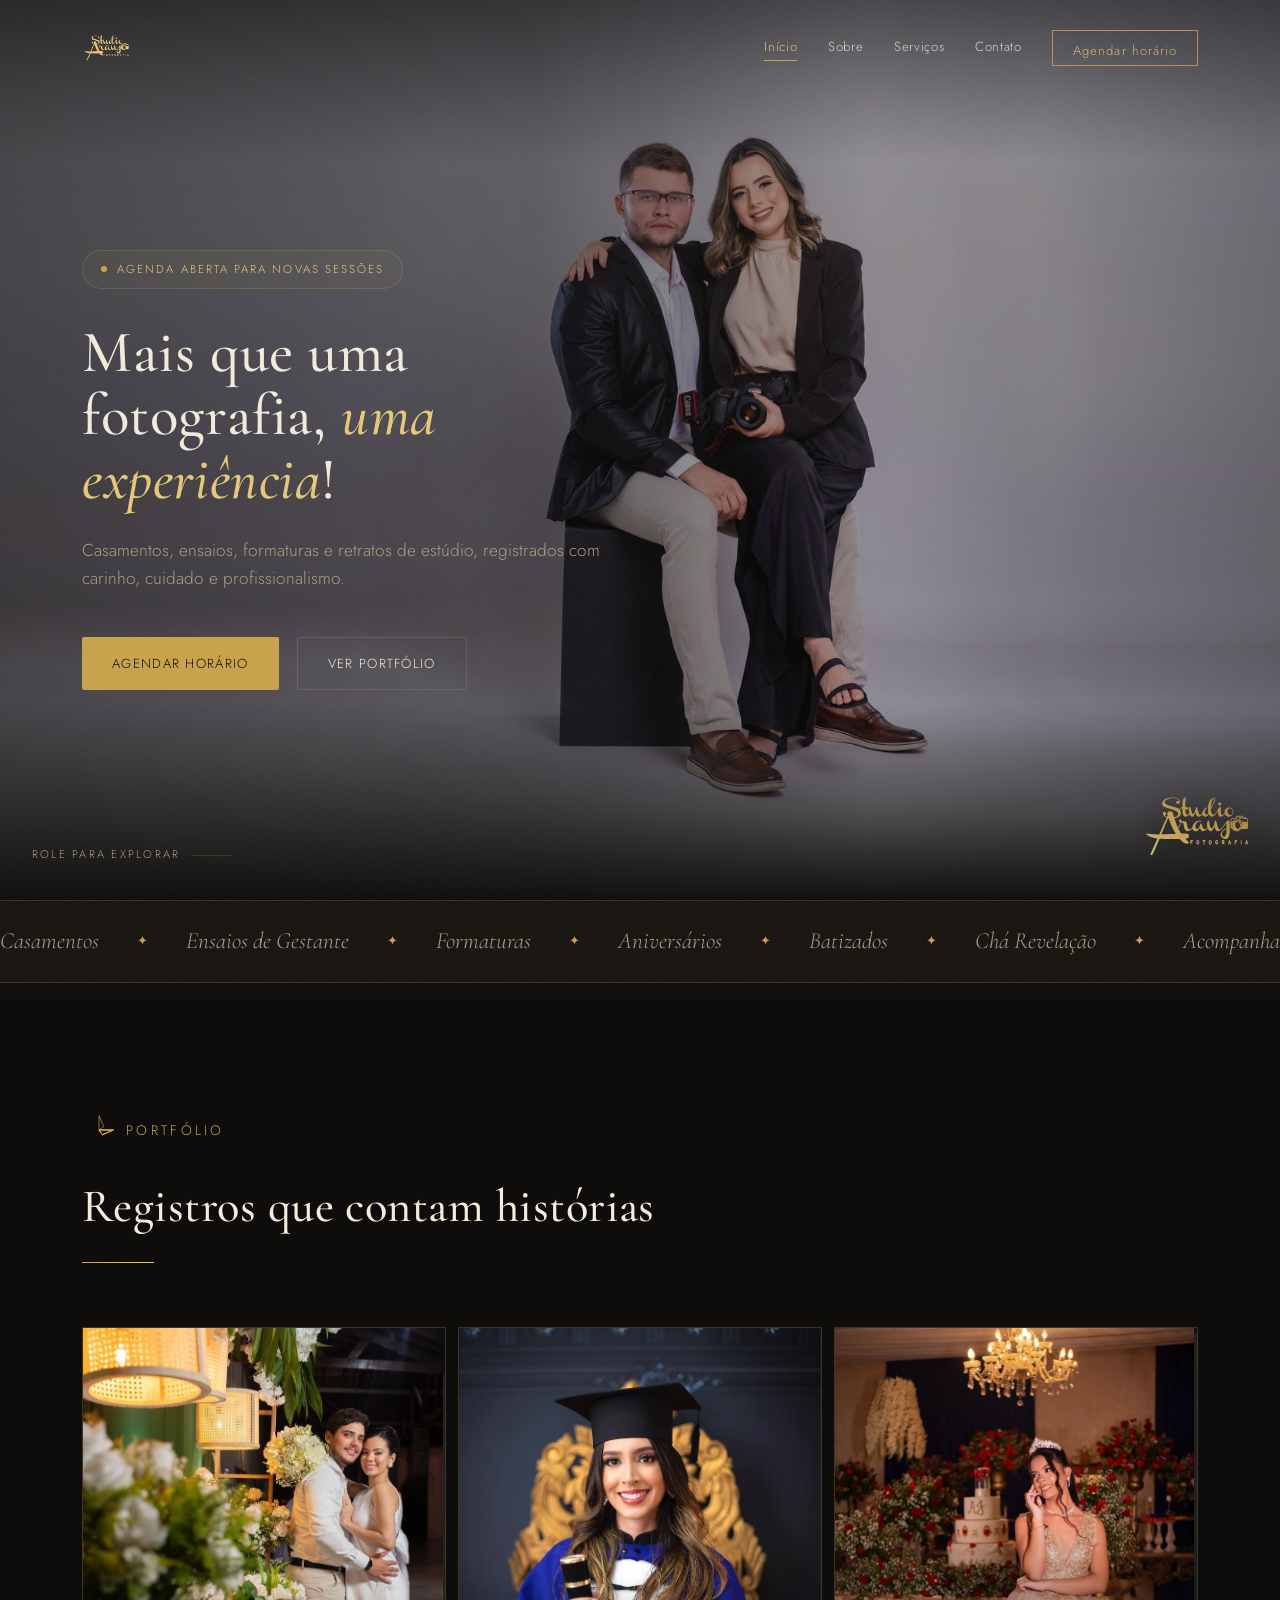
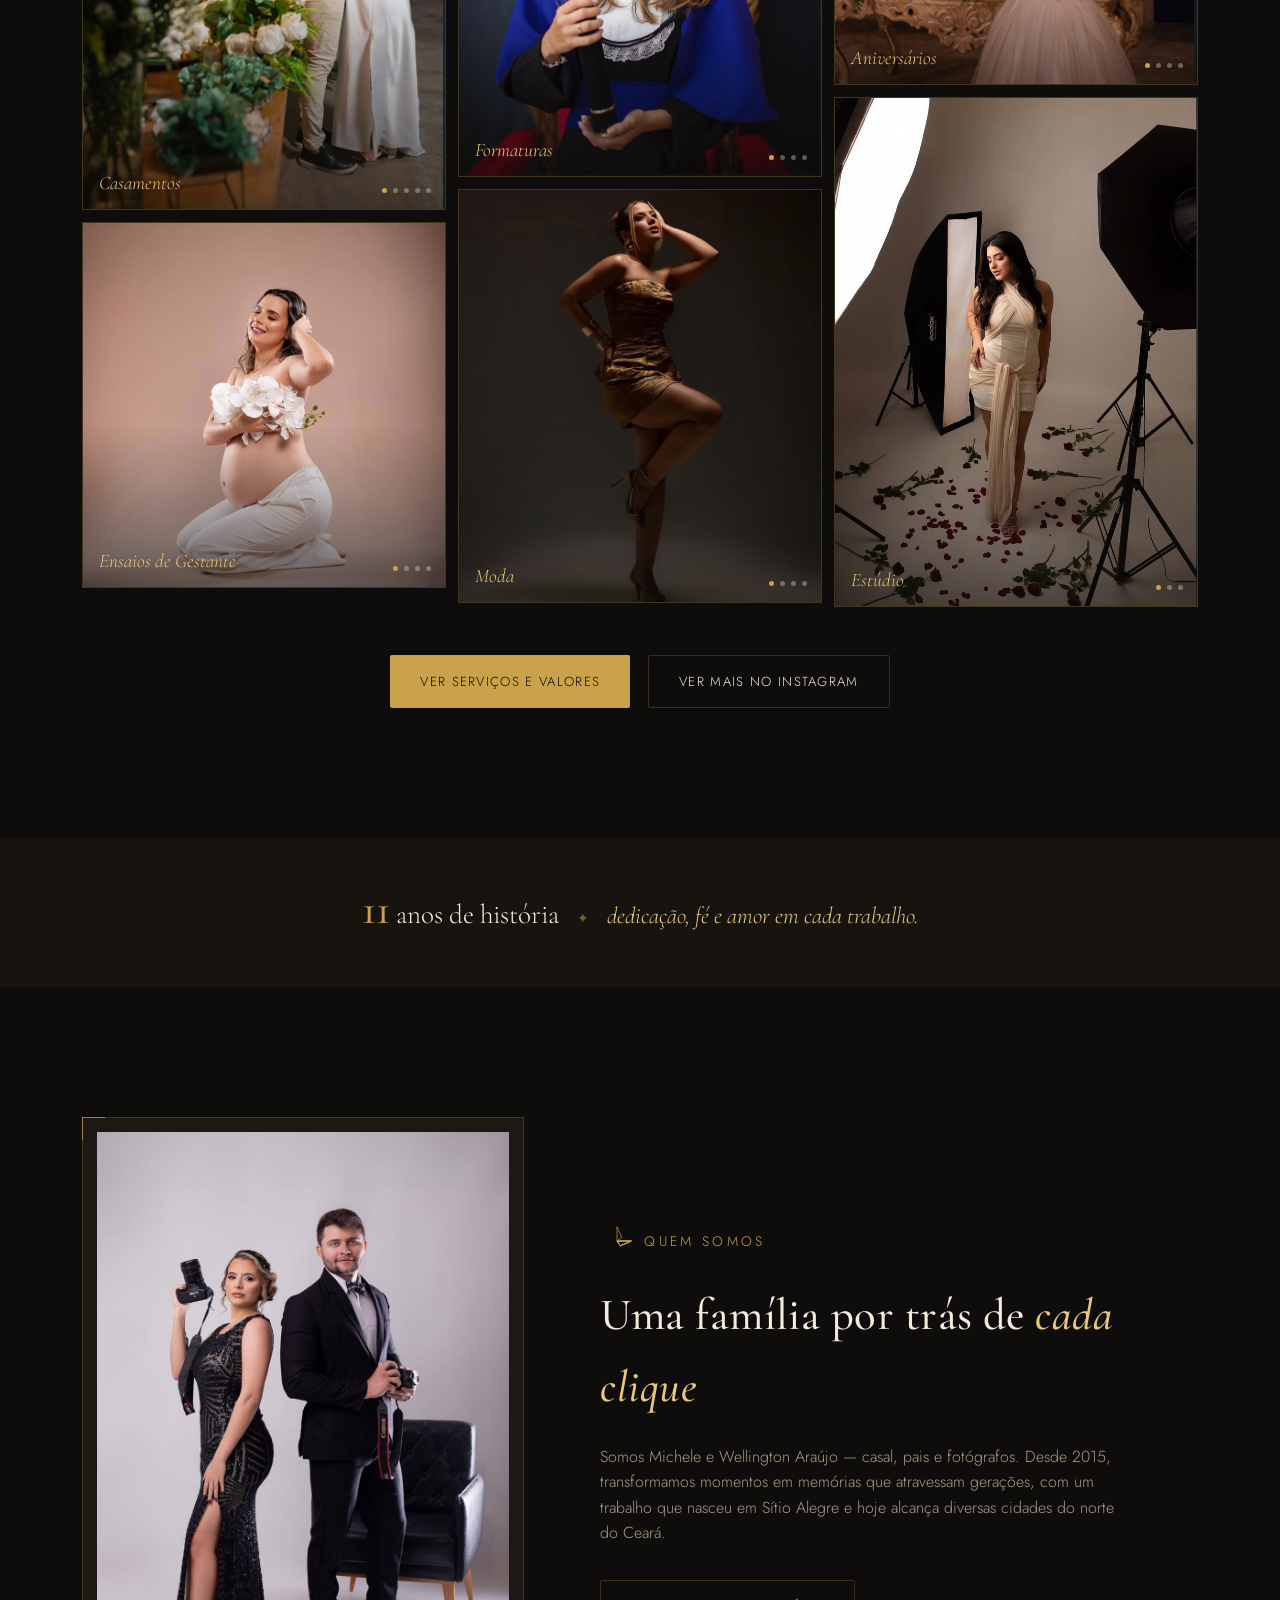
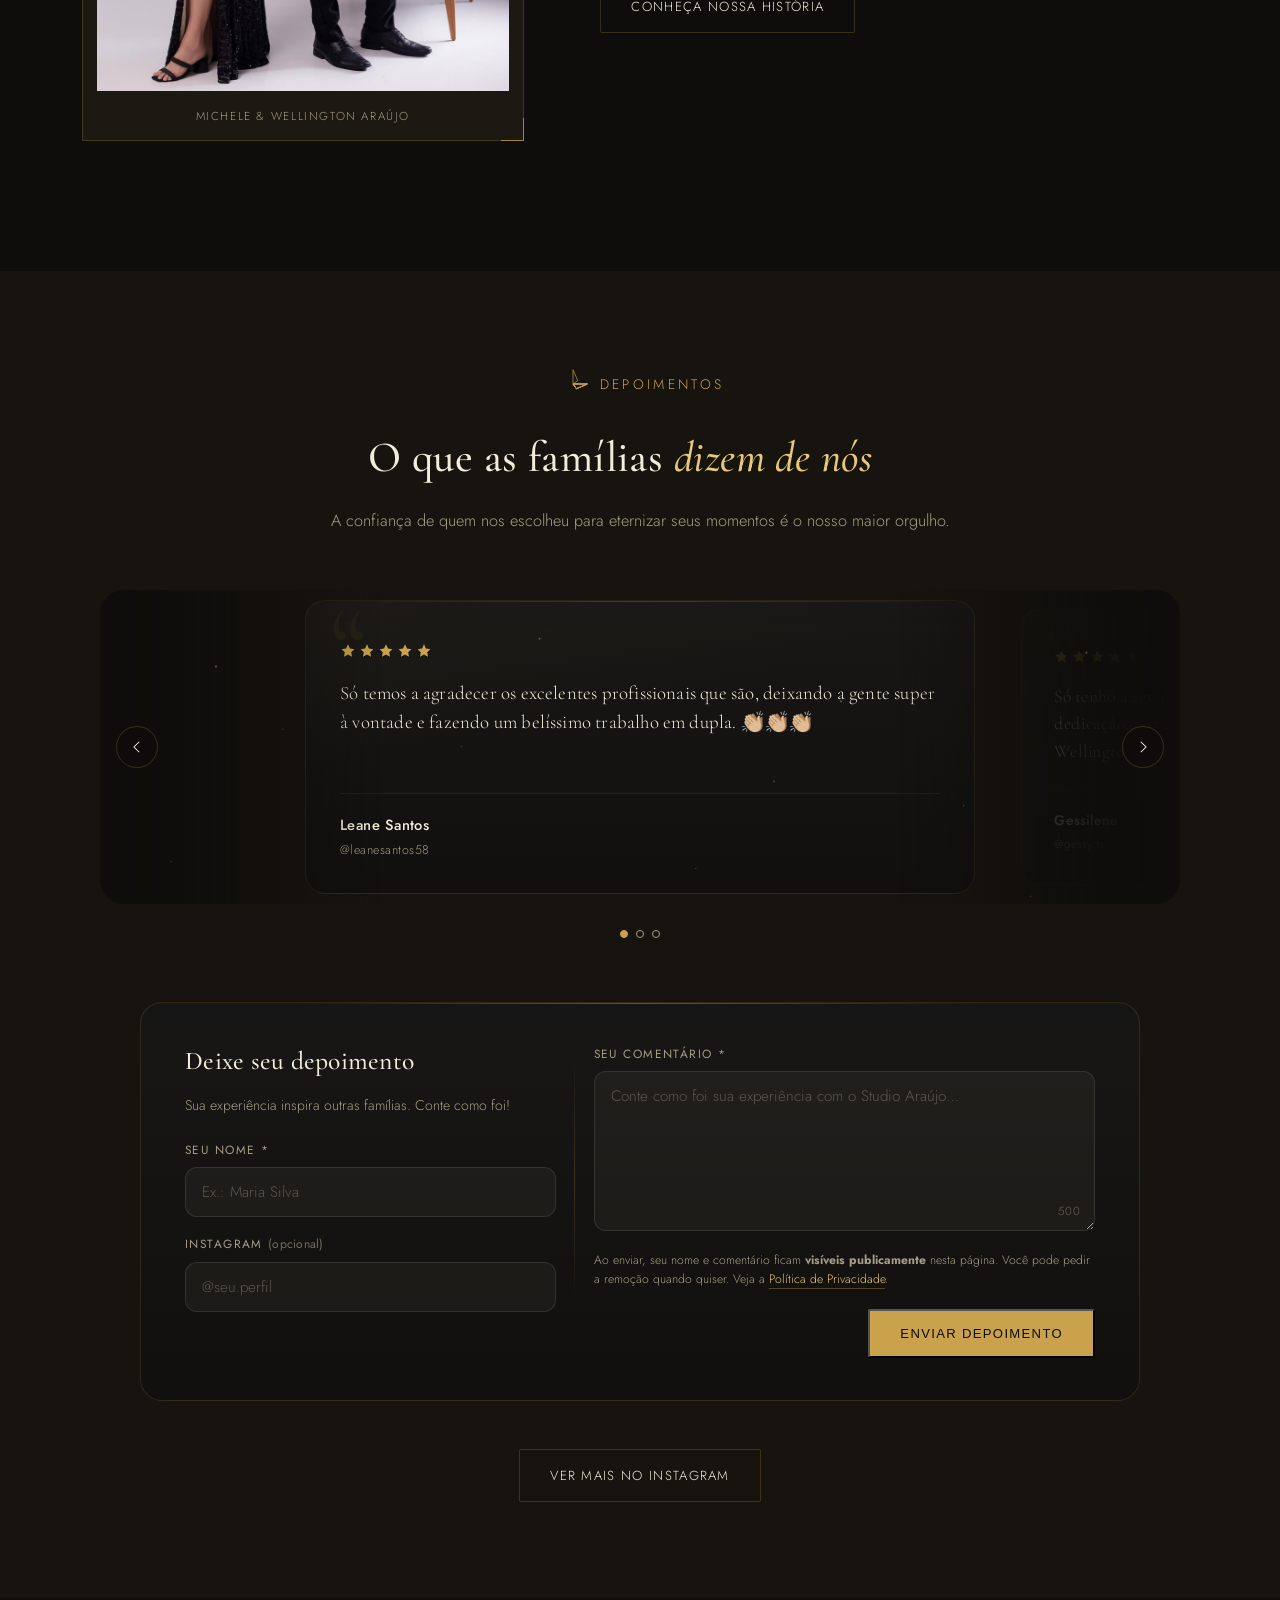
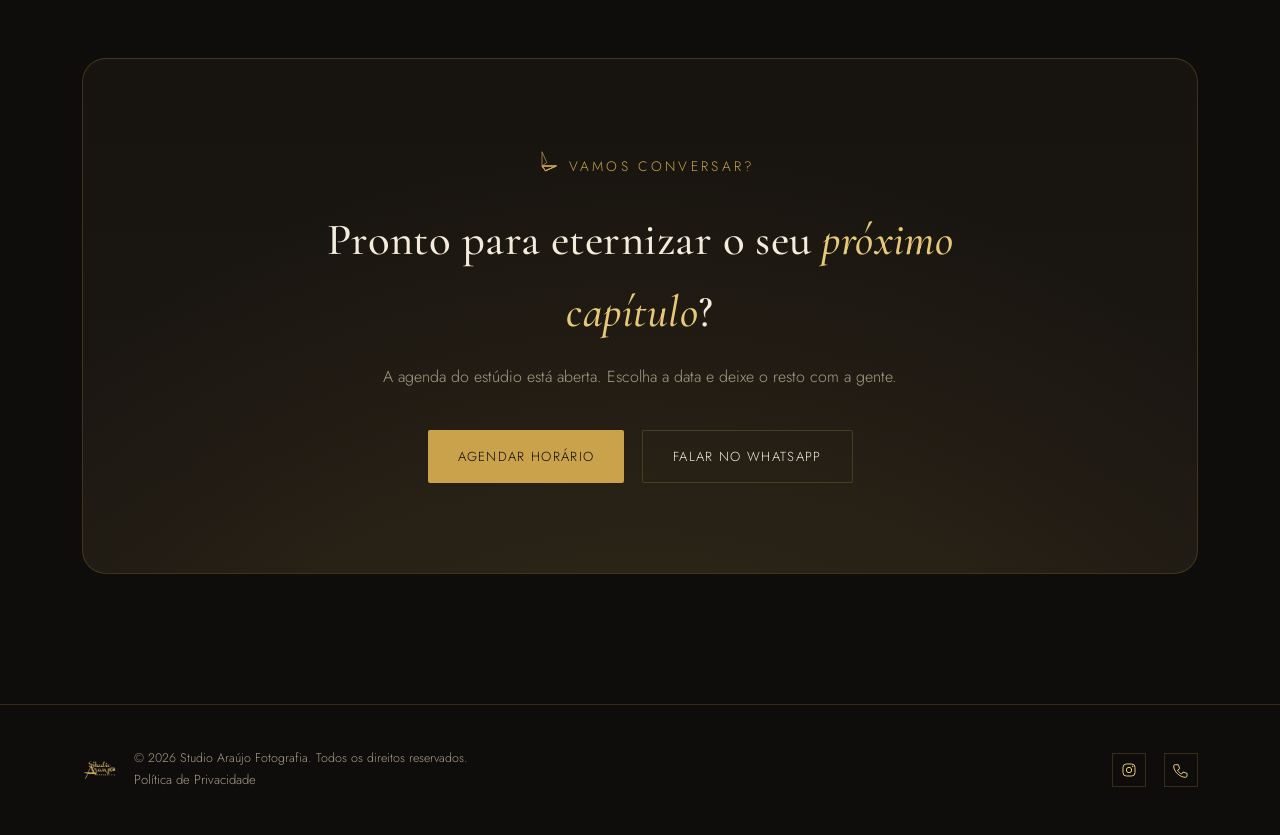
==== index.html @ bb068fc0 "Initial commit: site atual do Studio Araújo" ====
<!DOCTYPE html>
<html lang="pt-BR">
<head>
<meta charset="UTF-8">
<meta name="viewport" content="width=device-width, initial-scale=1.0">
<title>Studio Araújo Fotografia | Morrinhos - CE</title>
<meta name="description" content="Studio Araújo Fotografia — casamentos, ensaios de casal, gestantes, formaturas, aniversários e retratos em Morrinhos, CE.">
<link rel="preconnect" href="https://fonts.googleapis.com">
<link rel="preconnect" href="https://fonts.gstatic.com" crossorigin>
<link href="https://fonts.googleapis.com/css2?family=Cormorant+Garamond:ital,wght@0,400;0,500;0,600;1,400;1,500&family=Jost:wght@300;400;500;600&display=swap" rel="stylesheet">
<link rel="stylesheet" href="styles.css">
<!-- O hero é o maior elemento da primeira tela: baixá-lo cedo melhora o LCP.
     O media casa com o <source> do <picture>, então só um dos dois é buscado. -->
<link rel="preload" as="image" href="assets/hero-bg.jpg" media="(min-width:961px)" fetchpriority="high">
<link rel="preload" as="image" href="assets/hero-bg-mobile.jpg" media="(max-width:960px)" fetchpriority="high">
<link rel="icon" href="favicon.ico" sizes="any">
<link rel="icon" type="image/svg+xml" href="favicon.svg">
<link rel="icon" type="image/png" sizes="32x32" href="favicon-32x32.png">
<link rel="icon" type="image/png" sizes="16x16" href="favicon-16x16.png">
<link rel="apple-touch-icon" href="fav-180.png">
<link rel="manifest" href="site.webmanifest">
<meta property="og:type" content="website">
<meta property="og:title" content="Studio Araújo Fotografia | Morrinhos - CE">
<meta property="og:description" content="Studio Araújo Fotografia — casamentos, ensaios de casal, gestantes, formaturas, aniversários e retratos em Morrinhos, CE.">
<meta property="og:image" content="https://studioaraujo.com.br/assets/foto-casal.jpg">
<meta property="og:locale" content="pt_BR">
<meta name="twitter:card" content="summary_large_image">
<link rel="canonical" href="https://studioaraujo.com.br/">
<meta property="og:url" content="https://studioaraujo.com.br/">
<meta name="theme-color" content="#0e0d0b">
<script type="application/ld+json">
{
  "@context": "https://schema.org",
  "@type": "Photographer",
  "name": "Studio Araújo Fotografia",
  "image": "https://studioaraujo.com.br/assets/foto-casal.jpg",
  "description": "Estúdio de fotografia em Morrinhos, CE — casamentos, ensaios de casal, gestantes, formaturas, aniversários e retratos.",
  "address": {
    "@type": "PostalAddress",
    "streetAddress": "R. Raimundo Erivan, Sítio Alegre",
    "addressLocality": "Morrinhos",
    "addressRegion": "CE",
    "postalCode": "62550-000",
    "addressCountry": "BR"
  },
  "telephone": "+55-88-98188-6579",
  "url": "https://studioaraujo.com.br",
  "sameAs": ["https://www.instagram.com/studioaraujofoto"],
  "openingHoursSpecification": [{
    "@type": "OpeningHoursSpecification",
    "dayOfWeek": ["Monday","Tuesday","Wednesday","Thursday","Friday","Saturday"],
    "opens": "09:00", "closes": "11:00"
  },{
    "@type": "OpeningHoursSpecification",
    "dayOfWeek": ["Monday","Tuesday","Wednesday","Thursday","Friday","Saturday"],
    "opens": "14:00", "closes": "18:00"
  }]
}
</script>
</head>
<body>

<header id="siteHeader">
  <div class="wrap">
    <nav>
      <a href="index.html" class="logo-mark">
        <img src="assets/logo-gold.png" width="716" height="724" alt="Studio Araújo Fotografia" class="logo-img" decoding="async">
      </a>
      <div class="nav-links" id="navLinks">
        <a href="index.html" class="active">Início</a>
        <a href="sobre.html">Sobre</a>
        <a href="servicos.html">Serviços</a>
        <a href="contato.html">Contato</a>
        <a href="agendamento.html" class="nav-cta">Agendar horário</a>
      </div>
      <button class="burger" id="burger" aria-label="Abrir menu">
        <span></span><span></span><span></span>
      </button>
    </nav>
  </div>
</header>
<main>

  <!-- HERO -->
  <section class="hero">
    <div class="hero-bg" aria-hidden="true">
      <picture>
        <source media="(max-width:960px)" srcset="assets/hero-bg-mobile.jpg">
        <img src="assets/hero-bg.jpg" alt="" fetchpriority="high" decoding="async">
      </picture>
    </div>
    <div class="wrap hero-inner">
      <div class="hero-copy">
        <div class="badge-pill">
          <span class="dot"></span>
          Agenda aberta para novas sessões
        </div>
        <h1>Mais que uma fotografia, <em>uma experiência</em>!</h1>
        <p class="lede">Casamentos, ensaios, formaturas e retratos de estúdio, registrados com carinho, cuidado e profissionalismo.</p>
        <div class="hero-actions">
          <a href="agendamento.html" class="btn btn-solid">Agendar horário</a>
          <a href="#portfolio" class="btn btn-outline">Ver portfólio</a>
        </div>
      </div>
    </div>

    <svg class="hero-sign" viewBox="0 0 618 353" xmlns="http://www.w3.org/2000/svg" aria-hidden="true" role="presentation">
            <defs>
              <linearGradient id="logoGold" x1="0" y1="0" x2="1" y2="1">
                <stop offset="0" stop-color="#e6c878"/>
                <stop offset="0.5" stop-color="#c9a24b"/>
                <stop offset="1" stop-color="#a8853c"/>
              </linearGradient>
            </defs>
            <g fill="url(#logoGold)" stroke="none" transform="translate(0.000000,353.000000) scale(0.100000,-0.100000)">
<path d="M2314 3488 c-83 -87 -94 -109 -104 -205 -5 -48 -10 -145 -10 -215 l0
-128 -49 -24 c-26 -14 -62 -37 -80 -51 -58 -49 -29 -84 34 -41 39 27 52 30 79
20 13 -5 16 -26 16 -124 0 -139 11 -206 46 -277 65 -134 201 -135 332 -3 29
29 54 51 55 49 1 -2 11 -20 21 -39 39 -72 89 -110 147 -110 63 0 133 96 175
238 8 27 21 9 32 -46 16 -79 50 -142 92 -170 29 -20 43 -23 84 -18 55 6 121
41 171 92 19 18 36 34 39 34 2 0 16 -21 31 -46 45 -77 143 -106 224 -65 37 19
90 72 122 121 l16 24 13 -23 c19 -36 91 -111 121 -127 16 -8 43 -14 62 -14 36
0 118 38 157 73 33 29 94 105 111 139 53 100 71 134 78 141 4 4 11 -43 15
-104 7 -123 25 -177 70 -219 23 -21 37 -25 90 -25 53 0 70 5 120 35 32 19 73
52 92 73 19 20 37 37 41 36 5 0 22 -19 38 -42 116 -160 348 -135 443 47 22 43
26 64 26 131 0 88 -17 134 -75 199 -91 104 -268 106 -371 4 -57 -58 -80 -118
-79 -214 l0 -83 -38 -30 c-69 -55 -127 -66 -150 -29 -12 20 -27 203 -30 380
-1 15 -11 39 -24 53 -22 26 -24 27 -58 12 -47 -19 -67 -46 -140 -190 -102
-199 -146 -258 -206 -273 -39 -10 -69 4 -98 46 -31 45 -85 188 -85 225 0 13
34 96 74 183 156 332 198 459 176 526 -13 41 -35 51 -98 41 -141 -21 -239
-150 -293 -383 -26 -112 -37 -366 -20 -462 11 -59 10 -72 -4 -99 -9 -18 -31
-39 -50 -48 -33 -16 -37 -16 -71 0 -62 30 -91 133 -62 218 17 52 66 118 109
147 51 36 52 57 2 47 -58 -11 -112 -43 -165 -97 -58 -60 -91 -122 -108 -201
-9 -46 -20 -68 -54 -103 -82 -85 -133 -53 -180 116 -14 52 -26 100 -26 107 0
30 -53 176 -70 193 -40 40 -60 3 -95 -169 -21 -100 -71 -208 -104 -225 -32
-16 -65 -6 -81 25 -30 56 -62 174 -72 269 -7 58 -16 108 -22 112 -12 8 -48 -9
-59 -29 -7 -11 -12 -11 -23 -2 -7 6 -22 8 -31 5 -10 -4 -62 5 -115 20 l-98 27
0 51 c0 28 5 153 11 279 9 179 9 230 -1 242 -18 21 -21 20 -66 -27z m1795 -67
c31 -20 4 -103 -140 -436 -43 -98 -44 -99 -47 -60 -5 55 26 278 49 350 22 70
61 133 92 145 28 11 29 11 46 1z m1031 -600 c54 -44 90 -121 90 -195 -1 -107
-46 -175 -122 -183 -57 -6 -104 20 -145 80 -126 186 16 426 177 298z m-2540 3
c-13 -34 -13 -118 1 -207 l11 -72 -52 -47 c-32 -30 -61 -48 -76 -48 -56 0
-100 98 -111 248 l-6 75 47 -6 c55 -8 94 6 146 52 43 37 52 39 40 5z M1410
3485 c-162 -32 -264 -75 -342 -144 -64 -56 -88 -110 -88 -194 0 -158 91 -234
361 -302 346 -88 496 -153 564 -243 71 -92 30 -200 -100 -265 -27 -14 -62 -28
-77 -32 -29 -7 -20 -29 -97 230 -33 111 -52 125 -164 125 -166 0 -214 -52
-171 -186 14 -47 14 -51 -6 -96 -11 -27 -25 -48 -31 -48 -14 0 -91 40 -111 57
-15 14 -14 18 23 52 34 33 39 43 39 82 -1 66 -35 99 -105 99 -51 0 -85 -36
-85 -90 0 -55 20 -98 66 -142 37 -35 129 -88 154 -88 15 0 8 -22 -42 -130 -22
-47 -50 -110 -63 -140 -13 -30 -52 -118 -86 -195 -34 -77 -88 -201 -121 -275
-32 -74 -75 -170 -95 -212 l-37 -78 -120 0 c-165 1 -399 16 -545 36 -67 9
-125 13 -129 9 -4 -4 22 -34 58 -67 118 -109 334 -194 544 -213 51 -5 76 -12
76 -20 0 -7 -11 -37 -24 -66 -14 -30 -68 -153 -121 -274 -53 -121 -135 -306
-182 -411 -55 -126 -83 -201 -81 -219 7 -63 74 -57 119 10 29 45 122 242 180
380 36 87 140 329 159 370 5 11 27 63 49 115 35 83 43 95 63 93 97 -9 950 -23
1054 -17 l131 6 114 -114 c129 -130 173 -156 280 -168 83 -9 138 1 161 30 16
19 16 25 3 50 -8 15 -57 65 -110 110 -52 46 -95 88 -95 95 0 7 22 15 57 19 99
12 163 72 163 154 0 32 -7 49 -31 77 -55 63 -82 69 -277 70 l-173 0 -28 45
c-39 64 -141 260 -141 271 0 6 13 29 29 52 35 51 114 208 130 260 14 40 14 40
108 21 31 -6 44 -36 54 -123 11 -98 37 -206 62 -256 27 -56 90 -112 140 -126
83 -23 197 23 286 115 19 20 38 36 41 36 3 0 12 -15 18 -34 24 -67 116 -126
192 -126 59 1 142 61 199 143 17 26 34 47 36 47 1 0 17 -24 33 -54 35 -61 101
-122 144 -131 70 -16 211 56 267 134 28 39 36 39 57 -1 107 -210 270 -171 353
84 13 38 24 68 25 68 2 0 11 -30 21 -67 25 -94 63 -171 99 -196 70 -50 193
-16 289 78 63 61 185 207 252 301 53 76 60 82 67 63 5 -12 7 -83 6 -157 l-3
-134 -63 -23 c-112 -40 -200 -120 -262 -236 -62 -117 -49 -201 46 -288 92 -84
240 -120 320 -78 49 26 101 94 124 162 32 96 39 204 36 545 -2 272 -5 319 -19
347 -24 46 -51 58 -98 44 -48 -14 -105 -78 -204 -225 -133 -199 -238 -306
-300 -306 -49 0 -101 108 -140 290 -25 118 -55 203 -82 230 l-24 25 -19 -23
c-10 -12 -30 -74 -45 -140 -40 -175 -71 -256 -111 -292 -19 -16 -41 -30 -48
-30 -25 0 -63 40 -84 88 -28 64 -62 236 -62 310 0 68 -15 91 -48 73 -36 -19
-70 -69 -82 -122 -14 -55 -8 -186 10 -249 9 -31 7 -39 -19 -75 -38 -52 -68
-74 -112 -81 -29 -5 -41 -1 -69 22 -32 28 -87 131 -131 250 -38 101 -83 108
-107 18 -40 -152 -54 -186 -89 -224 -30 -34 -41 -40 -75 -40 -32 0 -46 6 -68
30 -80 86 -59 234 49 339 74 72 115 81 249 55 45 -9 44 22 -2 41 -92 39 -224
24 -317 -36 -100 -64 -187 -191 -204 -299 -10 -59 -45 -103 -108 -135 -64 -31
-88 -32 -125 0 -32 27 -70 133 -92 255 -21 120 -37 166 -65 178 -14 7 -78 17
-143 22 -115 10 -132 17 -132 51 0 26 -44 59 -77 59 -37 0 -73 -39 -73 -77 0
-28 50 -83 75 -83 14 0 16 -6 11 -31 -13 -67 -138 -285 -156 -274 -22 13 -206
518 -195 535 3 4 22 11 42 14 21 4 73 19 116 33 144 49 221 149 222 287 0 97
-23 154 -87 211 -27 24 -77 58 -111 74 -57 28 -108 44 -427 130 -138 38 -240
84 -299 137 -38 35 -44 46 -48 89 -4 42 -1 55 21 84 64 86 205 146 377 161
241 21 436 -48 465 -165 7 -27 6 -28 -22 -19 -58 17 -105 10 -130 -20 -65 -75
17 -170 119 -137 47 16 78 52 84 99 17 128 -68 215 -255 263 -89 23 -279 25
-382 4z m4 -1361 c55 -164 91 -253 164 -406 54 -114 164 -317 206 -380 15 -22
15 -29 5 -32 -28 -9 -859 -41 -859 -33 0 2 23 60 51 128 28 68 83 201 121 294
134 326 156 380 178 430 58 134 68 151 82 137 5 -5 29 -67 52 -138z m3446
-631 c0 -177 -43 -310 -111 -347 -36 -19 -36 -19 -81 3 -114 55 -104 224 19
342 45 44 133 97 161 99 9 0 12 -26 12 -97z M4376 3169 c-56 -66 -13 -159 73
-159 55 0 90 32 98 87 5 37 2 45 -25 73 -25 24 -39 30 -75 30 -38 0 -49 -5
-71 -31z M5630 2402 c-178 -3 -194 -10 -206 -88 l-6 -44 -100 0 c-117 0 -162
-18 -196 -79 -19 -33 -21 -55 -23 -256 -2 -233 1 -255 48 -297 183 -166 188
-169 303 -176 79 -4 93 -2 143 21 31 14 75 43 99 65 l44 41 171 3 c193 3 207
8 250 84 22 37 23 50 23 252 0 177 -3 218 -16 245 -24 48 -53 75 -93 88 -20 7
-46 23 -58 35 -31 33 -85 33 -111 -1 -27 -34 -32 -32 -32 14 0 44 -28 87 -62
92 -13 2 -93 3 -178 1z m180 -127 l5 -60 120 -5 c164 -8 185 -24 185 -141 l0
-60 -30 16 c-21 11 -61 15 -147 15 l-118 0 -48 49 c-66 69 -110 81 -263 77
-143 -3 -193 -22 -287 -105 -32 -28 -63 -49 -68 -46 -14 9 -11 92 6 131 21 51
61 64 200 64 63 0 116 3 116 8 1 4 2 27 3 52 1 25 5 51 10 58 6 9 45 12 159
10 l152 -3 5 -60z m-99 -171 c61 -31 109 -125 109 -211 0 -79 -15 -99 -24 -32
-9 69 -55 165 -101 212 -20 20 -41 37 -46 37 -5 0 -9 5 -9 11 0 11 29 5 71
-17z m-124 -20 c98 -47 153 -138 161 -264 3 -56 0 -86 -12 -115 -26 -62 -67
-115 -108 -141 -56 -35 -58 -29 -5 12 32 25 57 57 78 100 29 59 31 70 27 143
-5 87 -29 140 -90 198 -98 95 -269 88 -359 -15 -53 -60 -74 -117 -74 -202 0
-90 26 -150 92 -211 23 -21 37 -39 31 -39 -6 0 -33 22 -59 49 -57 59 -82 127
-81 221 1 141 98 264 229 288 62 12 106 6 170 -24z m-2 -77 c68 -47 100 -111
100 -202 -1 -140 -88 -221 -183 -171 -154 81 -166 350 -17 398 38 12 53 8 100
-25z m-210 -475 c-3 -3 -11 0 -18 7 -9 10 -8 11 6 5 10 -3 15 -9 12 -12z m165
-7 c-42 -16 -109 -19 -130 -5 -10 7 -1 8 30 5 25 -3 59 -2 75 4 45 14 65 11
25 -4z M5602 2298 c-18 -18 -14 -56 7 -68 27 -14 134 -13 149 2 7 7 12 21 12
33 0 35 -20 45 -90 45 -38 0 -71 -5 -78 -12z M2687 923 c-4 -3 -7 -62 -7 -130
l0 -124 27 3 c26 3 27 5 24 51 l-3 47 36 0 c33 0 36 2 36 30 0 28 -3 30 -36
30 -28 0 -35 3 -32 18 3 14 12 17 51 15 l47 -3 0 35 0 35 -68 0 c-38 0 -72 -3
-75 -7z M3087 919 c-48 -28 -64 -155 -28 -215 36 -59 114 -53 144 12 54 111
-28 254 -116 203z m73 -80 c21 -38 7 -100 -24 -112 -25 -10 -46 21 -46 65 0
67 44 96 70 47z M3420 894 c0 -31 3 -36 20 -31 33 9 42 -16 39 -108 l-4 -85
27 0 27 0 3 98 c3 94 4 97 26 94 19 -3 22 1 22 32 l0 36 -80 0 -80 0 0 -36z
M3816 900 c-47 -56 -44 -171 4 -215 25 -23 81 -25 106 -4 24 20 44 72 44 114
0 111 -94 175 -154 105z m93 -73 c13 -36 -1 -92 -25 -101 -23 -9 -54 30 -54
69 0 39 31 78 54 69 8 -3 19 -20 25 -37z M4227 919 c-28 -16 -47 -65 -47 -121
0 -109 58 -160 137 -122 37 18 38 21 39 72 1 50 0 52 -25 52 -14 0 -36 3 -48
6 -20 6 -23 3 -23 -25 0 -26 4 -31 25 -31 28 0 33 -15 9 -24 -9 -4 -27 1 -40
9 -19 12 -24 24 -24 58 0 24 5 48 12 55 17 17 53 15 69 -4 14 -17 20 -10 33
33 12 38 -72 68 -117 42z M4587 923 c-4 -3 -7 -62 -7 -130 l0 -124 27 3 c26 3
28 6 25 46 -3 31 0 42 11 42 13 0 23 -18 41 -72 3 -12 16 -18 36 -18 36 0 36
0 9 51 -18 36 -19 43 -6 57 34 39 26 121 -13 142 -21 11 -113 14 -123 3z m101
-80 c-2 -12 -12 -18 -28 -18 -16 0 -26 6 -28 18 -3 13 3 17 28 17 25 0 31 -4
28 -17z M5016 918 c-2 -7 -16 -58 -31 -113 -15 -55 -30 -108 -33 -117 -3 -14
2 -18 27 -18 27 0 31 4 31 25 0 15 7 28 16 32 24 9 50 -11 46 -36 -3 -18 2
-21 32 -21 20 0 36 4 36 8 0 4 -16 54 -35 111 -19 57 -34 106 -33 109 2 23 -5
32 -27 32 -14 0 -27 -6 -29 -12z M5350 799 l0 -130 27 3 c26 3 27 5 24 51 l-3
49 34 -4 c31 -3 33 -1 36 30 3 31 2 32 -32 32 -24 0 -36 5 -36 14 0 15 47 28
77 20 16 -4 22 0 27 21 4 14 4 30 1 35 -4 6 -40 10 -81 10 l-74 0 0 -131z
M5719 923 c0 -4 0 -62 0 -128 l0 -120 26 -3 26 -3 -3 128 c-3 124 -4 128 -25
131 -13 2 -23 0 -24 -5z M6040 906 c0 -14 -13 -68 -30 -119 -16 -52 -30 -99
-30 -106 0 -6 14 -11 30 -11 25 0 30 4 30 25 0 15 7 28 16 32 22 8 49 -10 49
-33 0 -14 8 -20 34 -22 28 -3 33 -1 27 14 -13 33 -55 189 -58 214 -2 20 -9 26
-35 28 -29 3 -33 1 -33 -22z"/>
</g>
          </svg>

    <div class="scroll-hint">
      <span>Role para explorar</span>
      <span class="line"></span>
    </div>
  </section>

  <!-- FAIXA DE CATEGORIAS -->
  <div class="marquee" aria-hidden="true">
    <div class="marquee-track">
      <span class="m-item">Casamentos</span><span class="m-sep">&#10022;</span>
      <span class="m-item">Ensaios de Gestante</span><span class="m-sep">&#10022;</span>
      <span class="m-item">Formaturas</span><span class="m-sep">&#10022;</span>
      <span class="m-item">Aniversários</span><span class="m-sep">&#10022;</span>
      <span class="m-item">Batizados</span><span class="m-sep">&#10022;</span>
      <span class="m-item">Chá Revelação</span><span class="m-sep">&#10022;</span>
      <span class="m-item">Acompanhamento Mensal</span><span class="m-sep">&#10022;</span>
      <span class="m-item">Estúdio</span><span class="m-sep">&#10022;</span>
      <span class="m-item">Moda</span><span class="m-sep">&#10022;</span>
      <span class="m-item">Casamentos</span><span class="m-sep">&#10022;</span>
      <span class="m-item">Ensaios de Gestante</span><span class="m-sep">&#10022;</span>
      <span class="m-item">Formaturas</span><span class="m-sep">&#10022;</span>
      <span class="m-item">Aniversários</span><span class="m-sep">&#10022;</span>
      <span class="m-item">Batizados</span><span class="m-sep">&#10022;</span>
      <span class="m-item">Chá Revelação</span><span class="m-sep">&#10022;</span>
      <span class="m-item">Acompanhamento Mensal</span><span class="m-sep">&#10022;</span>
      <span class="m-item">Estúdio</span><span class="m-sep">&#10022;</span>
      <span class="m-item">Moda</span><span class="m-sep">&#10022;</span>
    </div>
  </div>

  <!-- PORTFOLIO EM DESTAQUE -->
  <section id="portfolio">
    <div class="wrap">
      <div class="section-head reveal">
        <div class="eyebrow">
          <svg class="aperture closed" viewBox="0 0 100 100" fill="none" xmlns="http://www.w3.org/2000/svg">
            <g stroke="currentColor" stroke-width="2">
              <path d="M50 8 L64 40 L50 50 Z"/>
              <path d="M92 50 L60 64 L50 50 Z" transform="rotate(60 50 50)"/>
              <path d="M92 50 L60 64 L50 50 Z" transform="rotate(120 50 50)"/>
              <path d="M92 50 L60 64 L50 50 Z" transform="rotate(180 50 50)"/>
              <path d="M92 50 L60 64 L50 50 Z" transform="rotate(240 50 50)"/>
              <path d="M92 50 L60 64 L50 50 Z" transform="rotate(300 50 50)"/>
            </g>
          </svg>
          Portfólio
        </div>
        <h2>Registros que contam histórias</h2>
      </div>

      <div class="mosaic reveal">
        <div class="mosaic-item" style="--mi:0;" data-slide-prefix="assets/portfolio/casamentos"><img src="assets/portfolio/casamentos.jpg" width="753" height="1000" alt="Casamento" loading="lazy" decoding="async"><span class="mosaic-label">Casamentos</span></div>
        <div class="mosaic-item" style="--mi:1;" data-slide-prefix="assets/portfolio/gestante"><img src="assets/portfolio/gestante.jpg" width="995" height="999" alt="Ensaio de gestante" loading="lazy" decoding="async"><span class="mosaic-label">Ensaios de Gestante</span></div>
        <div class="mosaic-item" style="--mi:2;" data-slide-prefix="assets/portfolio/formaturas"><img src="assets/portfolio/formaturas.jpg" width="809" height="1000" alt="Formatura" loading="lazy" decoding="async"><span class="mosaic-label">Formaturas</span></div>
        <div class="mosaic-item" style="--mi:3;" data-slide-prefix="assets/portfolio/moda"><img src="assets/portfolio/moda.jpg" width="878" height="1000" alt="Fotografia de moda" loading="lazy" decoding="async"><span class="mosaic-label">Moda</span></div>
        <div class="mosaic-item" style="--mi:4;" data-slide-prefix="assets/portfolio/aniversario"><img src="assets/portfolio/aniversario.jpg" width="1000" height="982" alt="Aniversário" loading="lazy" decoding="async"><span class="mosaic-label">Aniversários</span></div>
        <div class="mosaic-item" style="--mi:5;" data-slide-prefix="assets/portfolio/foto-studio"><img src="assets/portfolio/foto-studio.jpg" width="713" height="1000" alt="Foto de estúdio" loading="lazy" decoding="async"><span class="mosaic-label">Estúdio</span></div>
      </div>

      <div class="portfolio-cta reveal" style="gap:18px;">
        <a href="servicos.html" class="btn btn-solid">Ver serviços e valores</a>
        <a href="https://www.instagram.com/studioaraujofoto" target="_blank" rel="noopener" class="btn btn-outline">Ver mais no Instagram</a>
      </div>
    </div>
  </section>

  <!-- 11 ANOS -->
  <section class="alt stats-band">
    <div class="wrap">
      <div class="stats-solo reveal">
        <span class="stat-inline"><span class="stat-num" data-target="11">0</span> anos de história</span>
        <span class="stat-sep">&#10022;</span>
        <p class="stat-phrase">dedicação, fé e amor em cada trabalho.</p>
      </div>
    </div>
  </section>

  <!-- QUEM SOMOS (teaser) -->
  <section>
    <div class="wrap teaser-grid reveal">
      <div class="photo-frame teaser-photo">
        <img src="assets/foto-equipe.jpg" width="900" height="1224" alt="Michele Araújo e Wellington Araújo, fotógrafos do Studio Araújo" loading="lazy" decoding="async">
        <p class="photo-caption">Michele &amp; Wellington Araújo</p>
      </div>
      <div class="teaser-copy">
        <div class="eyebrow">
          <svg class="aperture closed" viewBox="0 0 100 100" fill="none" xmlns="http://www.w3.org/2000/svg">
            <g stroke="currentColor" stroke-width="2">
              <path d="M50 8 L64 40 L50 50 Z"/>
              <path d="M92 50 L60 64 L50 50 Z" transform="rotate(60 50 50)"/>
              <path d="M92 50 L60 64 L50 50 Z" transform="rotate(120 50 50)"/>
              <path d="M92 50 L60 64 L50 50 Z" transform="rotate(180 50 50)"/>
              <path d="M92 50 L60 64 L50 50 Z" transform="rotate(240 50 50)"/>
              <path d="M92 50 L60 64 L50 50 Z" transform="rotate(300 50 50)"/>
            </g>
          </svg>
          Quem somos
        </div>
        <h2>Uma família por trás de <em>cada clique</em></h2>
        <p>Somos Michele e Wellington Araújo — casal, pais e fotógrafos. Desde 2015, transformamos momentos em memórias que atravessam gerações, com um trabalho que nasceu em Sítio Alegre e hoje alcança diversas cidades do norte do Ceará.</p>
        <a href="sobre.html" class="btn btn-outline">Conheça nossa história</a>
      </div>
    </div>
  </section>

  <!-- DEPOIMENTOS -->
  <section class="testimonials alt">
    <div class="wrap">
      <div class="section-head reveal">
        <div class="eyebrow">
          <svg class="aperture closed" viewBox="0 0 100 100" fill="none" xmlns="http://www.w3.org/2000/svg">
            <g stroke="currentColor" stroke-width="2">
              <path d="M50 8 L64 40 L50 50 Z"/>
              <path d="M92 50 L60 64 L50 50 Z" transform="rotate(60 50 50)"/>
              <path d="M92 50 L60 64 L50 50 Z" transform="rotate(120 50 50)"/>
              <path d="M92 50 L60 64 L50 50 Z" transform="rotate(180 50 50)"/>
              <path d="M92 50 L60 64 L50 50 Z" transform="rotate(240 50 50)"/>
              <path d="M92 50 L60 64 L50 50 Z" transform="rotate(300 50 50)"/>
            </g>
          </svg>
          Depoimentos
        </div>
        <h2>O que as famílias <em>dizem de nós</em></h2>
        <p class="section-sub">A confiança de quem nos escolheu para eternizar seus momentos é o nosso maior orgulho.</p>
      </div>

      <!-- CARROSSEL DE DEPOIMENTOS (fixos + dinâmicos da planilha) -->
      <div class="testi-carousel reveal" id="testiCarrossel">
        <div class="carousel-wrapper">
          <button class="carousel-nav carousel-prev" id="testiPrev" aria-label="Depoimento anterior">
            <svg viewBox="0 0 24 24" fill="none" stroke="currentColor" stroke-width="1.4"><path d="M15 5l-7 7 7 7"/></svg>
          </button>
          <div class="carousel-track" id="testiTrack"></div>
          <button class="carousel-nav carousel-next" id="testiNext" aria-label="Próximo depoimento">
            <svg viewBox="0 0 24 24" fill="none" stroke="currentColor" stroke-width="1.4"><path d="M9 5l7 7-7 7"/></svg>
          </button>
        </div>
        <div class="carousel-dots" id="testiDots"></div>
      </div>

      <!-- FORMULÁRIO DE DEPOIMENTO -->
      <div class="dep-form-wrap reveal">
        <div id="formMsg" class="dep-msg" hidden></div>
        <form class="dep-form" id="formDepoimento">
          <div class="dep-left">
            <h3>Deixe seu depoimento</h3>
            <p>Sua experiência inspira outras famílias. Conte como foi!</p>
            <div class="dep-field">
              <label for="depNome">Seu nome *</label>
              <input type="text" id="depNome" maxlength="60" required placeholder="Ex.: Maria Silva">
            </div>
            <div class="dep-field">
              <label for="depInstagram">Instagram <span class="dep-opcional">(opcional)</span></label>
              <input type="text" id="depInstagram" maxlength="30" placeholder="@seu.perfil">
            </div>
          </div>
          <div class="dep-right">
            <div class="dep-field dep-field-grow">
              <label for="depComentario">Seu comentário *</label>
              <textarea id="depComentario" maxlength="500" rows="6" required placeholder="Conte como foi sua experiência com o Studio Araújo…"></textarea>
              <span class="dep-contador" id="depContador">500</span>
            </div>
            <p class="aviso-privacidade">Ao enviar, seu nome e comentário ficam <strong>visíveis publicamente</strong> nesta página. Você pode pedir a remoção quando quiser. Veja a <a href="privacidade.html">Política de Privacidade</a>.</p>
            <button type="submit" class="btn btn-solid dep-submit" id="btnEnviarDep">Enviar depoimento</button>
          </div>
        </form>
      </div>

      <div class="testi-cta reveal">
        <a href="https://www.instagram.com/studioaraujofoto" target="_blank" rel="noopener" class="btn btn-outline">Ver mais no Instagram</a>
      </div>
    </div>
  </section>
</main>

<!-- CTA FINAL -->
<section class="cta-band">
  <div class="wrap">
    <div class="cta-panel reveal">
      <div class="eyebrow">
        <svg class="aperture closed" viewBox="0 0 100 100" fill="none" xmlns="http://www.w3.org/2000/svg">
            <g stroke="currentColor" stroke-width="2">
              <path d="M50 8 L64 40 L50 50 Z"/>
              <path d="M92 50 L60 64 L50 50 Z" transform="rotate(60 50 50)"/>
              <path d="M92 50 L60 64 L50 50 Z" transform="rotate(120 50 50)"/>
              <path d="M92 50 L60 64 L50 50 Z" transform="rotate(180 50 50)"/>
              <path d="M92 50 L60 64 L50 50 Z" transform="rotate(240 50 50)"/>
              <path d="M92 50 L60 64 L50 50 Z" transform="rotate(300 50 50)"/>
            </g>
          </svg>
        Vamos conversar?
      </div>
      <h2>Pronto para eternizar o seu <em>próximo capítulo</em>?</h2>
      <p>A agenda do estúdio está aberta. Escolha a data e deixe o resto com a gente.</p>
      <div class="cta-actions">
        <a href="agendamento.html" class="btn btn-solid">Agendar horário</a>
        <a href="https://wa.me/5588981886579" target="_blank" rel="noopener" class="btn btn-outline">Falar no WhatsApp</a>
      </div>
    </div>
  </div>
</section>

<footer>
  <div class="wrap footer-inner">
    <div style="display:flex; align-items:center; gap:16px;">
      <img src="assets/logo-gold.png" width="716" height="724" alt="Studio Araújo Fotografia" style="height:36px; width:auto; opacity:0.85;" loading="lazy" decoding="async">
      <p>© <span id="year"></span> Studio Araújo Fotografia. Todos os direitos reservados.<br>
        <a href="privacidade.html" class="footer-link">Política de Privacidade</a></p>
    </div>
    <div class="social">
      <a href="https://www.instagram.com/studioaraujofoto" target="_blank" rel="noopener" aria-label="Instagram">
        <svg viewBox="0 0 24 24" fill="none" stroke="currentColor" stroke-width="1.5"><rect pathLength="1" x="3" y="3" width="18" height="18" rx="5"/><circle pathLength="1" cx="12" cy="12" r="4"/><circle pathLength="1" cx="17.5" cy="6.5" r="0.6" fill="currentColor"/></svg>
      </a>
      <a href="https://wa.me/5588981886579" target="_blank" rel="noopener" aria-label="WhatsApp">
        <svg viewBox="0 0 24 24" fill="none" stroke="currentColor" stroke-width="1.5"><path pathLength="1" d="M4 4h4l2 6-3 2c1 3 3 5 6 6l2-3 6 2v4c0 1-1 2-2 2C10 23 1 14 1 6c0-1 1-2 2-2z"/></svg>
      </a>
    </div>
  </div>
</footer>

<!-- VISUALIZADOR DE FOTOS DO PORTFÓLIO -->
<div class="lightbox" id="lightbox" role="dialog" aria-modal="true" aria-label="Visualização das fotos" hidden>
  <button class="lb-close" id="lbClose" aria-label="Fechar">&times;</button>
  <button class="lb-nav lb-prev" id="lbPrev" aria-label="Foto anterior">
    <svg viewBox="0 0 24 24" fill="none" stroke="currentColor" stroke-width="1.4" aria-hidden="true"><path d="M15 5l-7 7 7 7"/></svg>
  </button>
  <figure class="lb-stage">
    <div class="lb-imgwrap">
      <img id="lbImg" src="" alt="">
      <span class="lb-spinner" aria-hidden="true"></span>
    </div>
    <figcaption class="lb-caption">
      <span class="lb-cat" id="lbCat"></span>
      <span class="lb-count" id="lbCount"></span>
    </figcaption>
  </figure>
  <button class="lb-nav lb-next" id="lbNext" aria-label="Próxima foto">
    <svg viewBox="0 0 24 24" fill="none" stroke="currentColor" stroke-width="1.4" aria-hidden="true"><path d="M9 5l7 7-7 7"/></svg>
  </button>
</div>

<script src="script.js"></script>
<script src="depoimentos.js"></script>
</body>
</html>
---- styles.css ----
:root{
  --bg: #0e0d0b;
  --bg-alt: #17140f;
  --bg-card: #1c1812;
  --gold: #c9a24b;
  --gold-light: #e6c878;
  --cream: #f3ecdc;
  --muted: #a89d86;
  --hairline: rgba(201,162,75,0.22);
  --radius: 2px;
}

*{box-sizing:border-box; margin:0; padding:0;}

html{scroll-behavior:smooth;}

body{
  background:var(--bg);
  color:var(--cream);
  font-family:'Jost', sans-serif;
  font-weight:300;
  line-height:1.6;
  overflow-x:hidden;
}

/* Granulado de filme fotográfico: textura viva e sutil sobre todo o site */
body::after{
  content:'';
  position:fixed;
  inset:-100px;
  background-image:url("data:image/svg+xml,%3Csvg xmlns='http://www.w3.org/2000/svg' width='240' height='240'%3E%3Cfilter id='n'%3E%3CfeTurbulence type='fractalNoise' baseFrequency='0.85' numOctaves='2' stitchTiles='stitch'/%3E%3CfeColorMatrix type='saturate' values='0'/%3E%3C/filter%3E%3Crect width='100%25' height='100%25' filter='url(%23n)'/%3E%3C/svg%3E");
  opacity:0.05;
  pointer-events:none;
  z-index:9999;
  animation:grain 7s steps(8) infinite;
}
@keyframes grain{
  0%,100%{ transform:translate(0,0); }
  12%{ transform:translate(-40px,25px); }
  25%{ transform:translate(30px,-45px); }
  37%{ transform:translate(-25px,-30px); }
  50%{ transform:translate(45px,35px); }
  62%{ transform:translate(-35px,10px); }
  75%{ transform:translate(20px,-25px); }
  87%{ transform:translate(-15px,40px); }
}

h1,h2,h3{
  font-family:'Cormorant Garamond', serif;
  font-weight:500;
  letter-spacing:0.01em;
}

a{color:inherit; text-decoration:none;}
img{max-width:100%; display:block;}

::selection{ background:var(--gold); color:var(--bg); }

:focus-visible{
  outline:2px solid var(--gold-light);
  outline-offset:3px;
}

.eyebrow{
  display:flex;
  align-items:center;
  gap:10px;
  font-family:'Jost', sans-serif;
  font-size:0.86rem;
  letter-spacing:0.24em;
  text-transform:uppercase;
  color:var(--gold);
  margin-bottom:22px;
}
.eyebrow .fstop{
  font-family:'Cormorant Garamond', serif;
  font-style:italic;
  font-size:0.95rem;
  letter-spacing:0.03em;
  color:var(--gold-light);
}

.wrap{
  max-width:1180px;
  margin:0 auto;
  padding:0 32px;
}

/* ---------- APERTURE MARK (signature element) ---------- */
.aperture{
  width:34px; height:34px;
  flex-shrink:0;
}
.aperture path{
  transform-origin:50% 50%;
  transition:transform 1.1s cubic-bezier(.16,.84,.44,1), opacity 1.1s ease;
}
.aperture.closed path{
  transform:rotate(-26deg) scale(0.55);
  opacity:0.35;
}
.reveal .aperture path{
  transform:rotate(0deg) scale(1);
  opacity:1;
}
.hero-aperture path{
  animation:breathe 9s ease-in-out infinite;
}
@keyframes breathe{
  0%,100%{ transform:rotate(0deg) scale(1); }
  50%{ transform:rotate(8deg) scale(1.06); }
}

/* ---------- NAV ---------- */
header{
  position:fixed; top:0; left:0; right:0;
  z-index:100;
  padding:22px 0;
  transition:background .4s ease, padding .4s ease, border-color .4s ease;
  border-bottom:1px solid transparent;
}
header.scrolled{
  background:rgba(14,13,11,0.92);
  backdrop-filter:blur(10px);
  padding:14px 0;
  border-bottom:1px solid var(--hairline);
}
nav{
  display:flex;
  align-items:center;
  justify-content:space-between;
}
.logo-mark{
  display:flex;
  align-items:center;
}
.logo-mark .logo-img{
  height:52px;
  width:auto;
  transition:height .4s ease;
}
header.scrolled .logo-mark .logo-img{
  height:42px;
}
.nav-links{
  display:flex;
  align-items:center;
  flex-wrap:nowrap;
  gap:clamp(14px, 2.4vw, 38px);
  font-size:clamp(0.72rem, 1.3vw, 0.82rem);
  letter-spacing:0.05em;
  white-space:nowrap;
}
.nav-links a{
  position:relative;
  padding-bottom:4px;
  color:var(--cream);
  opacity:0.85;
  transition:opacity .3s ease;
}
.nav-links a:hover{ opacity:1; }
.nav-links a::after{
  content:'';
  position:absolute; left:0; bottom:0;
  width:0; height:1px;
  background:var(--gold);
  transition:width .3s ease;
}
.nav-links a:hover::after{ width:100%; }
.nav-links a.active{ opacity:1; color:var(--gold-light); }
.nav-links a.active::after{ width:100%; }

.nav-cta{
  border:1px solid var(--gold);
  color:var(--gold-light) !important;
  padding:9px clamp(12px, 1.6vw, 20px);
  font-size:inherit;
  letter-spacing:0.08em;
  transition:background .3s ease, color .3s ease;
  flex-shrink:0;
}
.nav-cta:hover{
  background:var(--gold);
  color:var(--bg) !important;
}
.nav-cta::after{ display:none; }

.burger{
  display:none;
  flex-direction:column;
  gap:5px;
  background:none; border:none; cursor:pointer;
  padding:6px;
}
.burger span{
  width:24px; height:1px; background:var(--cream);
}

/* ---------- PAGE HERO (used on inner pages) ---------- */
.page-hero{
  padding:180px 0 90px;
  background:
    radial-gradient(ellipse 800px 500px at 15% 0%, rgba(201,162,75,0.08), transparent 60%),
    var(--bg);
  border-bottom:1px solid var(--hairline);
  position:relative;
  overflow:hidden;
}
.page-hero .wrap{
  position:relative;
  z-index:2;
}
/* Luz em deriva, como no hero da home */
.page-hero::before{
  content:'';
  position:absolute; inset:-10%;
  background:radial-gradient(ellipse 560px 380px at 72% 40%, rgba(201,162,75,0.07), transparent 62%);
  pointer-events:none;
  animation:glowDrift 16s ease-in-out infinite alternate;
}
/* Marca d'água de diafragma girando lentamente no canto */
.page-hero::after{
  content:'';
  position:absolute;
  right:-120px; bottom:-140px;
  width:420px; height:420px;
  background-image:url("data:image/svg+xml,%3Csvg xmlns='http://www.w3.org/2000/svg' viewBox='0 0 100 100' fill='none' stroke='%23c9a24b' stroke-width='1'%3E%3Cpath d='M50 8 L64 40 L50 50 Z'/%3E%3Cpath d='M50 8 L64 40 L50 50 Z' transform='rotate(60 50 50)'/%3E%3Cpath d='M50 8 L64 40 L50 50 Z' transform='rotate(120 50 50)'/%3E%3Cpath d='M50 8 L64 40 L50 50 Z' transform='rotate(180 50 50)'/%3E%3Cpath d='M50 8 L64 40 L50 50 Z' transform='rotate(240 50 50)'/%3E%3Cpath d='M50 8 L64 40 L50 50 Z' transform='rotate(300 50 50)'/%3E%3Ccircle cx='50' cy='50' r='46'/%3E%3C/svg%3E");
  background-size:contain;
  opacity:0.1;
  pointer-events:none;
  animation:spinSlow 120s linear infinite;
}
.page-hero h1{
  font-size:clamp(2.2rem, 4.5vw, 3.4rem);
  color:var(--cream);
}

/* ---------- BOKEH (luzes desfocadas nos heros) ---------- */
.bokeh-dot{
  position:absolute;
  border-radius:50%;
  background:radial-gradient(circle, rgba(230,200,120,0.55), rgba(201,162,75,0.18) 55%, transparent 72%);
  filter:blur(5px);
  pointer-events:none;
  z-index:1;
  opacity:0;
  animation-name:bokehFloat;
  animation-timing-function:ease-in-out;
  animation-iteration-count:infinite;
}
@keyframes bokehFloat{
  0%{ transform:translateY(30px) scale(0.9); opacity:0; }
  25%{ opacity:0.55; }
  75%{ opacity:0.3; }
  100%{ transform:translateY(-90px) scale(1.05); opacity:0; }
}

/* ---------- HERO (home) ---------- */
.hero{
  min-height:100vh;
  display:flex;
  flex-direction:column;
  justify-content:center;
  position:relative;
  overflow:hidden;
  padding-top:120px;
  padding-bottom:80px;
  background:
    radial-gradient(ellipse 900px 600px at 15% 10%, rgba(201,162,75,0.08), transparent 60%),
    radial-gradient(ellipse 700px 500px at 90% 90%, rgba(201,162,75,0.05), transparent 60%),
    var(--bg);
}
.hero::before{
  content:'';
  position:absolute; inset:0;
  background-image:
    repeating-linear-gradient(115deg, transparent 0, transparent 120px, var(--hairline) 120px, transparent 121px);
  opacity:0.5;
  pointer-events:none;
}
/* Luz dourada em lenta deriva, como luz de estúdio se movendo */
.hero::after{
  content:'';
  position:absolute; inset:-10%;
  background:radial-gradient(ellipse 620px 420px at 68% 32%, rgba(201,162,75,0.07), transparent 62%);
  pointer-events:none;
  animation:glowDrift 16s ease-in-out infinite alternate;
}
@keyframes glowDrift{
  from{ transform:translate(0,0) scale(1); }
  to{ transform:translate(-7%, 5%) scale(1.12); }
}
.hero-inner{
  position:relative;
  z-index:2;
  display:grid;
  grid-template-columns:1.05fr 0.95fr;
  align-items:center;
  gap:clamp(40px, 6vw, 90px);
  width:100%;
  text-align:left;
}
.hero h1{
  font-size:clamp(2.4rem, 4.6vw, 4rem);
  font-weight:500;
  color:var(--cream);
  line-height:1.08;
  margin-bottom:26px;
}
.hero h1 em{
  font-style:italic;
  color:var(--gold-light);
}
.hero p.lede{
  font-size:1.08rem;
  color:var(--muted);
  max-width:560px;
  margin:0 0 44px;
}
.hero-actions{
  display:flex;
  gap:18px;
  flex-wrap:wrap;
  justify-content:flex-start;
}
.btn{
  display:inline-flex;
  align-items:center;
  gap:10px;
  padding:15px 30px;
  font-size:0.82rem;
  letter-spacing:0.1em;
  text-transform:uppercase;
  border-radius:var(--radius);
  transition:transform .3s ease, background .3s ease, color .3s ease, border-color .3s ease;
}
.btn-solid{
  background:var(--gold);
  color:var(--bg);
  position:relative;
  overflow:hidden;
}
.btn-solid:hover{ background:var(--gold-light); transform:translateY(-2px); }
/* Brilho de vidro varrendo o botão no hover */
.btn-solid::after{
  content:'';
  position:absolute;
  top:0; left:-70%;
  width:45%; height:100%;
  background:linear-gradient(100deg, transparent, rgba(255,255,255,0.4), transparent);
  transform:skewX(-20deg);
  transition:left .55s ease;
}
.btn-solid:hover::after{ left:130%; }
.btn-outline{
  /* Sem isto, um <button class="btn btn-outline"> herda o cinza-claro padrão
     do navegador e o texto creme fica ilegível (só os <a> pareciam corretos). */
  background:transparent;
  font-family:inherit;
  cursor:pointer;
  border:1px solid var(--hairline);
  color:var(--cream);
}
.btn-outline:hover{ border-color:var(--gold); transform:translateY(-2px); }

/* ---------- BADGE (selo de disponibilidade) ---------- */
.badge-pill{
  display:inline-flex;
  align-items:center;
  gap:10px;
  border:1px solid var(--hairline);
  border-radius:100px;
  padding:9px 18px;
  font-size:0.72rem;
  letter-spacing:0.18em;
  text-transform:uppercase;
  color:var(--gold-light);
  background:rgba(201,162,75,0.05);
  margin-bottom:32px;
}
.badge-pill .dot{
  width:6px; height:6px;
  border-radius:50%;
  background:var(--gold);
  animation:pulseDot 2.4s ease-out infinite;
}
@keyframes pulseDot{
  0%{ box-shadow:0 0 0 0 rgba(201,162,75,0.45); }
  70%{ box-shadow:0 0 0 9px rgba(201,162,75,0); }
  100%{ box-shadow:0 0 0 0 rgba(201,162,75,0); }
}

/* ---------- OBJETIVA (visual do hero) ---------- */
.lens{
  width:min(500px, 100%);
  height:auto;
  position:relative;
  z-index:1;
  filter:drop-shadow(0 30px 60px rgba(0,0,0,0.5));
  animation:lensFloat 9s ease-in-out infinite alternate;
}
/* Foto do casal cobrindo todo o hero, casal ancorado à direita */
.hero-bg{
  position:absolute;
  inset:0;
  overflow:hidden;
  z-index:0;
}
.hero-bg img{
  position:absolute;
  inset:0;
  width:100%;
  height:100%;
  object-fit:cover;
  object-position:right 22%;
}
/* Tinta cinematográfica: o cenário do estúdio permanece visível,
   escurecido o bastante para o texto respirar à esquerda */
.hero-bg::after{
  content:'';
  position:absolute;
  inset:0;
  background:
    linear-gradient(90deg, rgba(14,13,11,0.68) 0%, rgba(14,13,11,0.56) 42%, rgba(14,13,11,0.3) 68%, rgba(14,13,11,0.44) 100%),
    linear-gradient(0deg, var(--bg) 0%, rgba(14,13,11,0) 22%),
    linear-gradient(180deg, rgba(14,13,11,0.5) 0%, rgba(14,13,11,0) 18%);
}
/* As luzes bokeh brilham sobre a foto — realçadas, como na página de Serviços */
.hero .bokeh-dot{
  mix-blend-mode:screen;
  background:radial-gradient(circle, rgba(240,216,152,0.78), rgba(201,162,75,0.28) 55%, transparent 74%);
  filter:blur(4px) drop-shadow(0 0 12px rgba(230,200,120,0.34));
  animation-name:bokehFloatHero;
}
@keyframes bokehFloatHero{
  0%{ transform:translateY(30px) scale(0.9); opacity:0; }
  22%{ opacity:0.85; }
  72%{ opacity:0.5; }
  100%{ transform:translateY(-90px) scale(1.05); opacity:0; }
}
/* Assinatura: logo vetorizada, pequena o bastante para não cobrir o casal */
.hero-sign{
  position:absolute;
  right:2.5%;
  bottom:5%;
  width:min(120px, 8vw);
  height:auto;
  z-index:2;
  opacity:0.92;
  filter:drop-shadow(0 3px 16px rgba(0,0,0,0.6));
}
@media (max-width:960px){
  .hero-bg img{
    object-position:center center;
  }
  .hero-bg::after{
    background:
      linear-gradient(180deg, rgba(14,13,11,0.62) 0%, rgba(14,13,11,0.66) 55%, var(--bg) 100%),
      linear-gradient(90deg, rgba(14,13,11,0.35) 0%, rgba(14,13,11,0.15) 100%);
  }
  .hero-sign{
    width:96px;
    right:5%;
    bottom:5%;
    left:auto;
  }
}
@keyframes lensFloat{
  from{ transform:translateY(-10px) rotate(-1.5deg); }
  to{ transform:translateY(12px) rotate(1.5deg); }
}
.lens-glow{
  position:absolute;
  inset:-12%;
  background:radial-gradient(circle, rgba(201,162,75,0.2), rgba(201,162,75,0.05) 45%, transparent 70%);
  filter:blur(28px);
  animation:glowPulse 7s ease-in-out infinite alternate;
}
@keyframes glowPulse{
  from{ opacity:0.65; transform:scale(0.96); }
  to{ opacity:1; transform:scale(1.06); }
}
.lens-blades{
  transform-box:fill-box;
  transform-origin:center;
  animation:spinSlow 120s linear infinite reverse;
}
@keyframes spinSlow{
  to{ transform:rotate(360deg); }
}
@media (max-width:960px){
  .hero-inner{
    grid-template-columns:1fr;
    gap:56px;
  }
  .lens{ width:min(300px, 72vw); }
  .hero{ padding-top:140px; }
}

.scroll-hint{
  position:absolute;
  bottom:36px; left:32px;
  display:flex; align-items:center; gap:12px;
  font-size:0.7rem; letter-spacing:0.2em; text-transform:uppercase;
  color:var(--muted);
  z-index:2;
}
.scroll-hint .line{
  width:40px; height:1px; background:var(--hairline);
  position:relative; overflow:hidden;
}
.scroll-hint .line::after{
  content:'';
  position:absolute; left:-100%; top:0; bottom:0; width:100%;
  background:var(--gold);
  animation:slide 2.4s ease-in-out infinite;
}
@keyframes slide{
  0%{ left:-100%; } 50%{ left:0; } 100%{ left:100%; }
}

/* ---------- ENTRADA SUAVE DOS CABEÇALHOS ---------- */
@keyframes fadeInUp{
  from{ opacity:0; transform:translateY(24px); }
  to{ opacity:1; transform:translateY(0); }
}

/* Efeito de foco: cada palavra do título surge desfocada e "entra em foco",
   como uma lente ajustando a nitidez. Ativado via JS (classe .split-words). */
h1.split-words{
  opacity:1 !important;
  animation:none !important;
}
.split-words .word{
  display:inline-block;
  opacity:0;
  filter:blur(10px);
  transform:translateY(0.3em);
  animation:focusIn 1.4s cubic-bezier(.16,.84,.44,1) forwards;
  animation-delay:calc(0.35s + var(--wi) * 0.14s);
  will-change:opacity, filter, transform;
}
@keyframes focusIn{
  60%{ filter:blur(2px); }
  to{ opacity:1; filter:blur(0); transform:translateY(0); }
}

.hero-copy .badge-pill{
  opacity:0;
  animation:fadeInUp 1s cubic-bezier(.16,.84,.44,1) 0.1s forwards;
}
.hero-inner h1{
  opacity:0;
  animation:fadeInUp 1.1s cubic-bezier(.16,.84,.44,1) 0.3s forwards;
}
.hero-inner p.lede{
  opacity:0;
  animation:fadeInUp 1.2s cubic-bezier(.16,.84,.44,1) 1.1s forwards;
}
.hero-inner .hero-actions{
  opacity:0;
  animation:fadeInUp 1.2s cubic-bezier(.16,.84,.44,1) 1.45s forwards;
}
.page-hero .eyebrow{
  opacity:0;
  animation:fadeInUp 1s cubic-bezier(.16,.84,.44,1) 0.1s forwards;
}
.page-hero h1{
  opacity:0;
  animation:fadeInUp 1.1s cubic-bezier(.16,.84,.44,1) 0.3s forwards;
}
section{
  padding:130px 0;
  position:relative;
}
section.tight{ padding:90px 0 130px; }
section.alt{ background:var(--bg-alt); }
.section-head{
  margin-bottom:64px;
}
.section-head h2{
  font-size:clamp(2rem, 4vw, 2.9rem);
  color:var(--cream);
  max-width:600px;
  position:relative;
  padding-bottom:20px;
}
/* Traço dourado que se desenha sob o título quando a seção entra em cena */
.section-head h2::after{
  content:'';
  position:absolute;
  left:0; bottom:0;
  width:72px; height:1px;
  background:linear-gradient(90deg, var(--gold), var(--gold-light));
  transform:scaleX(0);
  transform-origin:left;
  transition:transform 1.1s cubic-bezier(.16,.84,.44,1) 0.35s;
}
.reveal.in-view h2::after{
  transform:scaleX(1);
}
.reveal{
  opacity:0;
  transform:translateY(28px);
  transition:opacity .9s ease, transform .9s cubic-bezier(.16,.84,.44,1);
}
.reveal.in-view{
  opacity:1;
  transform:translateY(0);
}

/* ---------- SOBRE ---------- */
.sobre-grid{
  display:grid;
  grid-template-columns:1fr 1fr;
  gap:70px;
  align-items:start;
}
.sobre-grid p{
  color:var(--muted);
  margin-bottom:20px;
  font-size:1rem;
}
.sobre-grid p:last-child{ margin-bottom:0; }
.placeholder-note{
  display:inline-block;
  margin-top:24px;
  padding:10px 16px;
  font-size:0.72rem;
  letter-spacing:0.05em;
  color:var(--gold-light);
  border:1px dashed var(--hairline);
}
.stat-row{
  display:flex;
  gap:48px;
  margin-top:40px;
  flex-wrap:wrap;
}
.stat-row div h3{
  font-size:2.4rem;
  color:var(--gold-light);
  font-style:italic;
}
.stat-row div span{
  font-size:0.72rem;
  letter-spacing:0.12em;
  text-transform:uppercase;
  color:var(--muted);
}
.sobre-article{
  max-width:760px;
  margin:0 auto;
}
.sobre-article p{
  color:var(--muted);
  margin-bottom:22px;
  font-size:1.02rem;
}
.sobre-article p:last-child{ margin-bottom:0; }

.photo-float-right,
.photo-float-left{
  width:300px;
  max-width:42%;
}
.photo-float-right{
  float:right;
  margin:4px 0 24px 32px;
}
.photo-float-left{
  float:left;
  margin:4px 32px 24px 0;
}
@media (max-width:700px){
  .photo-float-right,
  .photo-float-left{
    float:none;
    width:100%;
    max-width:360px;
    margin:0 auto 32px;
  }
}

@media (max-width:860px){
  .sobre-grid{ grid-template-columns:1fr; gap:36px; }
}

.photo-frame{
  position:relative;
  border:1px solid var(--hairline);
  padding:14px;
  background:var(--bg-card);
}
.photo-frame img{
  width:100%;
  /* Sem isto o atributo height="..." do <img> vira altura literal e a foto
     estica; esticada, ela não termina antes do float seguinte e o parágrafo
     fica espremido entre os dois floats, com uma palavra por linha. */
  height:auto;
  display:block;
}
.photo-frame::before,
.photo-frame::after{
  content:'';
  position:absolute;
  width:22px; height:22px;
  border:1px solid var(--gold);
  opacity:0.7;
}
.photo-frame::before{ top:-1px; left:-1px; border-right:none; border-bottom:none; }
.photo-frame::after{ bottom:-1px; right:-1px; border-left:none; border-top:none; }
.photo-caption{
  margin-top:16px;
  text-align:center;
  font-size:0.72rem;
  letter-spacing:0.14em;
  text-transform:uppercase;
  color:var(--muted);
}

/* ---------- SERVIÇOS ---------- */
.servicos-grid{
  display:grid;
  grid-template-columns:repeat(3, 1fr);
  gap:1px;
  background:var(--hairline);
  border:1px solid var(--hairline);
}
.servico-card{
  background:var(--bg);
  padding:40px 32px;
  transition:background .35s ease;
  display:flex;
  flex-direction:column;
  align-items:flex-start;
  position:relative;
  overflow:hidden;
}
/* Spotlight: luz dourada que acompanha o mouse sobre o card */
.servico-card::after{
  content:'';
  position:absolute;
  inset:0;
  background:radial-gradient(340px circle at var(--mx, 50%) var(--my, 50%), rgba(201,162,75,0.09), transparent 62%);
  opacity:0;
  transition:opacity .45s ease;
  pointer-events:none;
}
.servico-card:hover::after{
  opacity:1;
}
/* Cascata: os cards surgem um a um quando a grade entra em cena */
.reveal .servico-card{
  opacity:0;
  transform:translateY(22px);
  transition:opacity .85s ease, transform .85s cubic-bezier(.16,.84,.44,1), background .35s ease;
}
.reveal.in-view .servico-card{
  opacity:1;
  transform:translateY(0);
}
.reveal.in-view .servico-card:nth-child(1){ transition-delay:0s, 0s, 0s; }
.reveal.in-view .servico-card:nth-child(2){ transition-delay:0.07s, 0.07s, 0s; }
.reveal.in-view .servico-card:nth-child(3){ transition-delay:0.14s, 0.14s, 0s; }
.reveal.in-view .servico-card:nth-child(4){ transition-delay:0.21s, 0.21s, 0s; }
.reveal.in-view .servico-card:nth-child(5){ transition-delay:0.28s, 0.28s, 0s; }
.reveal.in-view .servico-card:nth-child(6){ transition-delay:0.35s, 0.35s, 0s; }
.reveal.in-view .servico-card:nth-child(7){ transition-delay:0.42s, 0.42s, 0s; }
.reveal.in-view .servico-card:nth-child(8){ transition-delay:0.49s, 0.49s, 0s; }
.reveal.in-view .servico-card:nth-child(9){ transition-delay:0.56s, 0.56s, 0s; }
.reveal.in-view .servico-card:nth-child(10){ transition-delay:0.63s, 0.63s, 0s; }
.reveal.in-view .servico-card:nth-child(11){ transition-delay:0.7s, 0.7s, 0s; }
.reveal.in-view .servico-card:nth-child(12){ transition-delay:0.77s, 0.77s, 0s; }
.reveal.in-view .servico-card:nth-child(13){ transition-delay:0.84s, 0.84s, 0s; }
.servico-card:hover{ background:var(--bg-card); }
.servico-card .icon{
  width:26px; height:26px;
  margin-bottom:22px;
  color:var(--gold);
}

/* ---------- ANIMAÇÃO DE TRAÇADO DOS ÍCONES ---------- */
.icon path:not([stroke="none"]),
.icon rect:not([stroke="none"]),
.icon circle:not([stroke="none"]),
.icon line:not([stroke="none"]),
.icon ellipse:not([stroke="none"]),
.icon polyline:not([stroke="none"]),
.icon polygon:not([stroke="none"]){
  stroke-dasharray:1;
  stroke-dashoffset:1;
  transition:stroke-dashoffset 1.3s cubic-bezier(.4,.1,.2,1);
}
.reveal.in-view .icon path:not([stroke="none"]),
.reveal.in-view .icon rect:not([stroke="none"]),
.reveal.in-view .icon circle:not([stroke="none"]),
.reveal.in-view .icon line:not([stroke="none"]),
.reveal.in-view .icon ellipse:not([stroke="none"]),
.reveal.in-view .icon polyline:not([stroke="none"]),
.reveal.in-view .icon polygon:not([stroke="none"]){
  stroke-dashoffset:0;
}
.servicos-grid .servico-card:nth-child(1) .icon path,   .servicos-grid .servico-card:nth-child(1) .icon rect,   .servicos-grid .servico-card:nth-child(1) .icon circle{ transition-delay:0s; }
.servicos-grid .servico-card:nth-child(2) .icon path,   .servicos-grid .servico-card:nth-child(2) .icon rect,   .servicos-grid .servico-card:nth-child(2) .icon circle{ transition-delay:0.06s; }
.servicos-grid .servico-card:nth-child(3) .icon path,   .servicos-grid .servico-card:nth-child(3) .icon rect,   .servicos-grid .servico-card:nth-child(3) .icon circle{ transition-delay:0.12s; }
.servicos-grid .servico-card:nth-child(4) .icon path,   .servicos-grid .servico-card:nth-child(4) .icon rect,   .servicos-grid .servico-card:nth-child(4) .icon circle{ transition-delay:0.18s; }
.servicos-grid .servico-card:nth-child(5) .icon path,   .servicos-grid .servico-card:nth-child(5) .icon rect,   .servicos-grid .servico-card:nth-child(5) .icon circle{ transition-delay:0.24s; }
.servicos-grid .servico-card:nth-child(6) .icon path,   .servicos-grid .servico-card:nth-child(6) .icon rect,   .servicos-grid .servico-card:nth-child(6) .icon circle{ transition-delay:0.3s; }
.servicos-grid .servico-card:nth-child(7) .icon path,   .servicos-grid .servico-card:nth-child(7) .icon rect,   .servicos-grid .servico-card:nth-child(7) .icon circle{ transition-delay:0.36s; }
.servicos-grid .servico-card:nth-child(8) .icon path,   .servicos-grid .servico-card:nth-child(8) .icon rect,   .servicos-grid .servico-card:nth-child(8) .icon circle{ transition-delay:0.42s; }
.servicos-grid .servico-card:nth-child(9) .icon path,   .servicos-grid .servico-card:nth-child(9) .icon rect,   .servicos-grid .servico-card:nth-child(9) .icon circle{ transition-delay:0.48s; }
.servicos-grid .servico-card:nth-child(10) .icon path,  .servicos-grid .servico-card:nth-child(10) .icon rect,  .servicos-grid .servico-card:nth-child(10) .icon circle{ transition-delay:0.54s; }
.servicos-grid .servico-card:nth-child(11) .icon path,  .servicos-grid .servico-card:nth-child(11) .icon rect,  .servicos-grid .servico-card:nth-child(11) .icon circle{ transition-delay:0.6s; }
.servicos-grid .servico-card:nth-child(12) .icon path,  .servicos-grid .servico-card:nth-child(12) .icon rect,  .servicos-grid .servico-card:nth-child(12) .icon circle{ transition-delay:0.66s; }

/* redesenha o ícone também ao passar o mouse, como um pequeno gesto vivo */
.servico-card:hover .icon path:not([stroke="none"]),
.servico-card:hover .icon rect:not([stroke="none"]),
.servico-card:hover .icon circle:not([stroke="none"]){
  animation:redraw 0.9s cubic-bezier(.4,.1,.2,1);
}
@keyframes redraw{
  0%{ stroke-dashoffset:1; }
  100%{ stroke-dashoffset:0; }
}
.servico-card h3{
  font-size:1.25rem;
  color:var(--cream);
  margin-bottom:10px;
  font-weight:500;
}
.servico-card p{
  font-size:0.88rem;
  color:var(--muted);
}
/* Linha de ações do card de serviço: orçamentos + galeria de fotos */
.card-actions{
  margin-top:20px;
  display:flex;
  align-items:center;
  gap:16px;
  flex-wrap:wrap;
}
.info-btn{
  background:none;
  border:none;
  padding:0;
  color:var(--gold);
  font-family:'Jost', sans-serif;
  font-size:0.74rem;
  letter-spacing:0.1em;
  text-transform:uppercase;
  cursor:pointer;
  position:relative;
  padding-bottom:3px;
}
.info-btn::after{
  content:'';
  position:absolute; left:0; bottom:0;
  width:100%; height:1px;
  background:var(--gold);
  transform:scaleX(0.4);
  transform-origin:left;
  transition:transform .3s ease, opacity .3s ease;
  opacity:0.5;
}
.info-btn:hover::after{ transform:scaleX(1); opacity:1; }

/* Botão de galeria: discreto, mas com um pulso que chama o olhar */
.gallery-btn{
  display:inline-flex;
  align-items:center;
  gap:7px;
  padding:7px 13px;
  border:1px solid rgba(201,162,75,0.45);
  border-radius:999px;
  background:rgba(201,162,75,0.07);
  color:var(--gold-light);
  font-family:'Jost', sans-serif;
  font-size:0.68rem;
  letter-spacing:0.09em;
  text-transform:uppercase;
  cursor:pointer;
  position:relative;
  transition:background .3s ease, border-color .3s ease, color .3s ease, transform .25s ease;
}
.gallery-btn[hidden]{ display:none; }
.gallery-btn svg{ width:15px; height:15px; flex:0 0 auto; }
.gallery-btn .g-count{
  min-width:19px;
  padding:1px 5px;
  border-radius:999px;
  background:rgba(201,162,75,0.22);
  font-size:0.64rem;
  letter-spacing:0.02em;
  color:var(--cream);
}
.gallery-btn:hover{
  background:rgba(201,162,75,0.16);
  border-color:var(--gold);
  color:var(--cream);
  transform:translateY(-1px);
}
.gallery-btn:focus-visible{ outline:2px solid var(--gold); outline-offset:3px; }

/* O pulso: um anel dourado que se expande e some, chamando atenção */
.gallery-btn.pulsando::before{
  content:'';
  position:absolute;
  inset:-1px;
  border-radius:999px;
  border:1px solid var(--gold);
  animation:pulsoGaleria 2.6s ease-out infinite;
  pointer-events:none;
}
@keyframes pulsoGaleria{
  0%   { transform:scale(1);    opacity:.65; }
  70%  { transform:scale(1.22); opacity:0; }
  100% { transform:scale(1.22); opacity:0; }
}
/* ao passar o mouse o pulso para: já chamou a atenção, não precisa insistir */
.gallery-btn:hover.pulsando::before{ animation:none; opacity:0; }

/* Em telas estreitas o botão fica compacto (só a câmera e a quantidade),
   para os dois caberem lado a lado sem empilhar. O aria-label continua
   descrevendo a ação por extenso para leitores de tela. */
@media (max-width:600px){
  .card-actions{ gap:12px; }
  .gallery-btn{ padding:7px 11px; gap:6px; }
  .gallery-btn .g-txt{
    position:absolute;
    width:1px; height:1px;
    overflow:hidden;
    clip:rect(0 0 0 0);
    white-space:nowrap;
  }
}

/* ---------- MODAL DE PACOTES ---------- */
.modal-overlay{
  position:fixed; inset:0;
  background:rgba(10,9,8,0.82);
  backdrop-filter:blur(4px);
  display:flex;
  align-items:center;
  justify-content:center;
  padding:24px;
  z-index:200;
  opacity:0;
  visibility:hidden;
  transition:opacity .3s ease, visibility .3s ease;
}
.modal-overlay.open{
  opacity:1;
  visibility:visible;
}
.modal-box{
  background:var(--bg-alt);
  border:1px solid var(--hairline);
  border-radius:16px;
  max-width:520px;
  width:100%;
  max-height:85vh;
  overflow-y:auto;
  padding:44px 36px;
  position:relative;
  transform:translateY(16px);
  transition:transform .35s cubic-bezier(.16,.84,.44,1);
}
.modal-overlay.open .modal-box{
  transform:translateY(0);
}
.modal-close{
  position:absolute;
  top:18px; right:18px;
  width:34px; height:34px;
  border:1px solid var(--hairline);
  background:none;
  color:var(--cream);
  font-size:1.3rem;
  line-height:1;
  cursor:pointer;
  transition:border-color .3s ease, color .3s ease;
}
.modal-close:hover{ border-color:var(--gold); color:var(--gold-light); }

.modal-content .m-eyebrow{
  font-size:0.72rem;
  letter-spacing:0.2em;
  text-transform:uppercase;
  color:var(--gold);
  margin-bottom:10px;
}
.modal-content h3{
  font-family:'Cormorant Garamond', serif;
  font-size:1.7rem;
  color:var(--cream);
  margin-bottom:24px;
  padding-right:20px;
}
.package-option{
  border:1px solid var(--hairline);
  padding:20px 22px;
  margin-bottom:16px;
}
.package-option .p-head{
  display:flex;
  justify-content:space-between;
  align-items:baseline;
  margin-bottom:12px;
  gap:12px;
}
.package-option .p-name{
  font-size:0.78rem;
  letter-spacing:0.08em;
  text-transform:uppercase;
  color:var(--gold-light);
}
.package-option .p-price{
  font-family:'Cormorant Garamond', serif;
  font-style:italic;
  font-size:1.4rem;
  color:var(--cream);
  white-space:nowrap;
}
.package-option ul{
  list-style:none;
}
.package-option ul li{
  font-size:0.9rem;
  color:var(--muted);
  padding-left:16px;
  position:relative;
  margin-bottom:6px;
}
.package-option ul li::before{
  content:'—';
  position:absolute; left:0;
  color:var(--gold);
}
.package-section{
  border-left:2px solid var(--gold);
  padding-left:18px;
  margin-bottom:20px;
}
.package-section h4{
  font-family:'Cormorant Garamond', serif;
  font-style:italic;
  font-size:1.1rem;
  color:var(--gold-light);
  margin-bottom:8px;
  font-weight:500;
}
.package-section ul{
  list-style:none;
}
.package-section ul li{
  font-size:0.9rem;
  color:var(--muted);
  padding-left:16px;
  position:relative;
  margin-bottom:6px;
}
.package-section ul li::before{
  content:'—';
  position:absolute; left:0;
  color:var(--gold);
}
.modal-meta{
  margin-top:20px;
  font-size:0.86rem;
  color:var(--muted);
}
.modal-meta strong{
  color:var(--cream);
  font-weight:500;
}
.modal-meta p{ margin-bottom:6px; }
.modal-empty{
  color:var(--muted);
  font-size:0.95rem;
  margin-bottom:8px;
}
.modal-content .btn{
  margin-top:28px;
  width:100%;
  justify-content:center;
}
@media (max-width:860px){
  .servicos-grid{ grid-template-columns:1fr 1fr; }
}
@media (max-width:560px){
  .servicos-grid{ grid-template-columns:1fr; }
}

/* ---------- PORTFOLIO ---------- */
.portfolio-grid{
  display:grid;
  grid-template-columns:repeat(4, 1fr);
  grid-auto-rows:200px;
  gap:14px;
}
.portfolio-grid .p-item:nth-child(1){ grid-column:span 2; grid-row:span 2; }
.portfolio-grid .p-item:nth-child(6){ grid-column:span 2; }
.p-item{
  position:relative;
  background:
    linear-gradient(160deg, var(--bg-card), var(--bg-alt));
  border:1px solid var(--hairline);
  display:flex;
  align-items:flex-end;
  padding:18px;
  overflow:hidden;
  cursor:default;
}
.p-item::before{
  content:'';
  position:absolute; inset:0;
  background-image:
    linear-gradient(135deg, transparent 48%, var(--hairline) 49%, transparent 50%),
    linear-gradient(-135deg, transparent 48%, var(--hairline) 49%, transparent 50%);
  opacity:0.5;
}
.p-item span{
  position:relative;
  font-size:0.72rem;
  letter-spacing:0.12em;
  text-transform:uppercase;
  color:var(--gold-light);
  background:rgba(14,13,11,0.6);
  padding:6px 10px;
}
@media (max-width:860px){
  .portfolio-grid{ grid-template-columns:repeat(2,1fr); }
  .portfolio-grid .p-item:nth-child(1){ grid-column:span 2; }
}

.portfolio-cta{
  margin-top:44px;
  display:flex;
  justify-content:center;
}

/* ---------- FAIXA DE CATEGORIAS (letreiro contínuo) ---------- */
.marquee{
  border-top:1px solid var(--hairline);
  border-bottom:1px solid var(--hairline);
  overflow:hidden;
  padding:22px 0;
  background:var(--bg-alt);
}
.marquee-track{
  display:flex;
  align-items:center;
  gap:38px;
  width:max-content;
  animation:marqueeScroll 36s linear infinite;
}
.marquee .m-item{
  font-family:'Cormorant Garamond', serif;
  font-style:italic;
  font-size:1.45rem;
  color:var(--muted);
  white-space:nowrap;
}
.marquee .m-sep{
  color:var(--gold);
  font-size:0.8rem;
}
@keyframes marqueeScroll{
  to{ transform:translateX(-50%); }
}

/* ---------- MOSAICO DE DESTAQUES (masonry: preserva a proporção original) ---------- */
.mosaic{
  columns:3;
  column-gap:12px;
}
.mosaic-item{
  position:relative;
  border:1px solid var(--hairline);
  background:linear-gradient(160deg, var(--bg-card), var(--bg-alt));
  overflow:hidden;
  line-height:0;
  display:block;
  margin-bottom:12px;
  break-inside:avoid;
}
.mosaic-item img{
  display:block;
  width:100%;
  height:auto;
}
/* Mini-slides: fotos da mesma categoria se alternam em crossfade.
   A primeira foto define a moldura; as demais preenchem o mesmo quadro.
   Transição Ken Burns: a foto entra em fade enquanto desliza de um leve
   zoom até acomodar, num movimento contínuo, lento e elegante. */
.mosaic-item .slide{
  position:absolute;
  inset:0;
  height:100%;
  object-fit:cover;
  opacity:0;
  transform:scale(1.08);
  transition:opacity 2.6s cubic-bezier(.4, 0, .2, 1),
             transform 2.6s cubic-bezier(.4, 0, .2, 1);
  z-index:0;
}
.mosaic-item .slide.active{
  opacity:1;
  transform:scale(1);
  transition:opacity 2.6s cubic-bezier(.4, 0, .2, 1),
             transform 8s cubic-bezier(.22, .61, .36, 1);
}
.slide-dots{
  position:absolute;
  right:14px; bottom:16px;
  z-index:2;
  display:flex;
  gap:6px;
  line-height:0;
}
.slide-dots i{
  width:5px; height:5px;
  border-radius:50%;
  background:rgba(243,236,220,0.35);
  transition:background .4s ease;
}
.slide-dots i.on{
  background:var(--gold);
}
/* Cortina de revelação: um painel escuro desliza e "revela" a foto,
   enquanto a imagem acomoda com um leve zoom, como foto sendo revelada */
.reveal .mosaic-item::before{
  content:'';
  position:absolute; inset:0;
  background:var(--bg);
  z-index:2;
  transform:scaleX(1);
  transform-origin:right;
  transition:transform 1.15s cubic-bezier(.77,0,.18,1) calc(var(--mi, 0) * 0.12s);
}
.reveal.in-view .mosaic-item::before{
  transform:scaleX(0);
}
.reveal .mosaic-item img:not(.slide){
  transform:scale(1.12);
  transition:transform 1.6s cubic-bezier(.16,.84,.44,1) calc(var(--mi, 0) * 0.12s);
}
.reveal.in-view .mosaic-item img:not(.slide){
  transform:scale(1);
}
.mosaic-item:hover img{
  transform:scale(1.03);
  transition:transform 0.8s cubic-bezier(.16,.84,.44,1);
}
.mosaic-item::after{
  content:'';
  position:absolute; inset:0;
  background:linear-gradient(0deg, rgba(14,13,11,0.6) 0%, transparent 45%);
  z-index:1;
  pointer-events:none;
}
.mosaic-label{
  position:absolute;
  left:16px; bottom:14px;
  z-index:2;
  font-family:'Cormorant Garamond', serif;
  font-style:italic;
  font-size:1.2rem;
  line-height:1.2;
  color:var(--gold-light);
}
@media (max-width:860px){
  .mosaic{
    columns:2;
    column-gap:10px;
  }
  .mosaic-item{ margin-bottom:10px; }
}

/* ---------- TEASER DO SOBRE ---------- */
.teaser-grid{
  display:grid;
  grid-template-columns:0.85fr 1.15fr;
  gap:clamp(40px, 6vw, 90px);
  align-items:center;
}
.teaser-photo{
  margin:0;
}
.teaser-copy h2{
  font-size:clamp(1.9rem, 3.6vw, 2.8rem);
  color:var(--cream);
  margin-bottom:20px;
}
.teaser-copy h2 em{
  font-style:italic;
  color:var(--gold-light);
}
.teaser-copy p{
  color:var(--muted);
  max-width:520px;
  margin-bottom:34px;
}
@media (max-width:860px){
  .teaser-grid{ grid-template-columns:1fr; gap:44px; }
}

/* ---------- AGENDAMENTO ---------- */
/* Layout do agendamento: o formulário abre a página, centralizado e com
   largura confortável de leitura. A apresentação e a câmera foram para o fim
   da página — antes ficavam à esquerda e, no celular, empurravam o formulário
   para baixo da dobra. */
.agenda-painel{
  max-width:900px;
  margin:0 auto;
}

/* Os três dados que tiram dúvida na hora de escolher */
.agenda-selos{
  display:flex;
  flex-wrap:wrap;
  justify-content:center;
  gap:10px 34px;
  max-width:900px;
  margin:0 auto 34px;
  padding-bottom:26px;
  border-bottom:1px solid var(--hairline);
}
.agenda-selos span{
  font-size:0.83rem;
  letter-spacing:0.02em;
  color:var(--muted);
}
.agenda-selos b{
  color:var(--gold-light);
  font-weight:500;
}

.agenda-rodape{
  display:grid;
  grid-template-columns:1fr 1fr;
  gap:60px;
  align-items:center;
  margin-top:80px;
  padding-top:60px;
  border-top:1px solid var(--hairline);
}
.agenda-rodape-texto h2{
  font-family:'Cormorant Garamond', serif;
  font-size:clamp(1.5rem, 3vw, 2.05rem);
  color:var(--cream);
  margin-bottom:16px;
}
.agenda-rodape-texto p{
  color:var(--muted);
  margin-bottom:18px;
}
.agenda-rodape-texto .btn{
  margin-top:8px;
}
.agenda-list{
  list-style:none;
  margin:28px 0 34px;
}
.agenda-list li{
  display:flex;
  gap:14px;
  margin-bottom:14px;
  font-size:0.92rem;
  color:var(--cream);
}
.agenda-list li::before{
  content:'—';
  color:var(--gold);
}
/* ---------- ASSISTENTE DE AGENDAMENTO ---------- */
.booking-panel{
  position:relative;
  border:1px solid var(--hairline);
  border-radius:20px;
  background:linear-gradient(180deg, var(--bg-alt), var(--bg-card));
  padding:44px 38px;
  overflow:hidden;
}
.booking-glow{
  position:absolute;
  inset:-40%;
  background:radial-gradient(circle at 85% 0%, rgba(201,162,75,0.12), transparent 55%);
  pointer-events:none;
}
.booking-step{
  position:relative;
  margin-bottom:26px;
}
.booking-label{
  display:block;
  font-size:0.72rem;
  letter-spacing:0.16em;
  text-transform:uppercase;
  color:var(--gold-light);
  margin-bottom:10px;
}
.booking-label em{
  text-transform:none;
  letter-spacing:0.04em;
  color:var(--muted);
  font-style:italic;
}
.booking-select,
.booking-input{
  width:100%;
  background:var(--bg);
  border:1px solid var(--hairline);
  border-radius:10px;
  color:var(--cream);
  font-family:'Jost', sans-serif;
  font-weight:300;
  font-size:0.95rem;
  padding:13px 16px;
  outline:none;
  transition:border-color .3s ease, box-shadow .3s ease;
  color-scheme:dark;
}
.booking-select:focus,
.booking-input:focus{
  border-color:var(--gold);
  box-shadow:0 0 0 3px rgba(201,162,75,0.12);
}
.booking-input::placeholder{
  color:var(--muted);
  opacity:0.6;
}
.booking-hint{
  font-size:0.8rem;
  color:var(--muted);
  margin-top:8px;
}
.booking-hint.warn{
  color:#d98a6a;
}
/* Dropdown customizado: sempre abre para baixo */
.dd{
  position:relative;
}
.dd-toggle{
  display:flex;
  justify-content:space-between;
  align-items:center;
  gap:12px;
  text-align:left;
  cursor:pointer;
}
.dd-toggle .placeholder{
  color:var(--muted);
  opacity:0.7;
}
.dd-toggle .chev{
  width:15px; height:15px;
  flex:none;
  color:var(--gold);
  transition:transform .3s ease;
}
.dd.open .chev{
  transform:rotate(180deg);
}
.dd-list{
  position:absolute;
  top:calc(100% + 6px);
  left:0; right:0;
  background:var(--bg-alt);
  border:1px solid var(--hairline);
  border-radius:10px;
  list-style:none;
  max-height:250px;
  overflow-y:auto;
  z-index:20;
  padding:6px;
  margin:0;
  opacity:0;
  visibility:hidden;
  transform:translateY(-6px);
  transition:opacity .25s ease, transform .25s ease, visibility .25s ease;
  box-shadow:0 18px 40px rgba(0,0,0,0.45);
}
.dd.open .dd-list{
  opacity:1;
  visibility:visible;
  transform:none;
}
.dd-list li{
  padding:10px 12px;
  border-radius:7px;
  font-size:0.92rem;
  color:var(--cream);
  cursor:pointer;
  transition:background .2s ease, color .2s ease;
}
.dd-list li:hover,
.dd-list li:focus{
  background:rgba(201,162,75,0.12);
  color:var(--gold-light);
}
.dd-list li:focus-visible{
  outline:2px solid var(--gold-light);
  outline-offset:-2px;
}
/* Valor do serviço escolhido — aparece dentro do passo 1 do agendamento */
.svc-info{
  margin-top:14px;
  padding:15px 16px;
  border:1px solid var(--hairline);
  border-radius:10px;
  background:rgba(201,162,75,0.05);
  animation:svcIn .3s ease both;
}
@keyframes svcIn{
  from{ opacity:0; transform:translateY(-6px); }
  to{ opacity:1; transform:none; }
}
.svc-single{
  display:flex;
  align-items:baseline;
  justify-content:space-between;
  gap:14px;
}
.svc-single-lbl,
.svc-choose{
  font-size:0.72rem;
  letter-spacing:0.16em;
  text-transform:uppercase;
  color:var(--muted);
}
.svc-choose{ margin-bottom:10px; }
.svc-single-val{
  font-family:'Cormorant Garamond', serif;
  font-size:1.5rem;
  line-height:1;
  color:var(--gold-light);
}
.svc-opts{
  display:grid;
  gap:8px;
}
.svc-opt{
  display:flex;
  align-items:center;
  justify-content:space-between;
  gap:14px;
  width:100%;
  text-align:left;
  padding:11px 13px;
  background:var(--bg);
  border:1px solid var(--hairline);
  border-radius:8px;
  color:var(--muted);
  font-family:'Jost', sans-serif;
  font-size:0.85rem;
  cursor:pointer;
  transition:all .25s ease;
}
.svc-opt:hover{
  border-color:var(--gold);
  color:var(--cream);
}
.svc-opt.selected{
  border-color:var(--gold);
  background:rgba(201,162,75,0.12);
  color:var(--cream);
}
.svc-opt .o-name{ line-height:1.35; }
.svc-opt .o-price{
  white-space:nowrap;
  font-size:0.9rem;
  color:var(--gold-light);
}
.svc-opt.selected .o-price{ font-weight:500; }
.svc-consulta{
  font-size:0.88rem;
  color:var(--cream);
}
.svc-note{
  margin-top:10px;
  font-size:0.76rem;
  line-height:1.5;
  color:var(--muted);
}
.svc-link{
  display:inline-block;
  margin-top:10px;
  font-size:0.76rem;
  letter-spacing:0.06em;
  color:var(--gold);
  border-bottom:1px solid rgba(201,162,75,0.35);
  padding-bottom:1px;
  transition:color .25s ease, border-color .25s ease;
}
.svc-link:hover{
  color:var(--gold-light);
  border-color:var(--gold-light);
}
/* Telas estreitas: nome e preço empilhados para não apertar */
@media (max-width:420px){
  .svc-opt{
    flex-direction:column;
    align-items:flex-start;
    gap:5px;
  }
}
@media (prefers-reduced-motion: reduce){
  .svc-info{ animation:none; }
}

/* Câmera SVG preenchendo a coluna de texto do agendamento */
.agenda-logo{
  margin-top:0;
  position:relative;
  display:flex;
  justify-content:center;
}
.agenda-logo .lens{
  width:min(340px, 82%);
}

/* ---------- FAIXA DOS 11 ANOS (home) ---------- */
.stats-band{
  padding:50px 0;
}
.stats-solo{
  display:flex;
  align-items:baseline;
  justify-content:center;
  gap:18px;
  flex-wrap:wrap;
  text-align:center;
}
.stats-solo .stat-inline{
  font-family:'Cormorant Garamond', serif;
  font-size:clamp(1.25rem, 2.3vw, 1.7rem);
  color:var(--cream);
}
.stats-solo .stat-num{
  font-family:'Cormorant Garamond', serif;
  font-size:clamp(2rem, 3.6vw, 2.7rem);
  font-weight:500;
  color:var(--gold);
  line-height:1;
}
.stats-solo .stat-sep{
  color:var(--gold);
  opacity:0.55;
  font-size:0.85rem;
}
.stats-solo .stat-phrase{
  font-family:'Cormorant Garamond', serif;
  font-style:italic;
  font-size:clamp(1.1rem, 2.1vw, 1.45rem);
  color:var(--gold-light);
  margin:0;
  line-height:1.4;
}
.slot-grid{
  display:grid;
  grid-template-columns:repeat(4, 1fr);
  gap:8px;
}
.slot{
  background:var(--bg);
  border:1px solid var(--hairline);
  border-radius:8px;
  color:var(--muted);
  font-family:'Jost', sans-serif;
  font-size:0.85rem;
  padding:10px 0;
  cursor:pointer;
  transition:all .25s ease;
}
.slot:hover{
  border-color:var(--gold);
  color:var(--cream);
}
.slot.selected{
  background:var(--gold);
  border-color:var(--gold);
  color:var(--bg);
  font-weight:500;
}
.slot:disabled{
  opacity:0.3;
  cursor:not-allowed;
  border-color:var(--hairline);
  color:var(--muted);
}
.booking-summary{
  position:relative;
  font-family:'Cormorant Garamond', serif;
  font-style:italic;
  font-size:1.05rem;
  color:var(--gold-light);
  min-height:1.4em;
  margin-bottom:20px;
}
.booking-submit{
  position:relative;
  width:100%;
  text-align:center;
  justify-content:center;
  border:none;
  cursor:pointer;
  font-family:'Jost', sans-serif;
}
.booking-submit:disabled{
  opacity:0.4;
  cursor:not-allowed;
  transform:none;
}
.booking-submit:disabled::after{
  display:none;
}
@media (max-width:860px){
  .agenda-rodape{
    grid-template-columns:1fr;
    gap:44px;
    margin-top:60px;
    padding-top:46px;
  }
  .agenda-selos{
    flex-direction:column;
    align-items:flex-start;
    gap:8px;
  }
  .booking-panel{ padding:34px 22px; }
  .slot-grid{ grid-template-columns:repeat(3, 1fr); }
}

/* ---------- CONTATO ---------- */
.contato-grid{
  display:grid;
  grid-template-columns:1fr 1fr;
  gap:60px;
}
.info-line{
  display:flex;
  gap:16px;
  padding:20px 0;
  border-bottom:1px solid var(--hairline);
}
.info-line:first-child{ border-top:1px solid var(--hairline); }
.info-line .icon{ width:20px; height:20px; color:var(--gold); flex-shrink:0; margin-top:2px; }
.info-line h4{
  font-size:0.7rem;
  letter-spacing:0.14em;
  text-transform:uppercase;
  color:var(--muted);
  margin-bottom:4px;
  font-weight:400;
}
.info-line p, .info-line a{
  color:var(--cream);
  font-size:0.98rem;
}
.info-line a:hover{ color:var(--gold-light); }
.map-frame{
  border:1px solid var(--hairline);
  min-height:340px;
  filter:grayscale(1) invert(0.92) contrast(1.05);
}
.map-frame iframe{ width:100%; height:100%; min-height:340px; border:0; display:block; }
@media (max-width:860px){
  .contato-grid{ grid-template-columns:1fr; }
}

/* ---------- FOOTER ---------- */
footer{
  border-top:1px solid var(--hairline);
  padding:44px 0;
}
.footer-inner{
  display:flex;
  justify-content:space-between;
  align-items:center;
  flex-wrap:wrap;
  gap:20px;
}
.footer-inner p{
  font-size:0.78rem;
  color:var(--muted);
}
.social{
  display:flex;
  gap:18px;
}
.social a{
  width:34px; height:34px;
  border:1px solid var(--hairline);
  display:flex; align-items:center; justify-content:center;
  color:var(--gold-light);
  transition:border-color .3s ease, transform .3s ease;
}
.social a:hover{ border-color:var(--gold); transform:translateY(-2px); }
.social svg{ width:16px; height:16px; }
.social svg path,
.social svg rect,
.social svg circle:not([fill]){
  stroke-dasharray:1;
  stroke-dashoffset:0;
}
.social a:hover svg path,
.social a:hover svg rect,
.social a:hover svg circle:not([fill]){
  animation:redraw 0.9s cubic-bezier(.4,.1,.2,1);
}

@media (max-width:820px){
  .nav-links{
    position:fixed;
    top:0; right:-100%;
    width:min(78vw, 320px);
    height:100vh;
    background:var(--bg-alt);
    flex-direction:column;
    justify-content:center;
    align-items:flex-start;
    gap:28px;
    padding:0 40px;
    transition:right .4s ease;
    border-left:1px solid var(--hairline);
  }
  .nav-links.open{ right:0; }
  .nav-cta{ order:99; }
  .burger{ display:flex; }
}

/* ---------- CTA FINAL (painel arredondado antes do rodapé) ---------- */
.cta-band{
  padding:60px 0 130px;
}
.cta-panel{
  position:relative;
  text-align:center;
  padding:90px 40px;
  border:1px solid var(--hairline);
  border-radius:24px;
  background:linear-gradient(180deg, var(--bg-alt), var(--bg-card));
  overflow:hidden;
}
.cta-panel::before{
  content:'';
  position:absolute;
  inset:-40%;
  background:radial-gradient(circle at 50% 120%, rgba(201,162,75,0.16), transparent 55%);
  animation:glowPulse 8s ease-in-out infinite alternate;
  pointer-events:none;
}
.cta-panel .eyebrow{
  justify-content:center;
  position:relative;
}
.cta-panel h2{
  position:relative;
  font-size:clamp(1.9rem, 3.6vw, 2.8rem);
  color:var(--cream);
  max-width:640px;
  margin:0 auto 16px;
}
.cta-panel h2 em{
  font-style:italic;
  color:var(--gold-light);
}
.cta-panel p{
  position:relative;
  color:var(--muted);
  margin-bottom:40px;
}
.cta-actions{
  position:relative;
  display:flex;
  gap:18px;
  justify-content:center;
  flex-wrap:wrap;
}
@media (max-width:600px){
  .cta-panel{ padding:64px 24px; border-radius:18px; }
}

/* ---------- VISUALIZADOR DE FOTOS DO PORTFÓLIO ---------- */
/* O bloco do mosaico vira clicável */
.mosaic-item.is-zoomable{ cursor:zoom-in; }
.mosaic-item.is-zoomable:focus-visible{
  outline:2px solid var(--gold);
  outline-offset:3px;
}

.lightbox{
  position:fixed;
  inset:0;
  z-index:1000;
  display:flex;
  align-items:center;
  justify-content:center;
  gap:12px;
  padding:28px;
  background:rgba(6,5,4,0.94);
  backdrop-filter:blur(6px);
  opacity:0;
  transition:opacity .28s ease;
}
.lightbox.open{ opacity:1; }
.lightbox[hidden]{ display:none; }

.lb-stage{
  display:flex;
  flex-direction:column;
  align-items:center;
  gap:16px;
  max-width:min(1180px, 100%);
  margin:0;
}
.lb-imgwrap{
  position:relative;
  display:flex;
  align-items:center;
  justify-content:center;
  min-width:120px;
  min-height:120px;
}
.lb-imgwrap img{
  max-width:100%;
  max-height:78vh;
  width:auto; height:auto;
  display:block;
  border-radius:4px;
  border:1px solid rgba(201,162,75,0.3);
  box-shadow:0 30px 80px rgba(0,0,0,0.65);
  opacity:0;
  transform:scale(.985);
  transition:opacity .35s ease, transform .35s ease;
}
.lb-imgwrap img.loaded{ opacity:1; transform:scale(1); }
/* girinho de carregando, atrás da foto */
.lb-spinner{
  position:absolute;
  width:34px; height:34px;
  border:2px solid rgba(243,236,220,0.18);
  border-top-color:var(--gold);
  border-radius:50%;
  animation:lbspin .8s linear infinite;
  z-index:-1;
}
@keyframes lbspin{ to{ transform:rotate(360deg); } }

.lb-caption{
  display:flex;
  align-items:center;
  gap:16px;
  flex-wrap:wrap;
  justify-content:center;
}
.lb-cat{
  font-size:0.78rem;
  letter-spacing:0.18em;
  text-transform:uppercase;
  color:var(--gold-light);
}
.lb-count{
  font-size:0.82rem;
  letter-spacing:0.08em;
  color:var(--muted);
  padding-left:16px;
  border-left:1px solid rgba(243,236,220,0.18);
}

.lb-nav, .lb-close{
  flex:0 0 auto;
  display:flex;
  align-items:center;
  justify-content:center;
  border:1px solid rgba(243,236,220,0.22);
  border-radius:50%;
  background:rgba(20,18,16,0.7);
  color:var(--cream);
  cursor:pointer;
  transition:border-color .25s ease, color .25s ease, background .25s ease, transform .25s ease;
}
.lb-nav{ width:54px; height:54px; }
.lb-nav svg{ width:26px; height:26px; }
.lb-nav:hover, .lb-close:hover{
  border-color:var(--gold);
  color:var(--gold-light);
  background:rgba(28,24,18,0.9);
}
.lb-nav:active{ transform:scale(.94); }
.lb-nav[hidden]{ display:none; }

.lb-close{
  position:absolute;
  top:22px; right:24px;
  width:46px; height:46px;
  font-size:1.7rem;
  line-height:1;
  padding-bottom:4px;
  z-index:2;
}

@media (max-width:860px){
  .lightbox{ padding:16px; gap:0; }
  .lb-imgwrap img{ max-height:66vh; }
  /* no celular as setas descem para a base, longe dos cantos da foto */
  .lb-nav{
    position:absolute;
    bottom:26px;
    width:52px; height:52px;
  }
  .lb-prev{ left:22px; }
  .lb-next{ right:22px; }
  .lb-stage{ padding-bottom:60px; }
  .lb-close{ top:14px; right:14px; }
}

/* ---------- DEPOIMENTOS (home) ---------- */
.testimonials{
  padding:96px 0;
  position:relative;
}
.testimonials .section-head{
  text-align:center;
  max-width:640px;
  margin:0 auto 56px;
}
.testimonials .section-head .eyebrow{
  justify-content:center;
}
.testimonials .section-head h2{
  font-size:clamp(1.9rem, 3.4vw, 2.7rem);
  color:var(--cream);
  margin-bottom:16px;
  padding-bottom:0;
}
/* Sem o traço dourado sob o título nesta seção */
.testimonials .section-head h2::after{
  display:none;
}
.testimonials .section-head h2 em{
  font-style:italic;
  color:var(--gold-light);
}
.section-sub{
  color:var(--muted);
  font-size:1.02rem;
  line-height:1.6;
}
.testi-grid{
  display:grid;
  grid-template-columns:repeat(3, 1fr);
  gap:26px;
  align-items:stretch;
}
.testi-card{
  position:relative;
  display:flex;
  flex-direction:column;
  padding:42px 34px 32px;
  border:1px solid rgba(201,162,75,0.12);
  border-radius:20px;
  background:
    linear-gradient(168deg, rgba(201,162,75,0.04) 0%, transparent 40%),
    linear-gradient(180deg, rgba(243,246,255,0.04), rgba(243,246,255,0.012)),
    var(--bg);
  overflow:hidden;
  transition:border-color .4s ease, transform .4s ease, box-shadow .4s ease;
}
.testi-card:hover{
  border-color:rgba(201,162,75,0.38);
  transform:translateY(-3px);
  box-shadow:0 8px 32px rgba(201,162,75,0.08), 0 0 0 1px rgba(201,162,75,0.10);
}
/* Aspas decorativas — douradas e sutis */
.testi-card::before{
  content:'\201C';
  position:absolute;
  top:-12px; left:22px;
  font-family:'Cormorant Garamond', serif;
  font-size:7.5rem;
  line-height:1;
  color:var(--gold);
  opacity:0.06;
  pointer-events:none;
}
/* Linha dourada sutil no topo do card */
.testi-card::after{
  content:'';
  position:absolute;
  top:0; left:28px; right:28px;
  height:1px;
  background:linear-gradient(90deg, transparent, rgba(201,162,75,0.25), transparent);
  pointer-events:none;
}
.testi-stars{
  display:flex;
  gap:3px;
  margin-bottom:20px;
  position:relative;
}
.testi-stars .star{
  width:16px; height:16px;
  color:var(--gold);
}
.testi-card blockquote{
  position:relative;
  font-family:'Cormorant Garamond', serif;
  font-size:1.18rem;
  line-height:1.55;
  color:var(--cream);
  margin:0 0 26px;
  flex:1 1 auto;
  letter-spacing:0.01em;
}
.testi-card figcaption{
  display:flex;
  flex-direction:column;
  gap:4px;
  padding-top:20px;
  border-top:1px solid rgba(201,162,75,0.10);
}
.testi-name{
  font-family:'Jost', sans-serif;
  font-size:0.92rem;
  font-weight:500;
  letter-spacing:0.03em;
  color:var(--cream);
  text-decoration:none;
  transition:color .25s ease;
}
a.testi-name:hover{ color:var(--gold-light); }
.testi-role{
  font-size:0.78rem;
  letter-spacing:0.04em;
  color:var(--muted);
}
.testi-cta{
  display:flex;
  justify-content:center;
  margin-top:48px;
}
/* ── Carrossel de depoimentos ───────────────────────────────────────── */
.testi-carousel{
  margin-top:0;
  position:relative;
}
/* Purpurina dourada — pontinhos de luz discretos sobre o carrossel */
.testi-carousel::after{
  content:'';
  position:absolute;
  inset:0;
  z-index:4;
  pointer-events:none;
  background-image:
    radial-gradient(1.5px 1.5px at 12% 22%, rgba(230,200,120,0.55), transparent),
    radial-gradient(1px 1px at 26% 68%, rgba(230,200,120,0.40), transparent),
    radial-gradient(1.5px 1.5px at 41% 14%, rgba(230,200,120,0.45), transparent),
    radial-gradient(1px 1px at 55% 80%, rgba(230,200,120,0.35), transparent),
    radial-gradient(1.5px 1.5px at 68% 32%, rgba(230,200,120,0.50), transparent),
    radial-gradient(1px 1px at 79% 62%, rgba(230,200,120,0.35), transparent),
    radial-gradient(1.5px 1.5px at 90% 18%, rgba(230,200,120,0.45), transparent),
    radial-gradient(1px 1px at 8% 78%, rgba(230,200,120,0.30), transparent),
    radial-gradient(1px 1px at 34% 45%, rgba(230,200,120,0.28), transparent),
    radial-gradient(1.5px 1.5px at 62% 55%, rgba(230,200,120,0.32), transparent),
    radial-gradient(1px 1px at 85% 88%, rgba(230,200,120,0.30), transparent),
    radial-gradient(1px 1px at 18% 40%, rgba(230,200,120,0.26), transparent);
  animation:purpurina 9s ease-in-out infinite;
}
@keyframes purpurina{
  0%,100%{ opacity:0.5; transform:translateY(0); }
  33%{ opacity:0.85; transform:translateY(-4px); }
  66%{ opacity:0.35; transform:translateY(3px); }
}
.carousel-wrapper{
  position:relative;
  max-width:1080px;
  margin:0 auto;
  overflow:hidden;
  border-radius:24px;
}
/* Degradê nas bordas — transição longa e suave, sem borda visível */
.carousel-wrapper::before,
.carousel-wrapper::after{
  content:'';
  position:absolute;
  top:-10px; bottom:-10px;
  width:26%;
  z-index:3;
  pointer-events:none;
}
.carousel-wrapper::before{
  left:0;
  background:linear-gradient(to right,
    var(--bg) 0%,
    rgba(14,13,11,0.92) 22%,
    rgba(14,13,11,0.70) 45%,
    rgba(14,13,11,0.38) 68%,
    rgba(14,13,11,0.14) 85%,
    transparent 100%);
}
.carousel-wrapper::after{
  right:0;
  background:linear-gradient(to left,
    var(--bg) 0%,
    rgba(14,13,11,0.92) 22%,
    rgba(14,13,11,0.70) 45%,
    rgba(14,13,11,0.38) 68%,
    rgba(14,13,11,0.14) 85%,
    transparent 100%);
}
.carousel-track{
  display:flex;
  align-items:stretch;
  gap:26px;
  padding:10px 0;
  transition:transform .6s cubic-bezier(0.4, 0, 0.2, 1);
  will-change:transform;
}
.carousel-slide{
  flex:0 0 62%;
  opacity:0.4;
  transform:scale(0.94);
  transition:opacity .5s ease, transform .5s ease;
  pointer-events:none;
}
.carousel-slide.active{
  opacity:1;
  transform:scale(1);
  pointer-events:auto;
}
.carousel-slide.peek-left,
.carousel-slide.peek-right{
  opacity:0.45;
}
/* Cards do carrossel com mais respiro vertical */
.carousel-slide .testi-card{
  min-height:300px;
  height:100%;
  padding:46px 38px 34px;
}
.carousel-slide .testi-card blockquote{
  display:flex;
  align-items:center;
}
.carousel-nav{
  position:absolute;
  top:50%;
  transform:translateY(-50%);
  width:42px; height:42px;
  border:1px solid var(--hairline);
  border-radius:50%;
  background:rgba(14,13,11,0.8);
  color:var(--cream);
  cursor:pointer;
  display:flex;
  align-items:center;
  justify-content:center;
  transition:border-color .3s ease, background .3s ease;
  z-index:6;
  padding:0;
}
.carousel-nav:hover{
  border-color:var(--gold);
  background:rgba(201,162,75,0.14);
}
.carousel-nav svg{ width:18px; height:18px; }
.carousel-prev{ left:1.5%; }
.carousel-next{ right:1.5%; }
.carousel-dots{
  display:flex;
  justify-content:center;
  gap:8px;
  margin-top:26px;
}
.c-dot{
  width:8px; height:8px;
  border-radius:50%;
  border:1px solid var(--muted);
  background:transparent;
  cursor:pointer;
  padding:0;
  transition:background .3s ease, border-color .3s ease;
}
.c-dot.on{
  background:var(--gold);
  border-color:var(--gold);
}

/* ── Formulário de depoimento (premium, layout horizontal) ─────────── */
.dep-form-wrap{
  position:relative;
  max-width:1000px;
  margin:64px auto 0;
  padding:42px 44px;
  border:1px solid rgba(201,162,75,0.16);
  border-radius:22px;
  background:
    linear-gradient(180deg, rgba(243,246,255,0.038), rgba(243,246,255,0.010)),
    var(--bg);
  overflow:hidden;
}
/* Linha dourada no topo do card */
.dep-form-wrap::before{
  content:'';
  position:absolute;
  top:0; left:15%; right:15%;
  height:1px;
  background:linear-gradient(90deg, transparent, rgba(201,162,75,0.45), transparent);
  pointer-events:none;
}
.dep-form{
  position:relative;
  z-index:1;
  display:grid;
  grid-template-columns:0.85fr 1.15fr;
  gap:38px;
  align-items:start;
}
.dep-left{
  display:flex;
  flex-direction:column;
  gap:18px;
  position:relative;
}
/* Divisória dourada vertical entre as colunas */
.dep-left::after{
  content:'';
  position:absolute;
  top:8px; bottom:8px; right:-19px;
  width:1px;
  background:linear-gradient(180deg, transparent, rgba(201,162,75,0.22), transparent);
}
.dep-left h3{
  font-family:'Cormorant Garamond', serif;
  font-size:1.6rem;
  color:var(--cream);
  margin-bottom:0;
  line-height:1.25;
}
.dep-left p{
  color:var(--muted);
  font-size:0.88rem;
  line-height:1.55;
  margin-bottom:6px;
}
.dep-right{
  display:flex;
  flex-direction:column;
  gap:16px;
}
.dep-field-grow{
  flex:1;
}
.dep-field-grow textarea{
  min-height:158px;
  resize:vertical;
}
.dep-field{
  display:flex;
  flex-direction:column;
  gap:7px;
  position:relative;
}
.dep-field label{
  font-size:0.74rem;
  font-weight:400;
  letter-spacing:0.12em;
  color:var(--muted);
  text-transform:uppercase;
}
.dep-opcional{
  text-transform:none;
  letter-spacing:0.02em;
  font-size:0.76rem;
  opacity:0.65;
}
.dep-field input,
.dep-field textarea{
  background:rgba(243,236,220,0.04);
  border:1px solid rgba(243,236,220,0.11);
  border-radius:12px;
  padding:13px 16px;
  color:var(--cream);
  font-family:'Jost', sans-serif;
  font-size:0.95rem;
  font-weight:300;
  transition:border-color .3s ease, background .3s ease, box-shadow .3s ease;
}
.dep-field input::placeholder,
.dep-field textarea::placeholder{
  color:var(--muted);
  opacity:0.45;
}
.dep-field input:focus,
.dep-field textarea:focus{
  outline:none;
  border-color:rgba(201,162,75,0.55);
  background:rgba(243,236,220,0.06);
  box-shadow:0 0 0 3px rgba(201,162,75,0.07);
}
.dep-contador{
  position:absolute;
  bottom:11px;
  right:15px;
  font-size:0.73rem;
  color:var(--muted);
  opacity:0.55;
  pointer-events:none;
  letter-spacing:0.03em;
}
.dep-contador.low{ color:var(--gold); opacity:1; }
.dep-contador.over{ color:#d44; opacity:1; }
.dep-submit{
  align-self:flex-end;
  margin-top:4px;
}
.dep-msg{
  position:relative;
  z-index:1;
  text-align:center;
  padding:13px 20px;
  border-radius:12px;
  font-size:0.9rem;
  margin-bottom:20px;
}
.dep-msg.sucesso{
  background:rgba(76,175,80,0.10);
  color:#8fcf92;
  border:1px solid rgba(76,175,80,0.22);
}
.dep-msg.erro{
  background:rgba(244,67,54,0.09);
  color:#ef9a9a;
  border:1px solid rgba(244,67,54,0.20);
}

@media (max-width:860px){
  .testi-grid{ grid-template-columns:1fr; max-width:520px; margin:0 auto; }
  .testimonials{ padding:72px 0; }
  .carousel-wrapper::before,
  .carousel-wrapper::after{ width:14%; }
  .carousel-slide{ flex:0 0 82%; }
  .carousel-slide .testi-card{ min-height:270px; padding:38px 26px 28px; }
  .carousel-track{ gap:16px; }
  .carousel-prev{ left:0; }
  .carousel-next{ right:0; }
  .carousel-nav{ width:34px; height:34px; }
  .carousel-nav svg{ width:14px; height:14px; }
  .dep-form-wrap{ padding:30px 22px 28px; }
  .dep-form{ grid-template-columns:1fr; gap:22px; }
  .dep-left::after{ display:none; }
  .dep-submit{ align-self:center; }
}

@media (prefers-reduced-motion: reduce){
  *{ animation:none !important; transition:none !important; }
  .hero-copy .badge-pill,
  .hero-inner h1,
  .hero-inner p.lede,
  .hero-inner .hero-actions,
  .page-hero .eyebrow,
  .page-hero h1{ opacity:1 !important; transform:none !important; }
  .split-words .word{ opacity:1 !important; filter:none !important; transform:none !important; }
  .reveal .mosaic-item::before{ transform:scaleX(0) !important; }
  .reveal .mosaic-item img{ transform:none !important; }
  .reveal .servico-card{ opacity:1 !important; transform:none !important; }
  .testi-carousel::after{ opacity:0.5; transform:none; }
  body::after{ display:none; }
}

/* ---------- HEROS COM FOTO (Serviços e Contato) ---------- */
/* Mesma lógica do hero da home: a foto cobre o hero inteiro e uma camada de
   tinta escurece o lado esquerdo para o texto respirar. O fundo já vem
   estendido para a esquerda dentro do próprio arquivo de imagem, então o hero
   fica com um fundo contínuo. Tudo contido na altura atual — não passa da
   linha dourada de baixo. */
.hero-servicos .hero-photo,
.hero-contato .hero-photo,
.hero-sobre .hero-photo,
.hero-agendamento .hero-photo{
  position:absolute;
  inset:0;
  z-index:0;
  overflow:hidden;
  pointer-events:none;
}
.hero-servicos .hero-photo img,
.hero-contato .hero-photo img,
.hero-sobre .hero-photo img,
.hero-agendamento .hero-photo img{
  position:absolute;
  inset:0;
  width:100%;
  height:100%;
  object-fit:cover;
}
/* As fotos de Serviços e Sobre são menos panorâmicas que o hero, então nelas o
   cover escala pela LARGURA e quem manda no enquadramento é o eixo VERTICAL
   (o horizontal só entra em telas estreitas). O de Agendamento tem o cenário
   estendido e é largo o bastante para caber inteiro em qualquer tela. */
.hero-servicos .hero-photo img{ object-position:right top; }
.hero-contato  .hero-photo img{ object-position:right 40%; }
.hero-agendamento    .hero-photo img{ object-position:right 30%; }
.hero-sobre          .hero-photo img{ object-position:right 50%; }

/* Tinta cinematográfica: escura à esquerda, sob o texto; mais aberta à
   direita, onde está a cena */
.hero-servicos .hero-photo::after,
.hero-contato .hero-photo::after,
.hero-sobre .hero-photo::after,
.hero-agendamento .hero-photo::after{
  content:'';
  position:absolute;
  inset:0;
  z-index:2;
  background:
    linear-gradient(90deg, rgba(14,13,11,0.90) 0%, rgba(14,13,11,0.78) 38%, rgba(14,13,11,0.22) 68%, rgba(14,13,11,0.28) 100%),
    linear-gradient(0deg, var(--bg) 0%, rgba(14,13,11,0) 20%),
    linear-gradient(180deg, rgba(14,13,11,0.42) 0%, rgba(14,13,11,0) 18%);
}

/* Luzes do hero da home trazidas para cá */
/* 1. Brilho suave no canto superior esquerdo */
.hero-servicos,
.hero-contato,
.hero-sobre,
.hero-agendamento{
  background:
    radial-gradient(ellipse 800px 500px at 15% 0%, rgba(201,162,75,0.08), transparent 60%),
    var(--bg);
}
/* Marca d'água do diafragma girando: sai daqui para não brigar com a foto */
.hero-servicos::after,
.hero-contato::after,
.hero-sobre::after,
.hero-agendamento::after{
  display:none;
}
/* 2. As bolinhas de luz brilham por cima da foto, como na home */
.hero-servicos .bokeh-dot,
.hero-contato .bokeh-dot,
.hero-sobre .bokeh-dot,
.hero-agendamento .bokeh-dot{
  mix-blend-mode:screen;
  z-index:1;
}
/* 3. Brilho em deriva sobre a cena, bem discreto */
.hero-servicos .hero-photo::before,
.hero-contato .hero-photo::before,
.hero-sobre .hero-photo::before,
.hero-agendamento .hero-photo::before{
  content:'';
  position:absolute;
  inset:-20%;
  z-index:1;
  background:radial-gradient(ellipse 420px 300px at 86% 50%, rgba(240,225,195,0.08), transparent 65%);
  mix-blend-mode:screen;
  animation:glowDrift 19s ease-in-out infinite alternate;
  pointer-events:none;
}
/* No celular a cena se aproxima e a tinta passa a escurecer de cima para baixo */
@media (max-width:820px){
  .hero-servicos .hero-photo img{ object-position:center 15%; }

  /* A foto do estúdio tem fundo branco e a modelo no alto do quadro: com a
     tinta padrão as duas sumiam. Aqui ela entra bem mais leve em cima. */
  .hero-servicos .hero-photo::after{
    background:
      linear-gradient(180deg, rgba(14,13,11,0.43) 0%, rgba(14,13,11,0.57) 45%, var(--bg) 100%),
      linear-gradient(90deg, rgba(14,13,11,0.28) 0%, rgba(14,13,11,0.06) 100%);
  }
  .hero-contato  .hero-photo img{ object-position:center 40%; }

  /* AGENDAMENTO — aproxima a cena da câmera.
     A foto tem 980x835. Sem zoom, o hero mostra a imagem inteira na vertical
     e sobra muita mesa em primeiro plano. Com escala 1.35 e o foco em 68%/55%
     (ponto entre a câmera e a menina), a janela visível passa a ser
     x 358-975 e y 150-769: a mesa da esquerda e a faixa de baixo saem,
     a câmera e a menina ficam inteiras e o lustre ainda aparece no alto. */
  .hero-agendamento .hero-photo img{
    object-position:68% 55%;
    transform:scale(1.35);
    transform-origin:68% 55%;
  }

  /* SOBRE — a família inteira dentro do quadro.
     A foto tem 1000x912 e a família ocupa de x=75 (criança da esquerda) a
     x=850 (vestido da mãe). Com o hero alto, o "cover" escalava pela ALTURA
     e cortava ~80px de cada lado num aparelho de 360px, comendo a criança.
     Encurtando o hero no celular, o cover passa a escalar pela LARGURA e não
     sobra corte horizontal nenhum. */
  .hero-sobre{ padding:130px 0 70px; }
  .hero-sobre .hero-photo img{ object-position:38% center; }
  .hero-servicos .hero-photo::after,
  .hero-contato .hero-photo::after,
  .hero-sobre .hero-photo::after,
  .hero-agendamento .hero-photo::after{
    background:
      linear-gradient(180deg, rgba(14,13,11,0.82) 0%, rgba(14,13,11,0.74) 55%, var(--bg) 100%),
      linear-gradient(90deg, rgba(14,13,11,0.35) 0%, rgba(14,13,11,0.08) 100%);
  }
}

/* Telas bem estreitas (iPhone SE e afins): o título do Sobre quebra em três
   linhas, o hero cresce e volta a cortar as laterais. Puxando o foco mais
   para a esquerda, a criança da ponta continua inteira no quadro. */
@media (max-width:380px){
  .hero-sobre{ padding:118px 0 62px; }
  .hero-sobre .hero-photo img{ object-position:30% center; }
}

/* Quem prefere menos movimento continua sem animação */
@media (prefers-reduced-motion: reduce){
  .hero-servicos .hero-photo::before,
  .hero-contato .hero-photo::before,
  .hero-sobre .hero-photo::before,
  .hero-agendamento .hero-photo::before{ animation:none; }
}

/* ---------- CAPA DOS CARDS DE SERVIÇO ---------- */
/* A primeira foto da galeria de cada serviço vira a capa do card. O JS só
   insere a capa quando a foto existe, então serviços sem galeria seguem
   com o card limpo. */
.servico-card .card-photo{
  position:absolute;
  top:0; left:0; right:0;
  height:210px;
  overflow:hidden;
  z-index:0;
  pointer-events:none;
}
.servico-card .card-photo img{
  width:100%;
  height:100%;
  object-fit:cover;
  object-position:center 32%;
  filter:brightness(0.62) saturate(0.6);
  transform:scale(1.02);
  transition:filter .45s ease, transform .8s cubic-bezier(.16,.84,.44,1);
}
/* Escurece de cima para baixo até encontrar o fundo do card, para o
   título e o texto ficarem legíveis por cima da foto */
.servico-card .card-photo::after{
  content:'';
  position:absolute;
  inset:0;
  background:linear-gradient(180deg,
    rgba(14,13,11,0.59) 0%,
    rgba(14,13,11,0.47) 30%,
    rgba(14,13,11,0.80) 72%,
    var(--bg) 100%);
}
/* O conteúdo desce para encostar na foto e sobe acima dela */
.servico-card.has-photo{
  padding-top:170px;
}
.servico-card.has-photo > :not(.card-photo){
  position:relative;
  z-index:1;
}
/* No hover a foto acende e se aproxima de leve */
.servico-card:hover .card-photo img{
  filter:brightness(0.76) saturate(0.72);
  transform:scale(1.06);
}
/* O fundo do card muda no hover; a capa acompanha para não criar degrau */
.servico-card.has-photo:hover .card-photo::after{
  background:linear-gradient(180deg,
    rgba(14,13,11,0.5) 0%,
    rgba(14,13,11,0.4) 30%,
    rgba(28,24,18,0.78) 72%,
    var(--bg-card) 100%);
}

@media (max-width:900px){
  .servico-card .card-photo{ height:180px; }
  .servico-card.has-photo{ padding-top:146px; }
}
@media (prefers-reduced-motion: reduce){
  .servico-card .card-photo img{ transform:none; transition:none; }
  .servico-card:hover .card-photo img{ transform:none; }
}

/* O atributo hidden precisa vencer as classes que definem display
   (.btn é inline-flex, então sem isto o botão continuava aparecendo) */
[hidden]{ display:none !important; }

/* ---------- AGENDAMENTO EM ETAPAS ---------- */
.bk-progresso{ position:relative; margin-bottom:30px; }
.bk-barra{
  height:2px; background:var(--hairline); border-radius:2px; overflow:hidden;
}
.bk-barra i{
  display:block; height:100%; width:20%;
  background:linear-gradient(90deg, var(--gold), var(--gold-light));
  transition:width .5s cubic-bezier(.16,.84,.44,1);
}
.bk-passo{
  margin-top:10px; font-size:0.72rem; letter-spacing:0.14em;
  text-transform:uppercase; color:var(--muted);
}
.bk-passo span:last-child{ color:var(--gold-light); }
.bk-etapa{ position:relative; animation:bkEntra .45s cubic-bezier(.16,.84,.44,1) both; }
@keyframes bkEntra{ from{ opacity:0; transform:translateY(10px); } to{ opacity:1; transform:none; } }

/* Etapa 1 — tipo de atendimento */
.bk-tipos{ display:grid; gap:10px; }
.bk-tipo{
  display:flex; align-items:center; gap:14px;
  width:100%; text-align:left; cursor:pointer;
  background:var(--bg); border:1px solid var(--hairline); border-radius:12px;
  padding:16px 18px; color:var(--cream);
  transition:border-color .3s ease, background .3s ease, transform .3s ease;
}
/* Ícone de traço fino, na moldura arredondada — o mesmo desenho das linhas
   douradas do site. Ganha vida quando o cartão é escolhido. */
.bk-tipo-icone{
  flex:0 0 auto;
  display:grid; place-items:center;
  width:44px; height:44px;
  border:1px solid var(--hairline);
  border-radius:11px;
  color:var(--gold);
  background:rgba(201,162,75,0.04);
  transition:border-color .3s ease, background .3s ease, color .3s ease;
}
.bk-tipo-icone svg{ width:26px; height:26px; }
.bk-tipo-txt{ min-width:0; }
@media (hover:hover) and (pointer:fine){
  .bk-tipo:hover .bk-tipo-icone{ border-color:rgba(201,162,75,0.5); }
}
.bk-tipo strong{ display:block; font-family:'Cormorant Garamond', serif; font-size:1.15rem; }
.bk-tipo em{ display:block; margin-top:2px; font-style:normal; font-size:0.82rem; color:var(--muted); }
/* O :hover só vale em ponteiro fino. Em tela de toque — e em alguns
   navegadores logo depois do clique — o estado de hover fica grudado no
   cartão, que parecia selecionado para sempre. */
@media (hover:hover) and (pointer:fine){
  .bk-tipo:hover{ border-color:rgba(201,162,75,0.5); background:rgba(201,162,75,0.07); transform:translateX(3px); }
}
/* O cartão escolhido não recebe realce próprio: o único indicador visual é o
   hover. Assim nenhum cartão fica com aparência de "aceso" ao voltar para
   esta etapa. A escolha continua registrada para leitores de tela pelo
   aria-checked, e aparece por extenso na etapa seguinte e na revisão. */

/* Etapa 2 — serviços e pacotes */
.bk-servicos{ display:grid; gap:8px; align-content:start; }
/* Com duas colunas e número ímpar de sessões, o último cartão ficava sozinho
   encostado à esquerda. Aqui ele atravessa as duas colunas e se centraliza. */
@media (min-width:760px){
  .bk-servicos > .bk-servico:last-child:nth-child(odd){
    grid-column:1 / -1;
    width:calc(50% - 4px);
    justify-self:center;
  }
}
.bk-servico{
  display:grid; grid-template-columns:1fr auto; gap:2px 14px; align-items:baseline;
  width:100%; text-align:left; cursor:pointer;
  background:var(--bg); border:1px solid var(--hairline); border-radius:12px;
  padding:14px 18px; color:var(--cream);
  transition:border-color .3s ease, background .3s ease;
}
.bk-servico-nome{ font-family:'Cormorant Garamond', serif; font-size:1.08rem; }
.bk-servico-preco{ grid-row:1; grid-column:2; color:var(--gold-light); font-size:0.86rem; text-align:right; }
.bk-servico-meta{ grid-column:1 / -1; font-size:0.76rem; color:var(--muted); letter-spacing:0.04em; }
.bk-servico:hover{ border-color:rgba(201,162,75,0.45); }
.bk-servico.selecionado{ border-color:var(--gold); background:rgba(201,162,75,0.07); }

.bk-pacote{
  display:block; width:100%; text-align:left; cursor:pointer; margin-top:8px;
  background:var(--bg); border:1px solid var(--hairline); border-radius:12px;
  padding:14px 18px; color:var(--cream);
  transition:border-color .3s ease, background .3s ease;
}
.bk-pacote-topo{ display:flex; justify-content:space-between; gap:14px; align-items:baseline; }
.bk-pacote-topo span{ font-family:'Cormorant Garamond', serif; font-size:1.05rem; }
.bk-pacote-topo b{ color:var(--gold-light); font-size:0.86rem; font-weight:500; white-space:nowrap; }
.bk-pacote ul{ list-style:none; margin:10px 0 0; }
.bk-pacote li{
  position:relative; padding-left:16px; margin-bottom:5px;
  font-size:0.8rem; color:var(--muted); line-height:1.5;
}
.bk-pacote li::before{ content:'—'; position:absolute; left:0; color:var(--gold); opacity:0.7; }
.bk-pacote:hover{ border-color:rgba(201,162,75,0.45); }
.bk-pacote.selecionado{ border-color:var(--gold); background:rgba(201,162,75,0.07); }

/* Etapa 3 — calendário */
.bk-cal{ border:1px solid var(--hairline); border-radius:14px; padding:16px; background:var(--bg); }
.bk-cal-topo{ display:flex; align-items:center; justify-content:space-between; margin-bottom:14px; }
.bk-cal-topo strong{
  font-family:'Cormorant Garamond', serif; font-size:1.15rem;
  color:var(--cream); text-transform:capitalize;
}
.bk-cal-nav{
  width:32px; height:32px; display:grid; place-items:center; cursor:pointer;
  border:1px solid var(--hairline); border-radius:8px; color:var(--gold);
  background:transparent; transition:border-color .3s ease, opacity .3s ease;
}
.bk-cal-nav svg{ width:16px; height:16px; }
.bk-cal-nav:hover:not(:disabled){ border-color:var(--gold); }
.bk-cal-nav:disabled{ opacity:0.25; cursor:default; }
.bk-cal-sem, .bk-cal-dias{ display:grid; grid-template-columns:repeat(7, 1fr); gap:4px; }
.bk-cal-sem span{
  text-align:center; font-size:0.68rem; letter-spacing:0.1em;
  color:var(--muted); padding-bottom:6px;
}
.bk-dia{
  aspect-ratio:1; display:grid; place-items:center; cursor:pointer;
  background:transparent; border:1px solid transparent; border-radius:9px;
  color:var(--cream); font-family:'Jost', sans-serif; font-size:0.88rem;
  transition:border-color .25s ease, background .25s ease, color .25s ease;
}
.bk-dia.vazio{ cursor:default; }
.bk-dia:not(:disabled){ border-color:rgba(201,162,75,0.28); }
.bk-dia:not(:disabled):hover{ border-color:var(--gold); background:rgba(201,162,75,0.1); }
.bk-dia.indisponivel{ color:var(--muted); opacity:0.35; cursor:default; }
.bk-dia.selecionado{ background:var(--gold); border-color:var(--gold); color:#141109; font-weight:500; }
.bk-legenda{
  display:flex; align-items:center; gap:8px; flex-wrap:wrap;
  margin-top:14px; font-size:0.74rem; color:var(--muted);
}
.bk-legenda i{
  width:11px; height:11px; border-radius:4px; display:inline-block; margin-left:6px;
}
.bk-legenda i.livre{ border:1px solid rgba(201,162,75,0.5); }
.bk-legenda i.cheio{ border:1px solid var(--hairline); opacity:0.4; background:var(--hairline); }
.bk-legenda i:first-child{ margin-left:0; }

/* Etapa 5 — revisão */
/* ---------- ETAPA 6 · REVISÃO ----------
   Antes era uma pilha de linhas iguais, todas com o mesmo peso. Agora o que
   foi escolhido e o valor ficam em destaque no topo, data e horário formam um
   bloco próprio (é o que mais se confere antes de enviar) e o que está
   incluso fica recolhido, para não esticar o card. */
.bk-revisao{ display:flex; flex-direction:column; gap:10px; }

.rev-topo{
  display:flex; align-items:flex-end; justify-content:space-between; gap:16px;
  padding:14px 16px;
  border:1px solid rgba(201,162,75,0.32);
  border-radius:13px;
  background:linear-gradient(135deg, rgba(201,162,75,0.10), rgba(201,162,75,0.02));
}
.rev-servico{
  display:block;
  font-family:'Cormorant Garamond', serif;
  font-size:1.4rem; line-height:1.15; color:var(--cream);
}
.rev-pacote{
  display:block; margin-top:3px;
  font-size:0.82rem; color:var(--gold-light);
}
.rev-valor{ text-align:right; white-space:nowrap; }
.rev-valor strong{
  display:block;
  font-family:'Cormorant Garamond', serif;
  font-size:1.4rem; color:var(--gold);
}

.rev-k{
  display:block;
  font-size:0.64rem; letter-spacing:0.15em; text-transform:uppercase;
  color:var(--muted); margin-bottom:2px;
}
.rev-v{
  display:block;
  font-size:0.88rem; color:var(--cream); line-height:1.4;
}

.rev-bloco{
  display:grid; grid-template-columns:1fr 1fr; gap:1px;
  border:1px solid var(--hairline); border-radius:13px;
  background:var(--hairline); overflow:hidden;
}
.rev-item{
  display:flex; align-items:flex-start; gap:10px;
  padding:11px 14px; background:var(--bg);
}
.rev-item.largo{ grid-column:1 / -1; }
.rev-ic{
  flex:0 0 auto; width:17px; height:17px; margin-top:2px;
  color:var(--gold); opacity:0.75;
}
.rev-quando .rev-v{ font-size:0.92rem; }

.rev-inclui{
  border:1px solid var(--hairline); border-radius:13px;
  padding:11px 14px; background:var(--bg);
}
.rev-inclui summary{
  cursor:pointer; list-style:none;
  font-size:0.76rem; letter-spacing:0.12em; text-transform:uppercase;
  color:var(--gold-light);
}
.rev-inclui summary::-webkit-details-marker{ display:none; }
.rev-inclui summary::after{
  content:'+'; float:right; color:var(--muted); font-size:0.95rem; line-height:1;
}
.rev-inclui[open] summary::after{ content:'–'; }
.rev-inclui summary span{ color:var(--muted); letter-spacing:0; }
.rev-inclui ul{ list-style:none; margin:10px 0 2px; }
.rev-inclui li{
  position:relative; padding-left:15px; margin-bottom:5px;
  font-size:0.81rem; color:var(--muted); line-height:1.5;
}
.rev-inclui li::before{ content:'—'; position:absolute; left:0; color:var(--gold); opacity:0.7; }

@media (max-width:520px){
  .rev-topo{ flex-direction:column; align-items:flex-start; gap:10px; }
  .rev-valor{ text-align:left; }
  .rev-bloco{ grid-template-columns:1fr; }
}

.bk-sinal{
  margin-top:14px; padding:12px 16px; border-radius:10px;
  background:rgba(201,162,75,0.08); border:1px solid rgba(201,162,75,0.3);
  font-size:0.84rem; color:var(--gold-light);
}

/* Navegação entre etapas */
.bk-nav{ display:flex; align-items:center; gap:14px; margin-top:30px; }
.bk-voltar{
  background:transparent; border:0; cursor:pointer; padding:8px 2px;
  font-family:'Jost', sans-serif; font-size:0.8rem; letter-spacing:0.12em;
  text-transform:uppercase; color:var(--muted);
  transition:color .3s ease;
}
.bk-voltar:hover{ color:var(--gold); }
.bk-avancar{ margin-left:auto; }
.bk-avancar:disabled{ opacity:0.35; cursor:not-allowed; }

@media (max-width:600px){
  .bk-nav .bk-avancar{ flex:1; }
}
@media (prefers-reduced-motion: reduce){
  .bk-etapa{ animation:none; }
  .bk-barra i{ transition:none; }
  .bk-tipo:hover{ transform:none; }
}
.bk-etapa:focus{ outline:none; }

/* Indicador do serviço escolhido: uma linha discreta no topo dos pacotes */
.bk-escolhido{
  font-size:0.8rem; color:var(--muted);
  margin:-4px 0 18px;
}
.bk-escolhido strong{
  color:var(--cream); font-weight:400;
  font-family:'Cormorant Garamond', serif; font-size:1.02rem;
}
.bk-escolhido #bkEscolhidoMeta:not(:empty)::before{ content:' · '; }
.bk-trocar{
  margin-left:10px; background:transparent; border:0; cursor:pointer; padding:0;
  font-family:'Jost', sans-serif; font-size:0.78rem; font-weight:300;
  color:var(--gold); border-bottom:1px solid rgba(201,162,75,0.35);
  transition:border-color .3s ease;
}
.bk-trocar:hover{ border-bottom-color:var(--gold); }

/* "Escolher" aparece no cartão do pacote, deixando claro que ele é clicável */
.bk-pacote-cta{
  display:inline-block; margin-top:12px;
  font-size:0.72rem; letter-spacing:0.14em; text-transform:uppercase;
  color:var(--gold); border-bottom:1px solid rgba(201,162,75,0.4);
  padding-bottom:2px; transition:border-color .3s ease;
}
.bk-pacote:hover .bk-pacote-cta{ border-bottom-color:var(--gold); }
.bk-pacote.selecionado .bk-pacote-cta{ color:var(--gold-light); }

/* Miniatura da galeria no cartão de serviço do agendamento */
.bk-servico.com-foto{ grid-template-columns:58px 1fr auto; column-gap:14px; }
.bk-servico.com-foto .bk-servico-nome{ grid-column:2; }
.bk-servico.com-foto .bk-servico-preco{ grid-column:3; }
.bk-servico.com-foto .bk-servico-meta{ grid-column:2 / -1; }
.bk-servico-foto{
  grid-column:1; grid-row:1 / span 2;
  width:58px; height:58px; object-fit:cover; object-position:center 32%;
  border-radius:9px; align-self:center;
  filter:brightness(0.82) saturate(0.75);
  transition:filter .35s ease;
}
.bk-servico:hover .bk-servico-foto,
.bk-servico.selecionado .bk-servico-foto{ filter:brightness(1) saturate(0.95); }

/* ---------- AGENDAMENTO: AVISO E TELA FINAL ---------- */
/* Quando a ponte com a Google Agenda não responde, o texto muda de cor para
   o cliente perceber que aqueles horários não foram conferidos. */
.booking-hint.aviso{
  color:#d9a441;
}

.bk-final{
  text-align:center;
  padding:18px 4px 6px;
  animation:bkFinalEntra .5s ease both;
}
@keyframes bkFinalEntra{
  from{ opacity:0; transform:translateY(12px); }
  to{ opacity:1; transform:none; }
}
.bk-final:focus{ outline:none; }
.bk-final-icone{
  color:var(--gold);
  margin-bottom:18px;
}
.bk-final-icone svg{
  width:58px; height:58px;
  stroke-linecap:round; stroke-linejoin:round;
}
.bk-final h3{
  font-family:'Cormorant Garamond', serif;
  font-size:clamp(1.5rem, 3vw, 2rem);
  color:var(--cream);
  margin-bottom:12px;
}
.bk-final p{
  color:var(--muted);
  max-width:44ch;
  margin:0 auto 26px;
  line-height:1.65;
}
.bk-final strong{ color:var(--cream); }
.bk-final-acoes{
  display:flex;
  gap:14px;
  justify-content:center;
  flex-wrap:wrap;
}
@media (prefers-reduced-motion: reduce){
  .bk-final{ animation:none; }
}

/* ---------- AGENDAMENTO: CARD COMPACTO E DE ALTURA ESTÁVEL ----------
   Três problemas resolvidos aqui:
   1. O calendário ocupava o painel inteiro. Com aspect-ratio:1 em .bk-dia e
      824px de largura útil, cada dia virava um quadrado de 109px e só a grade
      passava de 670px de altura. Agora a célula tem altura fixa e o calendário
      tem largura máxima própria.
   2. O card mudava de tamanho a cada etapa (a de data tinha 74 elementos,
      a de revisão tinha 4). O .bk-corpo fixa a altura do miolo, então a
      moldura, a barra de progresso e os botões não pulam mais.
   3. Nas etapas de lista, duas colunas encurtam a altura pela metade. */

.booking-panel{
  /* Você pediu para encostar o painel no conteúdo. O vertical é o que manda
     na ALTURA, então caiu bastante; o horizontal caiu menos, para o texto
     não encostar na moldura.
     ↩ Para voltar ao anterior: padding:44px 38px; */
  padding:18px 28px;
  border-radius:20px;
}
@media (max-width:820px){
  /* Precisa vir DEPOIS da regra acima: a versão original ficava numa media
     query mais cedo no arquivo e era anulada por ela — no celular o painel
     continuava com o espaçamento do desktop. */
  .booking-panel{ padding:14px 16px; }
}

/* O miolo acompanha o conteúdo de cada etapa: sem altura mínima não sobra
   área vazia embaixo dos cartões. O flex serve só para a confirmação final
   poder ocupar e centralizar o espaço. */
/* display:block de propósito. Enquanto isto era um flex column com
   .bk-etapa em flex:1 1 auto, qualquer altura no container (inclusive a
   inline que a animação usa) ESTICAVA a etapa e abria uma faixa vazia
   embaixo do conteúdo. Em bloco, o miolo nunca fica maior que o conteúdo. */
.bk-corpo{
  display:block;
  transition:height .4s cubic-bezier(.22,.61,.36,1);
}
@media (prefers-reduced-motion: reduce){
  .bk-corpo{ transition:none; }
}
/* a confirmação já é centralizada pelo text-align do próprio .bk-final */
.bk-corpo > .bk-final{ padding:8px 0 0; }

/* ---- calendário compacto ---- */
.bk-cal{
  max-width:330px;
  padding:14px;
  border-radius:12px;
}
.bk-dia{
  aspect-ratio:auto;
  height:34px;
  font-size:0.82rem;
  border-radius:8px;
}
.bk-cal-dias{ gap:3px; }
.bk-cal-sem span{ font-size:0.68rem; }

/* ---- etapa de data: calendário e horários lado a lado ---- */
@media (min-width:760px){
  .bk-etapa[data-etapa="4"]:not([hidden]){
    display:grid;
    grid-template-columns:330px 1fr;
    gap:30px;
    align-items:start;
  }
  .bk-etapa[data-etapa="4"] > .booking-label,
  .bk-etapa[data-etapa="4"] > #bkCombinarHint{
    grid-column:1 / -1;
  }
  #bkHorarioBloco > .booking-label{
    margin-top:0 !important;
  }
  .slot-grid{ grid-template-columns:repeat(3, 1fr); }

  /* Só a lista de serviços vai a duas colunas — são 8 itens. Os 4 tipos de
     atendimento ficam melhor empilhados, um por linha. */
  .bk-servicos{
    grid-template-columns:repeat(2, 1fr);
  }
}

@media (max-width:759px){
  .bk-cal{ max-width:none; }
}

/* ---------- PÁGINAS LEGAIS (Política de Privacidade) ---------- */
/* Hero sem foto: só a luz dourada de fundo que o .page-hero já traz. */
.hero-legal{
  padding:150px 0 70px;
}
.legal-doc{
  max-width:760px;
  margin:0 auto;
  font-size:1rem;
  line-height:1.75;
  color:var(--cream);
}
.legal-doc p{
  margin-bottom:18px;
  color:#cfc6b4;
}
.legal-doc h2{
  font-family:'Cormorant Garamond', serif;
  font-size:1.55rem;
  color:var(--gold-light);
  margin:42px 0 14px;
  padding-bottom:12px;
  border-bottom:1px solid rgba(201,162,75,0.16);
}
.legal-doc h3{
  font-family:'Jost', sans-serif;
  font-size:0.78rem;
  font-weight:500;
  letter-spacing:0.14em;
  text-transform:uppercase;
  color:var(--gold);
  margin:28px 0 10px;
}
.legal-doc ul{
  list-style:none;
  margin:0 0 18px;
}
.legal-doc li{
  position:relative;
  padding-left:20px;
  margin-bottom:9px;
  color:#cfc6b4;
}
.legal-doc li::before{
  content:'';
  position:absolute;
  left:2px; top:12px;
  width:6px; height:1px;
  background:var(--gold);
}
.legal-doc strong{
  color:var(--cream);
  font-weight:500;
}
.legal-doc a{
  color:var(--gold-light);
  border-bottom:1px solid rgba(201,162,75,0.35);
  transition:border-color .3s ease;
}
.legal-doc a:hover{ border-bottom-color:var(--gold); }
.legal-data{
  font-size:0.8rem !important;
  letter-spacing:0.08em;
  text-transform:uppercase;
  color:var(--muted) !important;
  padding-bottom:26px;
  border-bottom:1px solid var(--hairline);
  margin-bottom:30px !important;
}
/* Parágrafo de alerta — o que o visitante precisa mesmo ler antes de enviar */
.legal-destaque{
  padding:16px 20px;
  border-left:2px solid var(--gold);
  background:rgba(201,162,75,0.05);
  border-radius:0 10px 10px 0;
}

/* Link da política no rodapé */
.footer-link{
  font-size:0.82rem;
  color:var(--muted);
  border-bottom:1px solid transparent;
  transition:color .3s ease, border-color .3s ease;
}
.footer-link:hover{
  color:var(--gold-light);
  border-bottom-color:rgba(201,162,75,0.4);
}

/* Aviso curto de privacidade dentro dos formulários */
.aviso-privacidade{
  font-size:0.76rem;
  line-height:1.55;
  color:var(--muted);
  margin-top:4px;
}
.aviso-privacidade a{
  color:var(--gold-light);
  border-bottom:1px solid rgba(201,162,75,0.35);
}
.aviso-privacidade a:hover{ border-bottom-color:var(--gold); }

@media (max-width:860px){
  .hero-legal{ padding:120px 0 56px; }
  .legal-doc{ font-size:0.95rem; }
  .legal-doc h2{ font-size:1.35rem; margin-top:34px; }
}
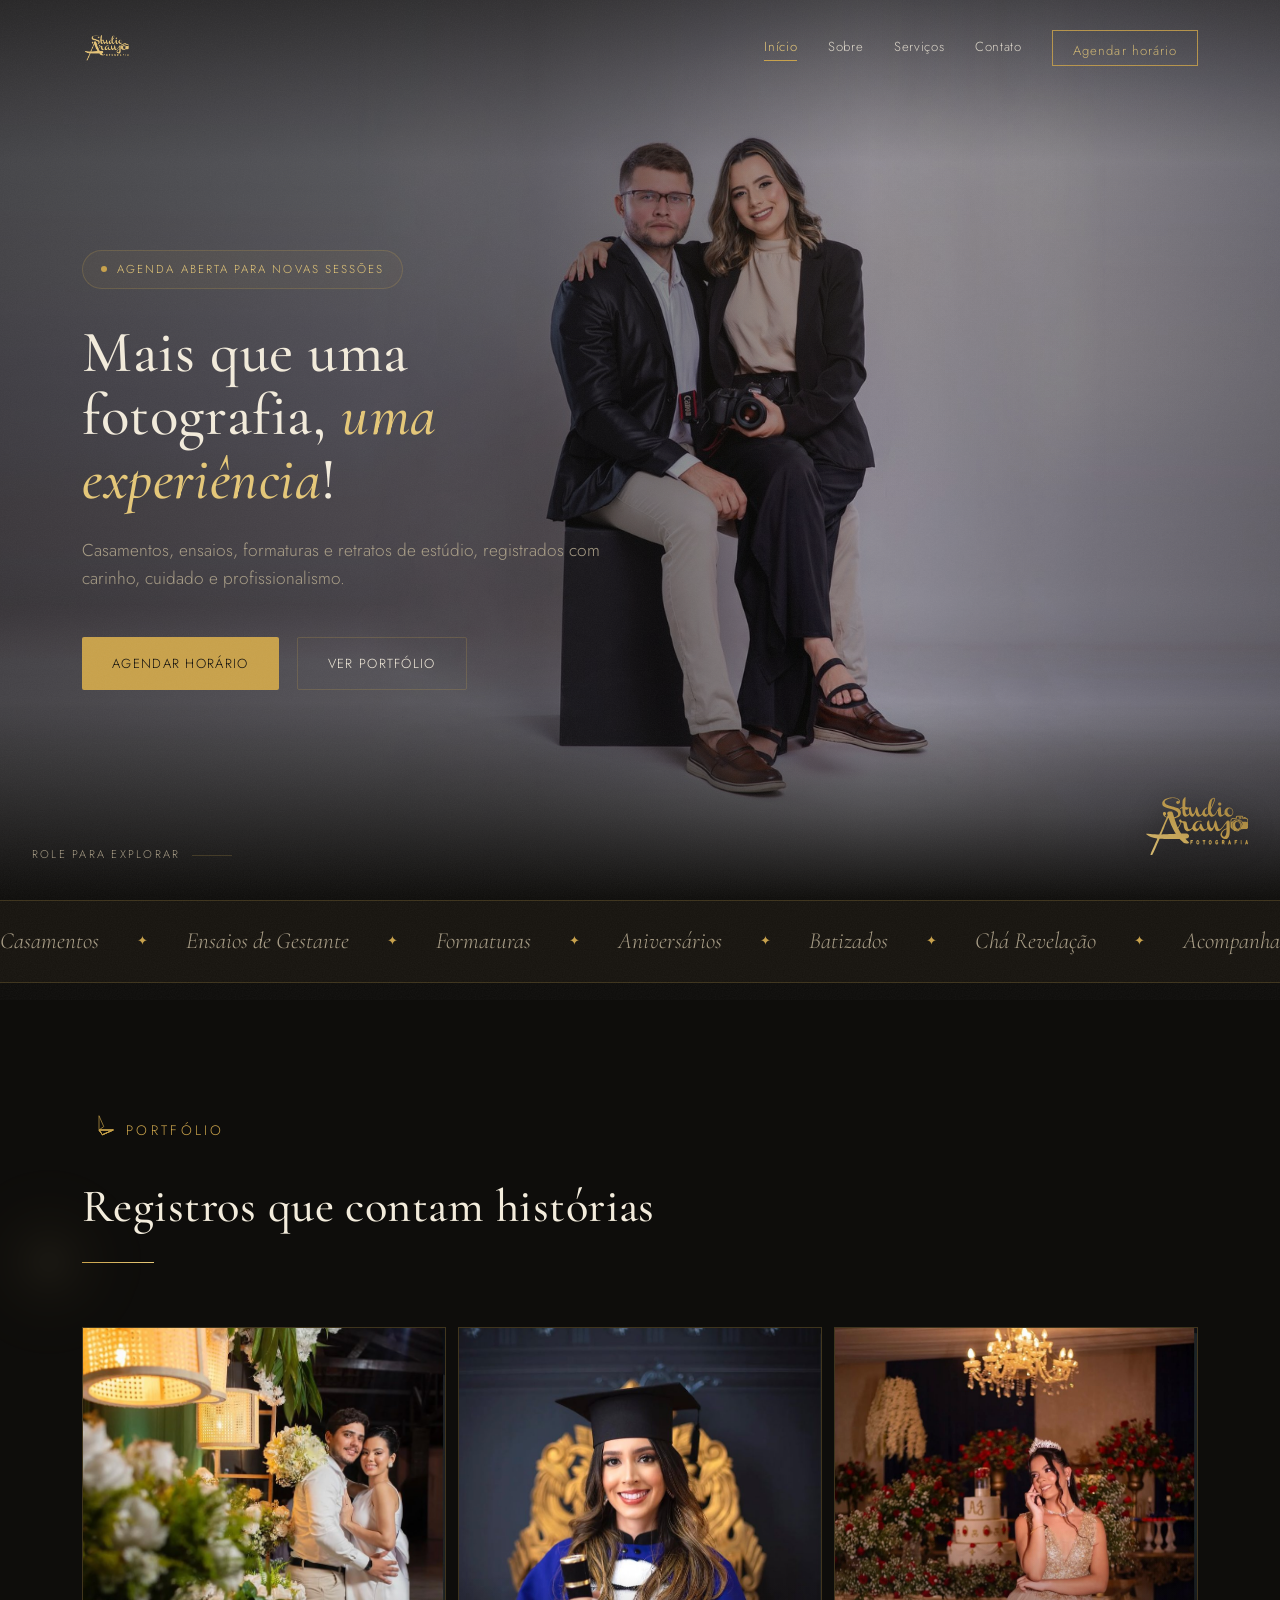
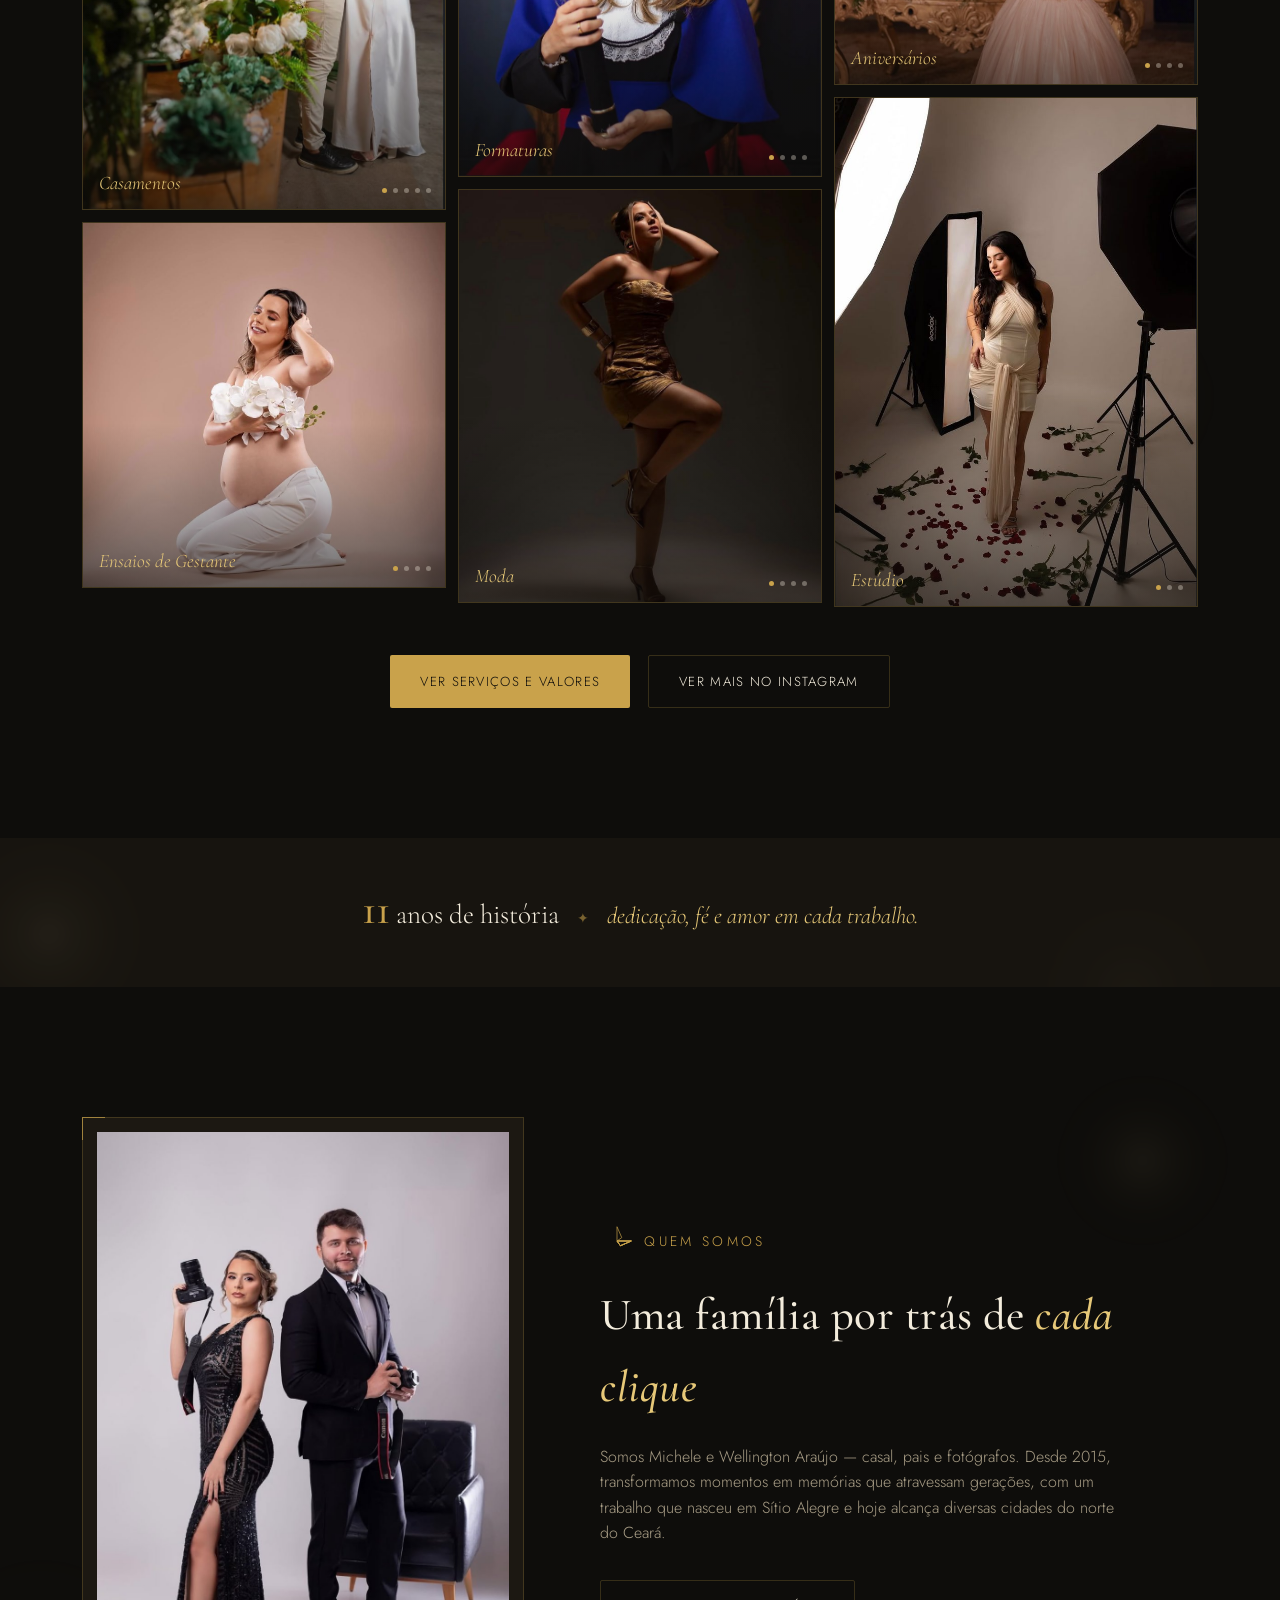
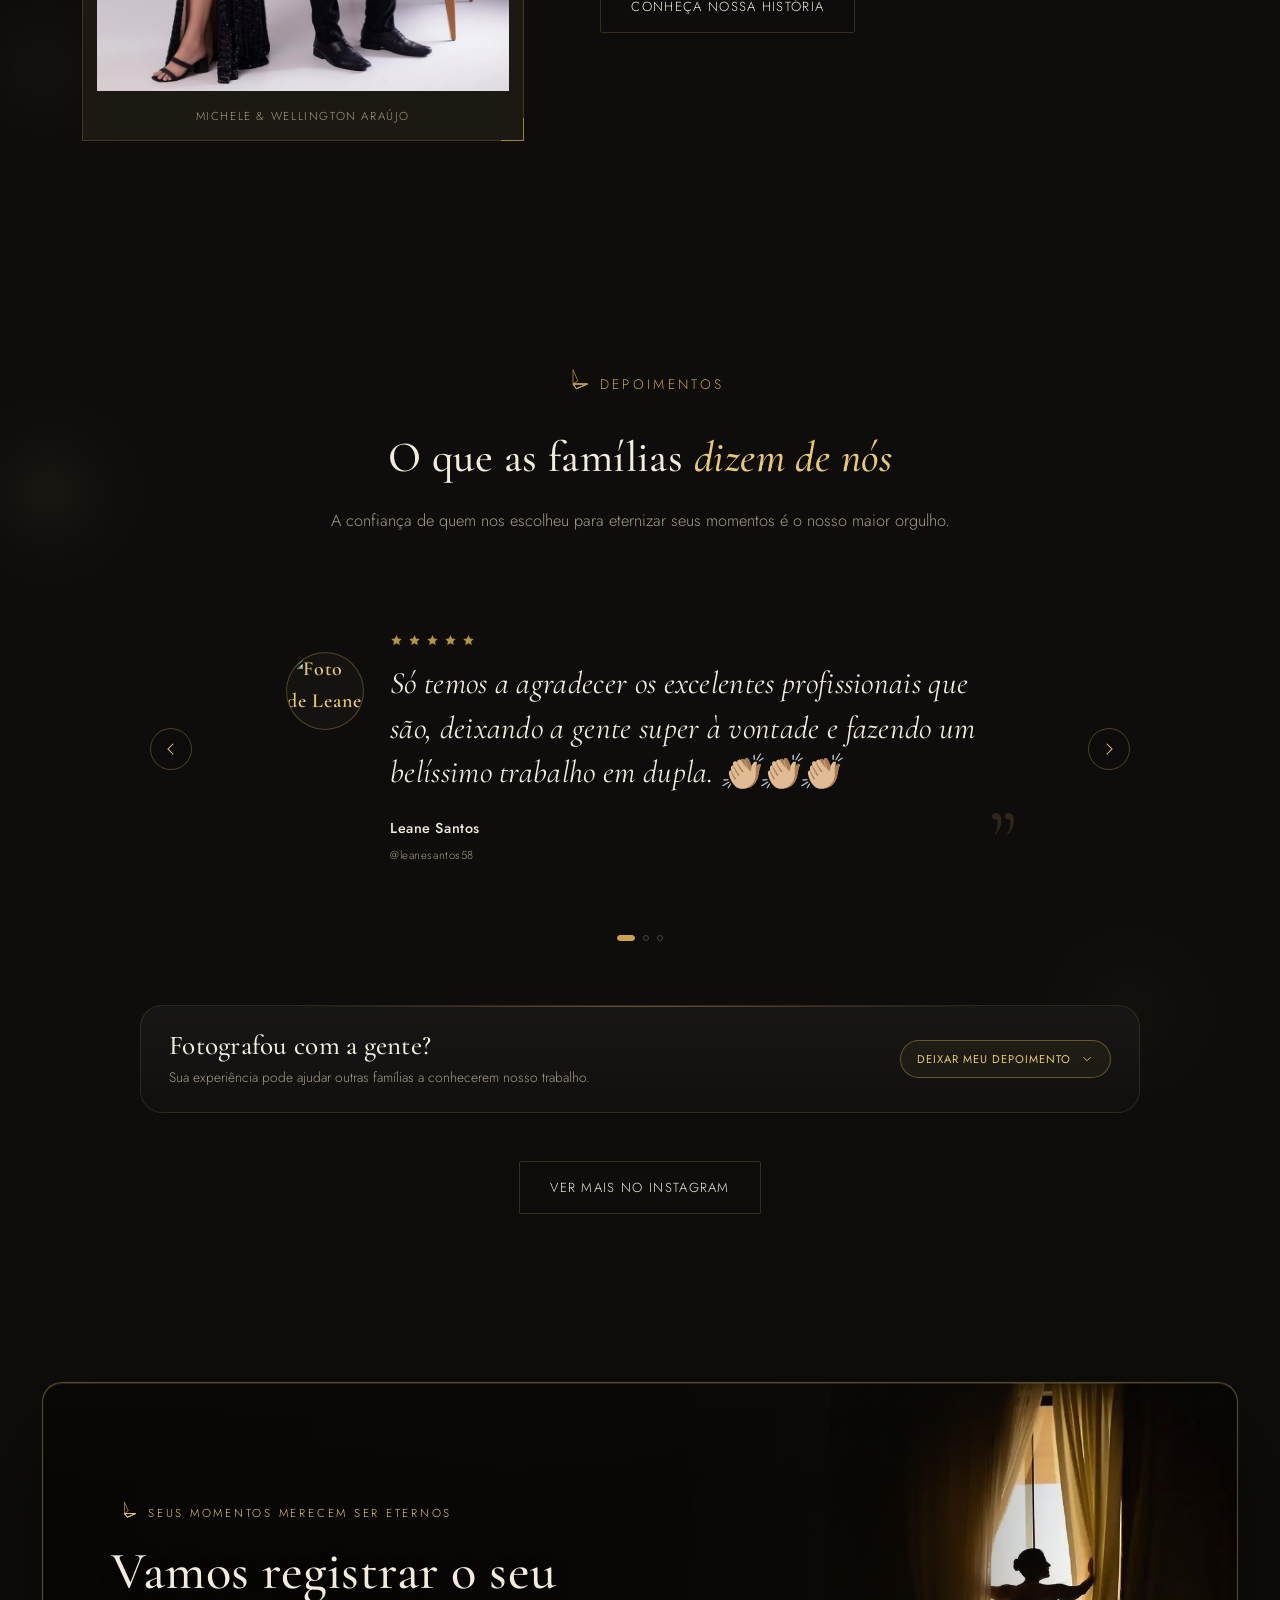
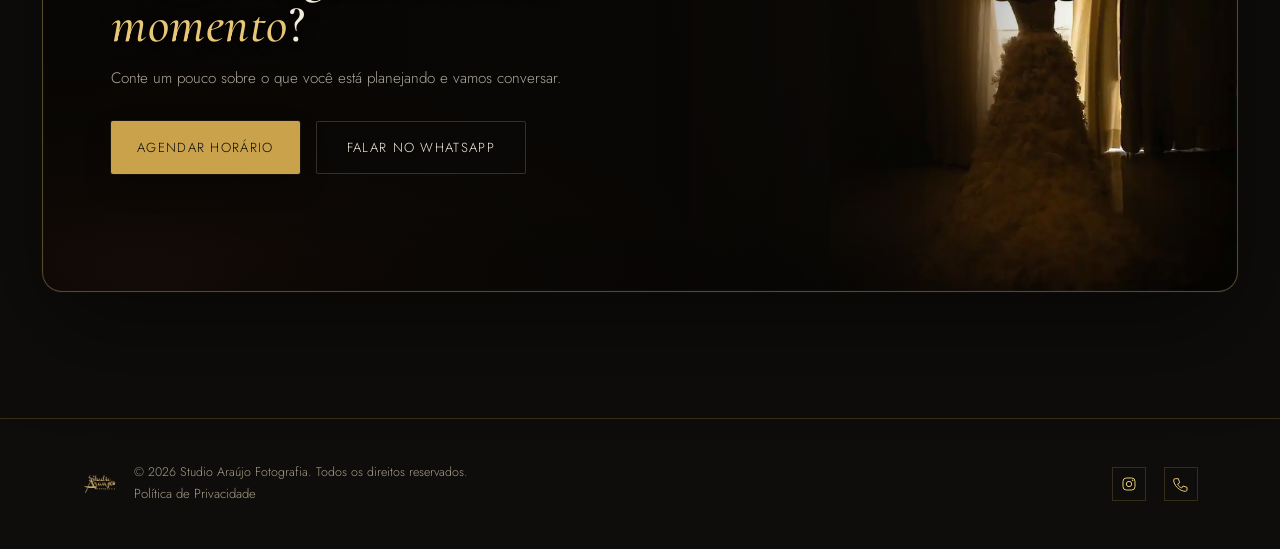
==== commit 35c405a4: "Unify recent works editor and harden Home sync" ====
--- a/index.html
+++ b/index.html
@@ -305,6 +305,9 @@
     </div>
   </section>
 
+  <!-- TRABALHOS RECENTES — conteúdo vem exclusivamente do painel -->
+  <section id="trabalhosRecentes" class="recent-works-section" hidden aria-live="polite"></section>
+
   <!-- 11 ANOS -->
   <section class="alt stats-band">
     <div class="wrap">
@@ -480,7 +483,8 @@
   </button>
 </div>
 
-<script src="script.js"></script>
-<script src="depoimentos.js"></script>
+<script src="script.js?v=20260911-recent-v2"></script>
+<script src="recent-works.js?v=20260911-recent-v2"></script>
+<script src="depoimentos.js?v=20260911-recent-v2"></script>
 </body>
 </html>
--- a/styles.css
+++ b/styles.css
@@ -239,7 +239,7 @@
 .bokeh-dot{
   position:absolute;
   border-radius:50%;
-  background:radial-gradient(circle, rgba(230,200,120,0.55), rgba(201,162,75,0.18) 55%, transparent 72%);
+  background:radial-gradient(circle, rgba(230,200,120,0.38), rgba(201,162,75,0.11) 55%, transparent 74%);
   filter:blur(5px);
   pointer-events:none;
   z-index:1;
@@ -250,8 +250,8 @@
 }
 @keyframes bokehFloat{
   0%{ transform:translateY(30px) scale(0.9); opacity:0; }
-  25%{ opacity:0.55; }
-  75%{ opacity:0.3; }
+  25%{ opacity:0.34; }
+  75%{ opacity:0.18; }
   100%{ transform:translateY(-90px) scale(1.05); opacity:0; }
 }
 
@@ -3228,3 +3228,122 @@
   .legal-doc{ font-size:0.95rem; }
   .legal-doc h2{ font-size:1.35rem; margin-top:34px; }
 }
+
+/* ---------- MOBILE HARDENING 2026-09 ---------- */
+/* Ajustes finais de ergonomia para telas de toque sem alterar o desktop. */
+body.nav-open{
+  overflow:hidden;
+}
+
+@media (max-width:820px){
+  .nav-links{
+    height:100vh;
+    height:100dvh;
+    overflow-y:auto;
+    overscroll-behavior:contain;
+    padding-top:max(40px, env(safe-area-inset-top));
+    padding-bottom:max(40px, env(safe-area-inset-bottom));
+  }
+  .nav-links a{
+    min-height:44px;
+    display:flex;
+    align-items:center;
+  }
+  .burger{
+    width:44px;
+    height:44px;
+    padding:0;
+    align-items:center;
+    justify-content:center;
+    flex-shrink:0;
+  }
+}
+
+@media (max-width:600px){
+  .wrap{
+    padding-left:20px;
+    padding-right:20px;
+  }
+  section{
+    padding-top:80px;
+    padding-bottom:80px;
+  }
+  section.tight{
+    padding-top:64px;
+    padding-bottom:88px;
+  }
+  .cta-band{
+    padding-top:48px;
+    padding-bottom:84px;
+  }
+  .hero{
+    min-height:100svh;
+  }
+  .hero-actions,
+  .cta-actions,
+  .portfolio-cta{
+    gap:12px;
+  }
+  .hero-actions .btn,
+  .cta-actions .btn,
+  .portfolio-cta .btn{
+    min-height:48px;
+    justify-content:center;
+  }
+  .social a{
+    width:44px;
+    height:44px;
+  }
+  .gallery-btn{
+    min-height:44px;
+  }
+  .carousel-nav{
+    width:44px !important;
+    height:44px !important;
+  }
+  .bk-cal{
+    padding:12px;
+  }
+  .bk-cal-nav{
+    width:44px;
+    height:44px;
+  }
+  .bk-dia{
+    height:44px;
+    min-height:44px;
+    font-size:.9rem;
+  }
+}
+
+
+
+/* ---------- TRABALHOS RECENTES · FONTE: PAINEL ---------- */
+.recent-works-section{padding:96px 0;background:linear-gradient(180deg,#11100e 0%,#0e0d0b 100%);border-top:1px solid var(--hairline);border-bottom:1px solid var(--hairline)}
+.recent-works-section[hidden]{display:none!important}
+.recent-works-head{text-align:center;max-width:820px;margin:0 auto 46px}
+.recent-works-eyebrow{display:flex;align-items:center;justify-content:center;gap:18px;color:var(--gold);font-size:.76rem;letter-spacing:.24em;text-transform:uppercase;margin-bottom:20px}
+.recent-works-eyebrow span{width:62px;height:1px;background:linear-gradient(90deg,transparent,var(--gold))}
+.recent-works-eyebrow span:last-child{background:linear-gradient(90deg,var(--gold),transparent)}
+.recent-works-head h2{font-size:clamp(2rem,4vw,3.2rem);line-height:1.12;margin-bottom:14px;color:var(--cream)}
+.recent-works-head h2 em{font-style:italic;color:var(--gold-light)}
+.recent-works-head p{color:var(--muted);max-width:680px;margin:0 auto}
+.recent-works-grid{display:grid;grid-template-columns:repeat(3,minmax(0,1fr));gap:22px}
+.recent-work-card{background:linear-gradient(180deg,#181510,#12110e);border:1px solid rgba(201,162,75,.18);border-radius:16px;overflow:hidden;box-shadow:0 22px 50px rgba(0,0,0,.18);transition:transform .35s ease,border-color .35s ease,box-shadow .35s ease}
+.recent-work-card:hover{transform:translateY(-5px);border-color:rgba(201,162,75,.38);box-shadow:0 28px 60px rgba(0,0,0,.28)}
+.recent-work-photo{display:block;position:relative;width:100%;aspect-ratio:4/4.6;border:0;padding:0;background:#0e0d0b;cursor:pointer;overflow:hidden}
+.recent-work-photo::after{content:'';position:absolute;inset:0;background:linear-gradient(180deg,transparent 56%,rgba(14,13,11,.82) 100%);pointer-events:none}
+.recent-work-photo img{width:100%;height:100%;object-fit:cover;transition:transform .7s cubic-bezier(.16,.84,.44,1)}
+.recent-work-card:hover .recent-work-photo img{transform:scale(1.035)}
+.recent-work-tag{position:absolute;z-index:2;top:16px;left:16px;padding:7px 12px;border-radius:999px;background:rgba(14,13,11,.68);border:1px solid rgba(243,236,220,.22);backdrop-filter:blur(8px);color:var(--cream);font-size:.68rem;letter-spacing:.12em;text-transform:uppercase}
+.recent-work-body{padding:24px 24px 22px}
+.recent-work-body h3{font-size:1.65rem;color:var(--cream);margin-bottom:8px}
+.recent-work-body p{color:var(--muted);font-size:.9rem;line-height:1.6;min-height:58px;white-space:pre-line}
+.recent-work-meta{display:flex;gap:16px;flex-wrap:wrap;margin-top:15px;color:var(--muted);font-size:.75rem}
+.recent-work-meta-item{display:inline-flex;align-items:center;gap:5px}
+.recent-work-link{display:flex;align-items:center;justify-content:space-between;width:100%;margin-top:20px;padding:16px 0 0;border:0;border-top:1px solid rgba(201,162,75,.14);background:none;color:var(--gold-light);font:400 .78rem 'Jost',sans-serif;letter-spacing:.08em;text-transform:uppercase;cursor:pointer}
+.recent-work-link span{font-size:1.2rem;transition:transform .25s ease}
+.recent-work-link:hover span{transform:translateX(4px)}
+.recent-works-cta{display:flex;justify-content:center;margin-top:40px}
+@media(max-width:860px){.recent-works-section{padding:74px 0}.recent-works-grid{grid-template-columns:1fr;max-width:560px;margin:0 auto}.recent-work-photo{aspect-ratio:4/3.7}.recent-work-body p{min-height:0}.recent-works-eyebrow span{width:38px}}
+@media(max-width:520px){.recent-works-head{margin-bottom:34px}.recent-work-body{padding:20px}.recent-work-photo{aspect-ratio:4/4.2}}
+@media(prefers-reduced-motion:reduce){.recent-work-card,.recent-work-photo img,.recent-work-link span{transition:none!important}}
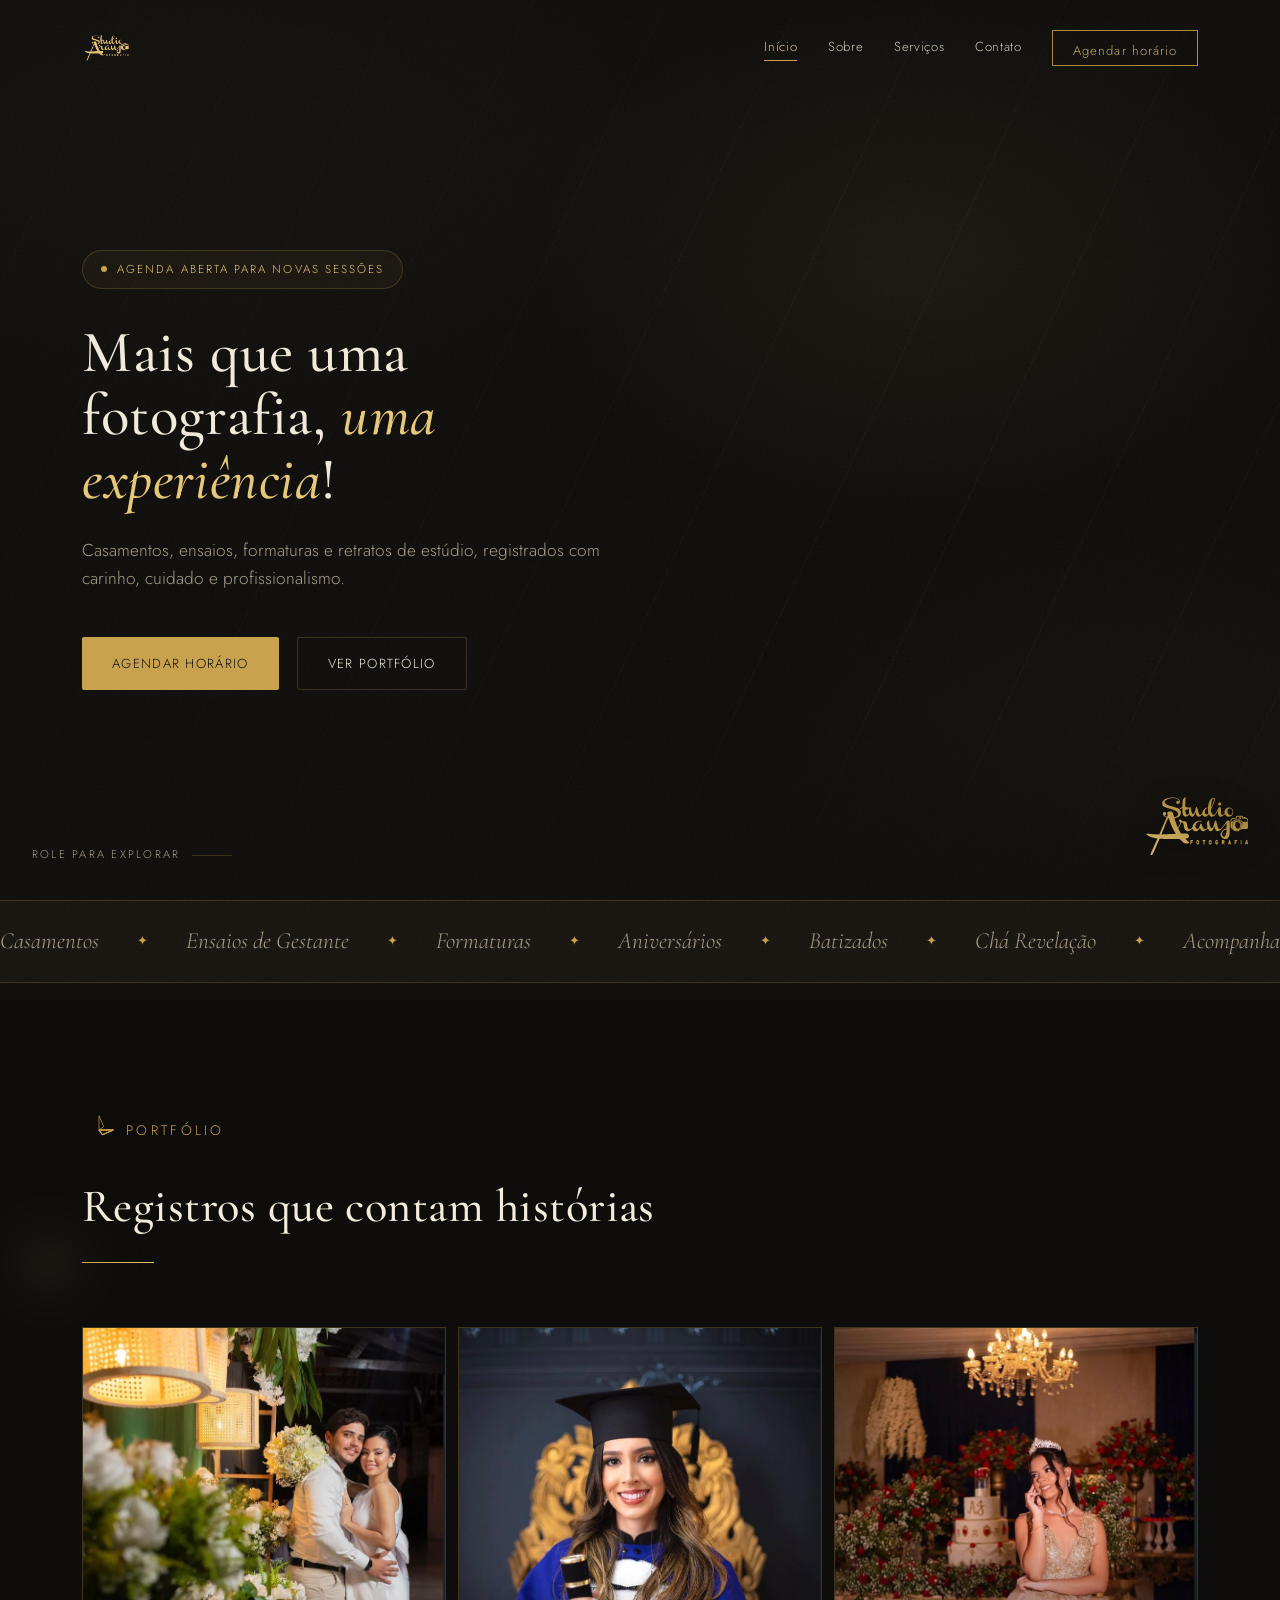
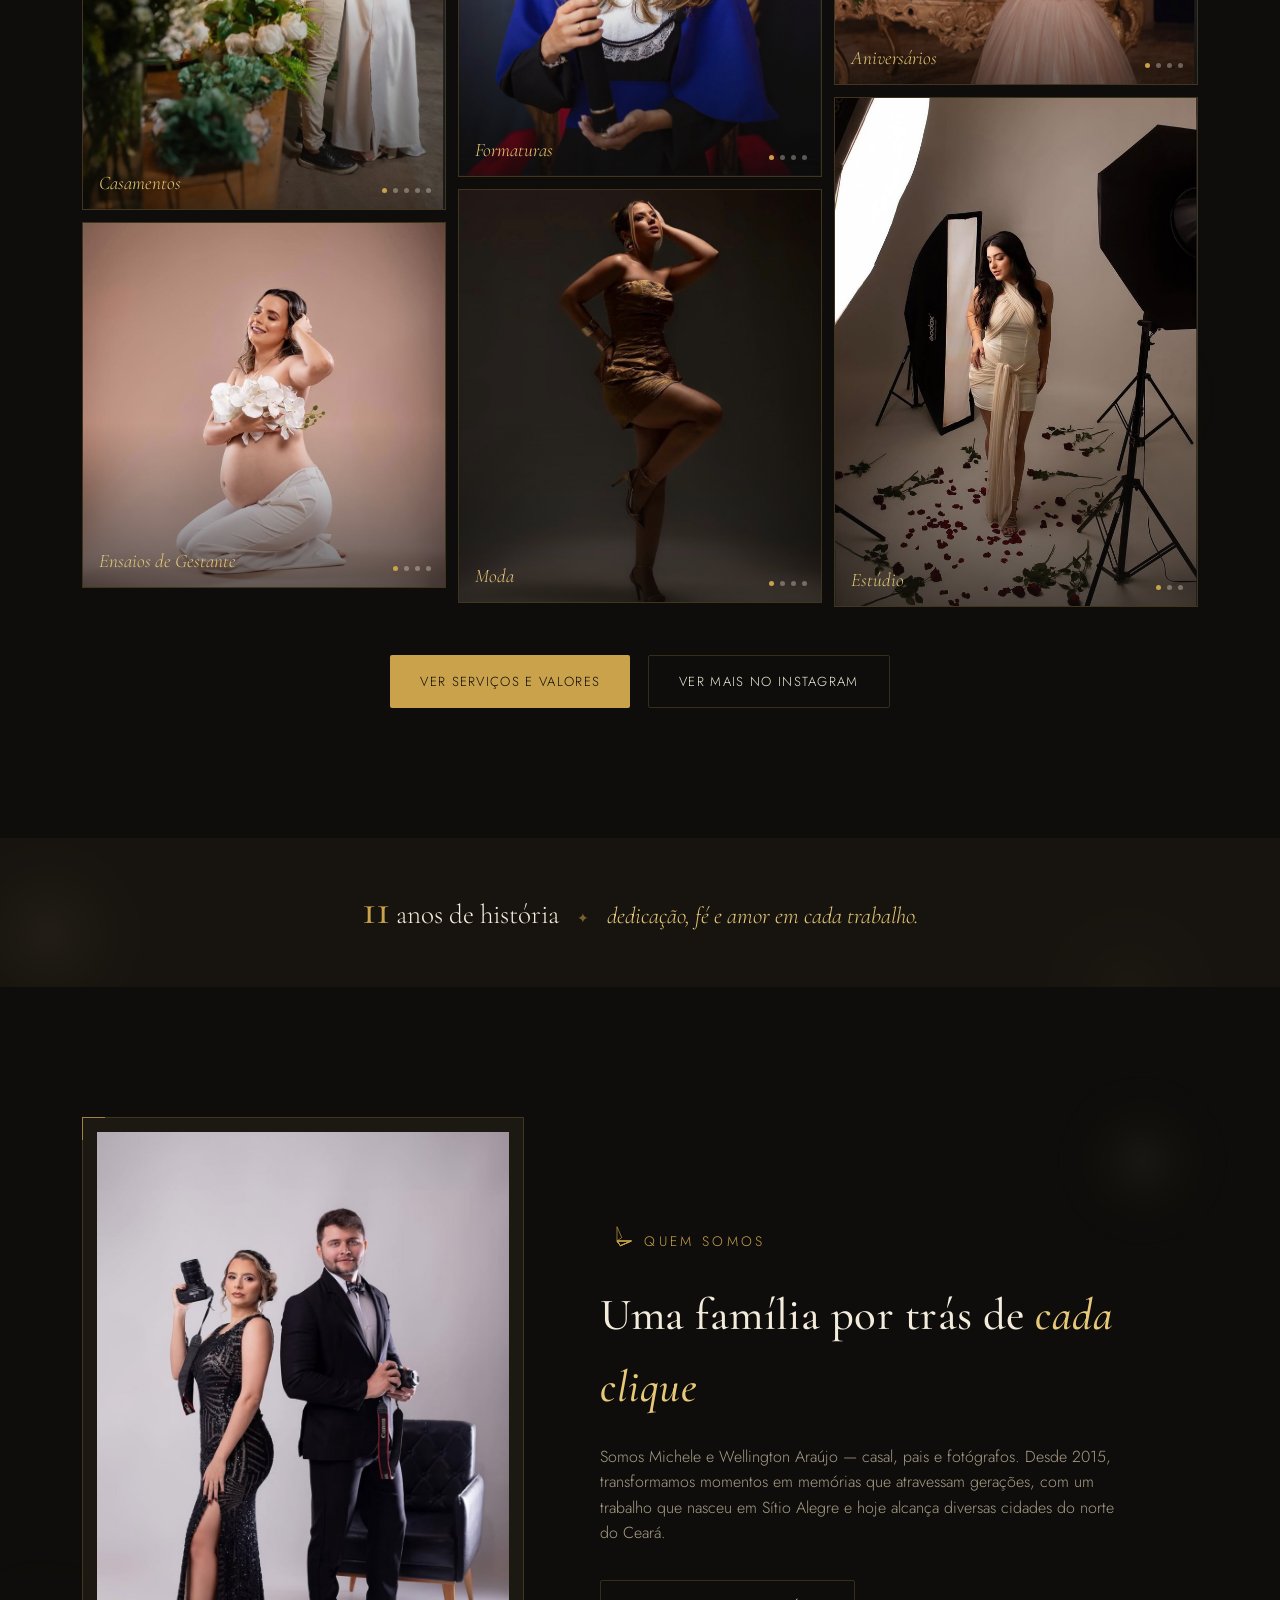
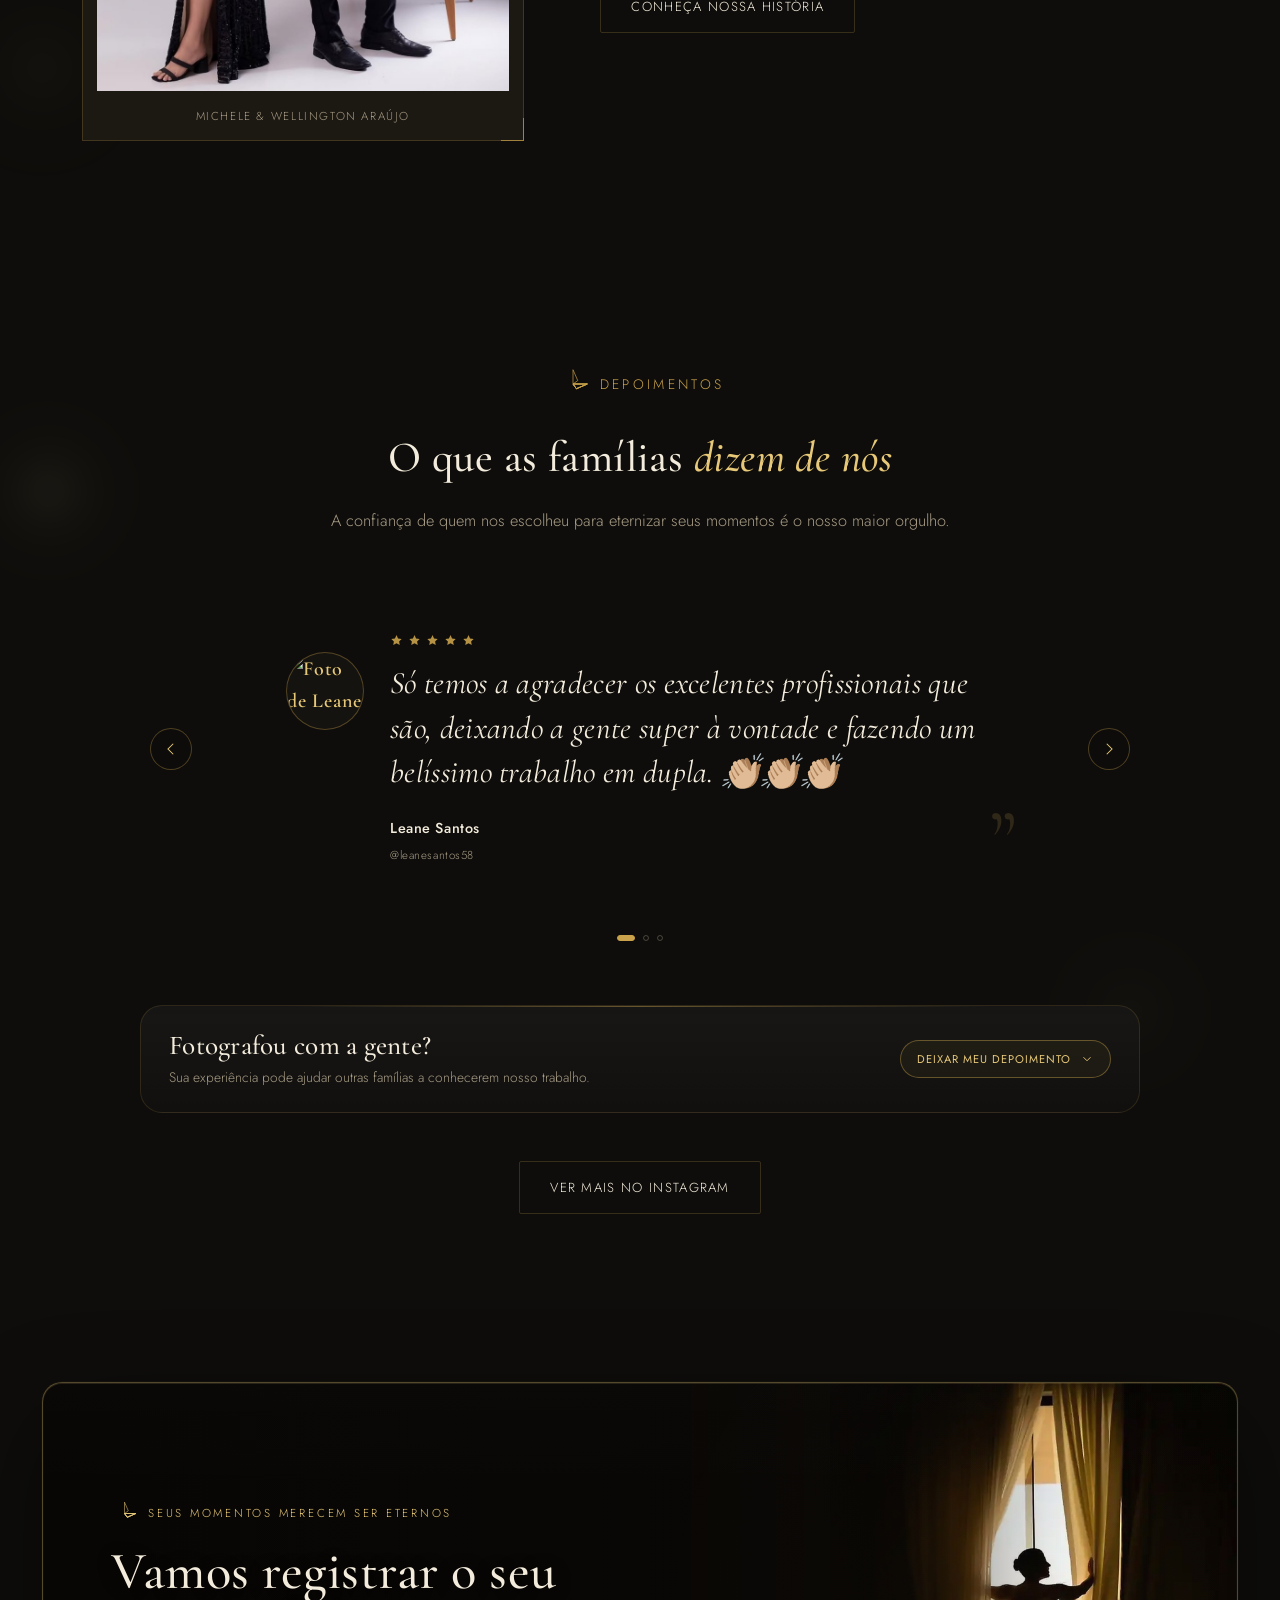
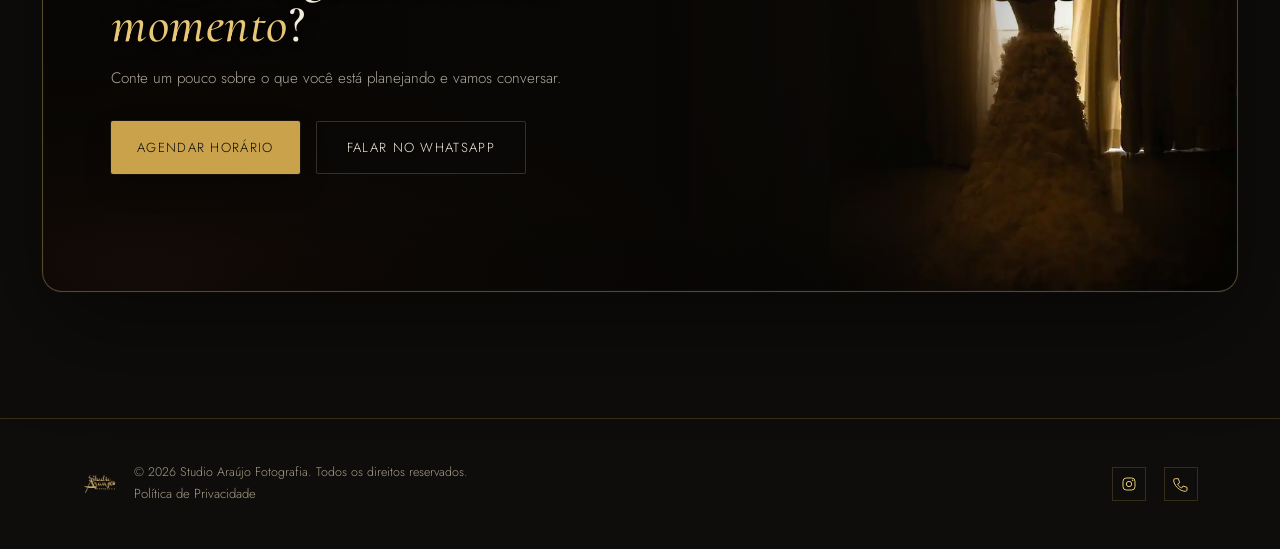
==== commit a54c5c96: "Consolidate site architecture and safeguards" ====
--- a/index.html
+++ b/index.html
@@ -4,7 +4,7 @@
 <meta charset="UTF-8">
 <meta name="viewport" content="width=device-width, initial-scale=1.0">
 <title>Studio Araújo Fotografia | Morrinhos - CE</title>
-<meta name="description" content="Studio Araújo Fotografia — casamentos, ensaios de casal, gestantes, formaturas, aniversários e retratos em Morrinhos, CE.">
+<meta name="description" content="Studio Araújo Fotografia — casamentos, gestantes, formaturas, aniversários e retratos em Morrinhos, CE.">
 <link rel="preconnect" href="https://fonts.googleapis.com">
 <link rel="preconnect" href="https://fonts.gstatic.com" crossorigin>
 <link href="https://fonts.googleapis.com/css2?family=Cormorant+Garamond:ital,wght@0,400;0,500;0,600;1,400;1,500&family=Jost:wght@300;400;500;600&display=swap" rel="stylesheet">
@@ -21,7 +21,7 @@
 <link rel="manifest" href="site.webmanifest">
 <meta property="og:type" content="website">
 <meta property="og:title" content="Studio Araújo Fotografia | Morrinhos - CE">
-<meta property="og:description" content="Studio Araújo Fotografia — casamentos, ensaios de casal, gestantes, formaturas, aniversários e retratos em Morrinhos, CE.">
+<meta property="og:description" content="Studio Araújo Fotografia — casamentos, gestantes, formaturas, aniversários e retratos em Morrinhos, CE.">
 <meta property="og:image" content="https://studioaraujo.com.br/assets/foto-casal.jpg">
 <meta property="og:locale" content="pt_BR">
 <meta name="twitter:card" content="summary_large_image">
@@ -34,7 +34,7 @@
   "@type": "Photographer",
   "name": "Studio Araújo Fotografia",
   "image": "https://studioaraujo.com.br/assets/foto-casal.jpg",
-  "description": "Estúdio de fotografia em Morrinhos, CE — casamentos, ensaios de casal, gestantes, formaturas, aniversários e retratos.",
+  "description": "Estúdio de fotografia em Morrinhos, CE — casamentos, gestantes, formaturas, aniversários e retratos.",
   "address": {
     "@type": "PostalAddress",
     "streetAddress": "R. Raimundo Erivan, Sítio Alegre",
--- a/styles.css
+++ b/styles.css
@@ -717,67 +717,6 @@
   letter-spacing:0.14em;
   text-transform:uppercase;
   color:var(--muted);
-}
-
-/* ---------- SERVIÇOS ---------- */
-.servicos-grid{
-  display:grid;
-  grid-template-columns:repeat(3, 1fr);
-  gap:1px;
-  background:var(--hairline);
-  border:1px solid var(--hairline);
-}
-.servico-card{
-  background:var(--bg);
-  padding:40px 32px;
-  transition:background .35s ease;
-  display:flex;
-  flex-direction:column;
-  align-items:flex-start;
-  position:relative;
-  overflow:hidden;
-}
-/* Spotlight: luz dourada que acompanha o mouse sobre o card */
-.servico-card::after{
-  content:'';
-  position:absolute;
-  inset:0;
-  background:radial-gradient(340px circle at var(--mx, 50%) var(--my, 50%), rgba(201,162,75,0.09), transparent 62%);
-  opacity:0;
-  transition:opacity .45s ease;
-  pointer-events:none;
-}
-.servico-card:hover::after{
-  opacity:1;
-}
-/* Cascata: os cards surgem um a um quando a grade entra em cena */
-.reveal .servico-card{
-  opacity:0;
-  transform:translateY(22px);
-  transition:opacity .85s ease, transform .85s cubic-bezier(.16,.84,.44,1), background .35s ease;
-}
-.reveal.in-view .servico-card{
-  opacity:1;
-  transform:translateY(0);
-}
-.reveal.in-view .servico-card:nth-child(1){ transition-delay:0s, 0s, 0s; }
-.reveal.in-view .servico-card:nth-child(2){ transition-delay:0.07s, 0.07s, 0s; }
-.reveal.in-view .servico-card:nth-child(3){ transition-delay:0.14s, 0.14s, 0s; }
-.reveal.in-view .servico-card:nth-child(4){ transition-delay:0.21s, 0.21s, 0s; }
-.reveal.in-view .servico-card:nth-child(5){ transition-delay:0.28s, 0.28s, 0s; }
-.reveal.in-view .servico-card:nth-child(6){ transition-delay:0.35s, 0.35s, 0s; }
-.reveal.in-view .servico-card:nth-child(7){ transition-delay:0.42s, 0.42s, 0s; }
-.reveal.in-view .servico-card:nth-child(8){ transition-delay:0.49s, 0.49s, 0s; }
-.reveal.in-view .servico-card:nth-child(9){ transition-delay:0.56s, 0.56s, 0s; }
-.reveal.in-view .servico-card:nth-child(10){ transition-delay:0.63s, 0.63s, 0s; }
-.reveal.in-view .servico-card:nth-child(11){ transition-delay:0.7s, 0.7s, 0s; }
-.reveal.in-view .servico-card:nth-child(12){ transition-delay:0.77s, 0.77s, 0s; }
-.reveal.in-view .servico-card:nth-child(13){ transition-delay:0.84s, 0.84s, 0s; }
-.servico-card:hover{ background:var(--bg-card); }
-.servico-card .icon{
-  width:26px; height:26px;
-  margin-bottom:22px;
-  color:var(--gold);
 }
 
 /* ---------- ANIMAÇÃO DE TRAÇADO DOS ÍCONES ---------- */
@@ -937,163 +876,6 @@
   }
 }
 
-/* ---------- MODAL DE PACOTES ---------- */
-.modal-overlay{
-  position:fixed; inset:0;
-  background:rgba(10,9,8,0.82);
-  backdrop-filter:blur(4px);
-  display:flex;
-  align-items:center;
-  justify-content:center;
-  padding:24px;
-  z-index:200;
-  opacity:0;
-  visibility:hidden;
-  transition:opacity .3s ease, visibility .3s ease;
-}
-.modal-overlay.open{
-  opacity:1;
-  visibility:visible;
-}
-.modal-box{
-  background:var(--bg-alt);
-  border:1px solid var(--hairline);
-  border-radius:16px;
-  max-width:520px;
-  width:100%;
-  max-height:85vh;
-  overflow-y:auto;
-  padding:44px 36px;
-  position:relative;
-  transform:translateY(16px);
-  transition:transform .35s cubic-bezier(.16,.84,.44,1);
-}
-.modal-overlay.open .modal-box{
-  transform:translateY(0);
-}
-.modal-close{
-  position:absolute;
-  top:18px; right:18px;
-  width:34px; height:34px;
-  border:1px solid var(--hairline);
-  background:none;
-  color:var(--cream);
-  font-size:1.3rem;
-  line-height:1;
-  cursor:pointer;
-  transition:border-color .3s ease, color .3s ease;
-}
-.modal-close:hover{ border-color:var(--gold); color:var(--gold-light); }
-
-.modal-content .m-eyebrow{
-  font-size:0.72rem;
-  letter-spacing:0.2em;
-  text-transform:uppercase;
-  color:var(--gold);
-  margin-bottom:10px;
-}
-.modal-content h3{
-  font-family:'Cormorant Garamond', serif;
-  font-size:1.7rem;
-  color:var(--cream);
-  margin-bottom:24px;
-  padding-right:20px;
-}
-.package-option{
-  border:1px solid var(--hairline);
-  padding:20px 22px;
-  margin-bottom:16px;
-}
-.package-option .p-head{
-  display:flex;
-  justify-content:space-between;
-  align-items:baseline;
-  margin-bottom:12px;
-  gap:12px;
-}
-.package-option .p-name{
-  font-size:0.78rem;
-  letter-spacing:0.08em;
-  text-transform:uppercase;
-  color:var(--gold-light);
-}
-.package-option .p-price{
-  font-family:'Cormorant Garamond', serif;
-  font-style:italic;
-  font-size:1.4rem;
-  color:var(--cream);
-  white-space:nowrap;
-}
-.package-option ul{
-  list-style:none;
-}
-.package-option ul li{
-  font-size:0.9rem;
-  color:var(--muted);
-  padding-left:16px;
-  position:relative;
-  margin-bottom:6px;
-}
-.package-option ul li::before{
-  content:'—';
-  position:absolute; left:0;
-  color:var(--gold);
-}
-.package-section{
-  border-left:2px solid var(--gold);
-  padding-left:18px;
-  margin-bottom:20px;
-}
-.package-section h4{
-  font-family:'Cormorant Garamond', serif;
-  font-style:italic;
-  font-size:1.1rem;
-  color:var(--gold-light);
-  margin-bottom:8px;
-  font-weight:500;
-}
-.package-section ul{
-  list-style:none;
-}
-.package-section ul li{
-  font-size:0.9rem;
-  color:var(--muted);
-  padding-left:16px;
-  position:relative;
-  margin-bottom:6px;
-}
-.package-section ul li::before{
-  content:'—';
-  position:absolute; left:0;
-  color:var(--gold);
-}
-.modal-meta{
-  margin-top:20px;
-  font-size:0.86rem;
-  color:var(--muted);
-}
-.modal-meta strong{
-  color:var(--cream);
-  font-weight:500;
-}
-.modal-meta p{ margin-bottom:6px; }
-.modal-empty{
-  color:var(--muted);
-  font-size:0.95rem;
-  margin-bottom:8px;
-}
-.modal-content .btn{
-  margin-top:28px;
-  width:100%;
-  justify-content:center;
-}
-@media (max-width:860px){
-  .servicos-grid{ grid-template-columns:1fr 1fr; }
-}
-@media (max-width:560px){
-  .servicos-grid{ grid-template-columns:1fr; }
-}
-
 /* ---------- PORTFOLIO ---------- */
 .portfolio-grid{
   display:grid;
@@ -1308,322 +1090,6 @@
   .teaser-grid{ grid-template-columns:1fr; gap:44px; }
 }
 
-/* ---------- AGENDAMENTO ---------- */
-/* Layout do agendamento: o formulário abre a página, centralizado e com
-   largura confortável de leitura. A apresentação e a câmera foram para o fim
-   da página — antes ficavam à esquerda e, no celular, empurravam o formulário
-   para baixo da dobra. */
-.agenda-painel{
-  max-width:900px;
-  margin:0 auto;
-}
-
-/* Os três dados que tiram dúvida na hora de escolher */
-.agenda-selos{
-  display:flex;
-  flex-wrap:wrap;
-  justify-content:center;
-  gap:10px 34px;
-  max-width:900px;
-  margin:0 auto 34px;
-  padding-bottom:26px;
-  border-bottom:1px solid var(--hairline);
-}
-.agenda-selos span{
-  font-size:0.83rem;
-  letter-spacing:0.02em;
-  color:var(--muted);
-}
-.agenda-selos b{
-  color:var(--gold-light);
-  font-weight:500;
-}
-
-.agenda-rodape{
-  display:grid;
-  grid-template-columns:1fr 1fr;
-  gap:60px;
-  align-items:center;
-  margin-top:80px;
-  padding-top:60px;
-  border-top:1px solid var(--hairline);
-}
-.agenda-rodape-texto h2{
-  font-family:'Cormorant Garamond', serif;
-  font-size:clamp(1.5rem, 3vw, 2.05rem);
-  color:var(--cream);
-  margin-bottom:16px;
-}
-.agenda-rodape-texto p{
-  color:var(--muted);
-  margin-bottom:18px;
-}
-.agenda-rodape-texto .btn{
-  margin-top:8px;
-}
-.agenda-list{
-  list-style:none;
-  margin:28px 0 34px;
-}
-.agenda-list li{
-  display:flex;
-  gap:14px;
-  margin-bottom:14px;
-  font-size:0.92rem;
-  color:var(--cream);
-}
-.agenda-list li::before{
-  content:'—';
-  color:var(--gold);
-}
-/* ---------- ASSISTENTE DE AGENDAMENTO ---------- */
-.booking-panel{
-  position:relative;
-  border:1px solid var(--hairline);
-  border-radius:20px;
-  background:linear-gradient(180deg, var(--bg-alt), var(--bg-card));
-  padding:44px 38px;
-  overflow:hidden;
-}
-.booking-glow{
-  position:absolute;
-  inset:-40%;
-  background:radial-gradient(circle at 85% 0%, rgba(201,162,75,0.12), transparent 55%);
-  pointer-events:none;
-}
-.booking-step{
-  position:relative;
-  margin-bottom:26px;
-}
-.booking-label{
-  display:block;
-  font-size:0.72rem;
-  letter-spacing:0.16em;
-  text-transform:uppercase;
-  color:var(--gold-light);
-  margin-bottom:10px;
-}
-.booking-label em{
-  text-transform:none;
-  letter-spacing:0.04em;
-  color:var(--muted);
-  font-style:italic;
-}
-.booking-select,
-.booking-input{
-  width:100%;
-  background:var(--bg);
-  border:1px solid var(--hairline);
-  border-radius:10px;
-  color:var(--cream);
-  font-family:'Jost', sans-serif;
-  font-weight:300;
-  font-size:0.95rem;
-  padding:13px 16px;
-  outline:none;
-  transition:border-color .3s ease, box-shadow .3s ease;
-  color-scheme:dark;
-}
-.booking-select:focus,
-.booking-input:focus{
-  border-color:var(--gold);
-  box-shadow:0 0 0 3px rgba(201,162,75,0.12);
-}
-.booking-input::placeholder{
-  color:var(--muted);
-  opacity:0.6;
-}
-.booking-hint{
-  font-size:0.8rem;
-  color:var(--muted);
-  margin-top:8px;
-}
-.booking-hint.warn{
-  color:#d98a6a;
-}
-/* Dropdown customizado: sempre abre para baixo */
-.dd{
-  position:relative;
-}
-.dd-toggle{
-  display:flex;
-  justify-content:space-between;
-  align-items:center;
-  gap:12px;
-  text-align:left;
-  cursor:pointer;
-}
-.dd-toggle .placeholder{
-  color:var(--muted);
-  opacity:0.7;
-}
-.dd-toggle .chev{
-  width:15px; height:15px;
-  flex:none;
-  color:var(--gold);
-  transition:transform .3s ease;
-}
-.dd.open .chev{
-  transform:rotate(180deg);
-}
-.dd-list{
-  position:absolute;
-  top:calc(100% + 6px);
-  left:0; right:0;
-  background:var(--bg-alt);
-  border:1px solid var(--hairline);
-  border-radius:10px;
-  list-style:none;
-  max-height:250px;
-  overflow-y:auto;
-  z-index:20;
-  padding:6px;
-  margin:0;
-  opacity:0;
-  visibility:hidden;
-  transform:translateY(-6px);
-  transition:opacity .25s ease, transform .25s ease, visibility .25s ease;
-  box-shadow:0 18px 40px rgba(0,0,0,0.45);
-}
-.dd.open .dd-list{
-  opacity:1;
-  visibility:visible;
-  transform:none;
-}
-.dd-list li{
-  padding:10px 12px;
-  border-radius:7px;
-  font-size:0.92rem;
-  color:var(--cream);
-  cursor:pointer;
-  transition:background .2s ease, color .2s ease;
-}
-.dd-list li:hover,
-.dd-list li:focus{
-  background:rgba(201,162,75,0.12);
-  color:var(--gold-light);
-}
-.dd-list li:focus-visible{
-  outline:2px solid var(--gold-light);
-  outline-offset:-2px;
-}
-/* Valor do serviço escolhido — aparece dentro do passo 1 do agendamento */
-.svc-info{
-  margin-top:14px;
-  padding:15px 16px;
-  border:1px solid var(--hairline);
-  border-radius:10px;
-  background:rgba(201,162,75,0.05);
-  animation:svcIn .3s ease both;
-}
-@keyframes svcIn{
-  from{ opacity:0; transform:translateY(-6px); }
-  to{ opacity:1; transform:none; }
-}
-.svc-single{
-  display:flex;
-  align-items:baseline;
-  justify-content:space-between;
-  gap:14px;
-}
-.svc-single-lbl,
-.svc-choose{
-  font-size:0.72rem;
-  letter-spacing:0.16em;
-  text-transform:uppercase;
-  color:var(--muted);
-}
-.svc-choose{ margin-bottom:10px; }
-.svc-single-val{
-  font-family:'Cormorant Garamond', serif;
-  font-size:1.5rem;
-  line-height:1;
-  color:var(--gold-light);
-}
-.svc-opts{
-  display:grid;
-  gap:8px;
-}
-.svc-opt{
-  display:flex;
-  align-items:center;
-  justify-content:space-between;
-  gap:14px;
-  width:100%;
-  text-align:left;
-  padding:11px 13px;
-  background:var(--bg);
-  border:1px solid var(--hairline);
-  border-radius:8px;
-  color:var(--muted);
-  font-family:'Jost', sans-serif;
-  font-size:0.85rem;
-  cursor:pointer;
-  transition:all .25s ease;
-}
-.svc-opt:hover{
-  border-color:var(--gold);
-  color:var(--cream);
-}
-.svc-opt.selected{
-  border-color:var(--gold);
-  background:rgba(201,162,75,0.12);
-  color:var(--cream);
-}
-.svc-opt .o-name{ line-height:1.35; }
-.svc-opt .o-price{
-  white-space:nowrap;
-  font-size:0.9rem;
-  color:var(--gold-light);
-}
-.svc-opt.selected .o-price{ font-weight:500; }
-.svc-consulta{
-  font-size:0.88rem;
-  color:var(--cream);
-}
-.svc-note{
-  margin-top:10px;
-  font-size:0.76rem;
-  line-height:1.5;
-  color:var(--muted);
-}
-.svc-link{
-  display:inline-block;
-  margin-top:10px;
-  font-size:0.76rem;
-  letter-spacing:0.06em;
-  color:var(--gold);
-  border-bottom:1px solid rgba(201,162,75,0.35);
-  padding-bottom:1px;
-  transition:color .25s ease, border-color .25s ease;
-}
-.svc-link:hover{
-  color:var(--gold-light);
-  border-color:var(--gold-light);
-}
-/* Telas estreitas: nome e preço empilhados para não apertar */
-@media (max-width:420px){
-  .svc-opt{
-    flex-direction:column;
-    align-items:flex-start;
-    gap:5px;
-  }
-}
-@media (prefers-reduced-motion: reduce){
-  .svc-info{ animation:none; }
-}
-
-/* Câmera SVG preenchendo a coluna de texto do agendamento */
-.agenda-logo{
-  margin-top:0;
-  position:relative;
-  display:flex;
-  justify-content:center;
-}
-.agenda-logo .lens{
-  width:min(340px, 82%);
-}
-
 /* ---------- FAIXA DOS 11 ANOS (home) ---------- */
 .stats-band{
   padding:50px 0;
@@ -1733,43 +1199,6 @@
   }
   .booking-panel{ padding:34px 22px; }
   .slot-grid{ grid-template-columns:repeat(3, 1fr); }
-}
-
-/* ---------- CONTATO ---------- */
-.contato-grid{
-  display:grid;
-  grid-template-columns:1fr 1fr;
-  gap:60px;
-}
-.info-line{
-  display:flex;
-  gap:16px;
-  padding:20px 0;
-  border-bottom:1px solid var(--hairline);
-}
-.info-line:first-child{ border-top:1px solid var(--hairline); }
-.info-line .icon{ width:20px; height:20px; color:var(--gold); flex-shrink:0; margin-top:2px; }
-.info-line h4{
-  font-size:0.7rem;
-  letter-spacing:0.14em;
-  text-transform:uppercase;
-  color:var(--muted);
-  margin-bottom:4px;
-  font-weight:400;
-}
-.info-line p, .info-line a{
-  color:var(--cream);
-  font-size:0.98rem;
-}
-.info-line a:hover{ color:var(--gold-light); }
-.map-frame{
-  border:1px solid var(--hairline);
-  min-height:340px;
-  filter:grayscale(1) invert(0.92) contrast(1.05);
-}
-.map-frame iframe{ width:100%; height:100%; min-height:340px; border:0; display:block; }
-@media (max-width:860px){
-  .contato-grid{ grid-template-columns:1fr; }
 }
 
 /* ---------- FOOTER ---------- */
@@ -2690,148 +2119,6 @@
    (.btn é inline-flex, então sem isto o botão continuava aparecendo) */
 [hidden]{ display:none !important; }
 
-/* ---------- AGENDAMENTO EM ETAPAS ---------- */
-.bk-progresso{ position:relative; margin-bottom:30px; }
-.bk-barra{
-  height:2px; background:var(--hairline); border-radius:2px; overflow:hidden;
-}
-.bk-barra i{
-  display:block; height:100%; width:20%;
-  background:linear-gradient(90deg, var(--gold), var(--gold-light));
-  transition:width .5s cubic-bezier(.16,.84,.44,1);
-}
-.bk-passo{
-  margin-top:10px; font-size:0.72rem; letter-spacing:0.14em;
-  text-transform:uppercase; color:var(--muted);
-}
-.bk-passo span:last-child{ color:var(--gold-light); }
-.bk-etapa{ position:relative; animation:bkEntra .45s cubic-bezier(.16,.84,.44,1) both; }
-@keyframes bkEntra{ from{ opacity:0; transform:translateY(10px); } to{ opacity:1; transform:none; } }
-
-/* Etapa 1 — tipo de atendimento */
-.bk-tipos{ display:grid; gap:10px; }
-.bk-tipo{
-  display:flex; align-items:center; gap:14px;
-  width:100%; text-align:left; cursor:pointer;
-  background:var(--bg); border:1px solid var(--hairline); border-radius:12px;
-  padding:16px 18px; color:var(--cream);
-  transition:border-color .3s ease, background .3s ease, transform .3s ease;
-}
-/* Ícone de traço fino, na moldura arredondada — o mesmo desenho das linhas
-   douradas do site. Ganha vida quando o cartão é escolhido. */
-.bk-tipo-icone{
-  flex:0 0 auto;
-  display:grid; place-items:center;
-  width:44px; height:44px;
-  border:1px solid var(--hairline);
-  border-radius:11px;
-  color:var(--gold);
-  background:rgba(201,162,75,0.04);
-  transition:border-color .3s ease, background .3s ease, color .3s ease;
-}
-.bk-tipo-icone svg{ width:26px; height:26px; }
-.bk-tipo-txt{ min-width:0; }
-@media (hover:hover) and (pointer:fine){
-  .bk-tipo:hover .bk-tipo-icone{ border-color:rgba(201,162,75,0.5); }
-}
-.bk-tipo strong{ display:block; font-family:'Cormorant Garamond', serif; font-size:1.15rem; }
-.bk-tipo em{ display:block; margin-top:2px; font-style:normal; font-size:0.82rem; color:var(--muted); }
-/* O :hover só vale em ponteiro fino. Em tela de toque — e em alguns
-   navegadores logo depois do clique — o estado de hover fica grudado no
-   cartão, que parecia selecionado para sempre. */
-@media (hover:hover) and (pointer:fine){
-  .bk-tipo:hover{ border-color:rgba(201,162,75,0.5); background:rgba(201,162,75,0.07); transform:translateX(3px); }
-}
-/* O cartão escolhido não recebe realce próprio: o único indicador visual é o
-   hover. Assim nenhum cartão fica com aparência de "aceso" ao voltar para
-   esta etapa. A escolha continua registrada para leitores de tela pelo
-   aria-checked, e aparece por extenso na etapa seguinte e na revisão. */
-
-/* Etapa 2 — serviços e pacotes */
-.bk-servicos{ display:grid; gap:8px; align-content:start; }
-/* Com duas colunas e número ímpar de sessões, o último cartão ficava sozinho
-   encostado à esquerda. Aqui ele atravessa as duas colunas e se centraliza. */
-@media (min-width:760px){
-  .bk-servicos > .bk-servico:last-child:nth-child(odd){
-    grid-column:1 / -1;
-    width:calc(50% - 4px);
-    justify-self:center;
-  }
-}
-.bk-servico{
-  display:grid; grid-template-columns:1fr auto; gap:2px 14px; align-items:baseline;
-  width:100%; text-align:left; cursor:pointer;
-  background:var(--bg); border:1px solid var(--hairline); border-radius:12px;
-  padding:14px 18px; color:var(--cream);
-  transition:border-color .3s ease, background .3s ease;
-}
-.bk-servico-nome{ font-family:'Cormorant Garamond', serif; font-size:1.08rem; }
-.bk-servico-preco{ grid-row:1; grid-column:2; color:var(--gold-light); font-size:0.86rem; text-align:right; }
-.bk-servico-meta{ grid-column:1 / -1; font-size:0.76rem; color:var(--muted); letter-spacing:0.04em; }
-.bk-servico:hover{ border-color:rgba(201,162,75,0.45); }
-.bk-servico.selecionado{ border-color:var(--gold); background:rgba(201,162,75,0.07); }
-
-.bk-pacote{
-  display:block; width:100%; text-align:left; cursor:pointer; margin-top:8px;
-  background:var(--bg); border:1px solid var(--hairline); border-radius:12px;
-  padding:14px 18px; color:var(--cream);
-  transition:border-color .3s ease, background .3s ease;
-}
-.bk-pacote-topo{ display:flex; justify-content:space-between; gap:14px; align-items:baseline; }
-.bk-pacote-topo span{ font-family:'Cormorant Garamond', serif; font-size:1.05rem; }
-.bk-pacote-topo b{ color:var(--gold-light); font-size:0.86rem; font-weight:500; white-space:nowrap; }
-.bk-pacote ul{ list-style:none; margin:10px 0 0; }
-.bk-pacote li{
-  position:relative; padding-left:16px; margin-bottom:5px;
-  font-size:0.8rem; color:var(--muted); line-height:1.5;
-}
-.bk-pacote li::before{ content:'—'; position:absolute; left:0; color:var(--gold); opacity:0.7; }
-.bk-pacote:hover{ border-color:rgba(201,162,75,0.45); }
-.bk-pacote.selecionado{ border-color:var(--gold); background:rgba(201,162,75,0.07); }
-
-/* Etapa 3 — calendário */
-.bk-cal{ border:1px solid var(--hairline); border-radius:14px; padding:16px; background:var(--bg); }
-.bk-cal-topo{ display:flex; align-items:center; justify-content:space-between; margin-bottom:14px; }
-.bk-cal-topo strong{
-  font-family:'Cormorant Garamond', serif; font-size:1.15rem;
-  color:var(--cream); text-transform:capitalize;
-}
-.bk-cal-nav{
-  width:32px; height:32px; display:grid; place-items:center; cursor:pointer;
-  border:1px solid var(--hairline); border-radius:8px; color:var(--gold);
-  background:transparent; transition:border-color .3s ease, opacity .3s ease;
-}
-.bk-cal-nav svg{ width:16px; height:16px; }
-.bk-cal-nav:hover:not(:disabled){ border-color:var(--gold); }
-.bk-cal-nav:disabled{ opacity:0.25; cursor:default; }
-.bk-cal-sem, .bk-cal-dias{ display:grid; grid-template-columns:repeat(7, 1fr); gap:4px; }
-.bk-cal-sem span{
-  text-align:center; font-size:0.68rem; letter-spacing:0.1em;
-  color:var(--muted); padding-bottom:6px;
-}
-.bk-dia{
-  aspect-ratio:1; display:grid; place-items:center; cursor:pointer;
-  background:transparent; border:1px solid transparent; border-radius:9px;
-  color:var(--cream); font-family:'Jost', sans-serif; font-size:0.88rem;
-  transition:border-color .25s ease, background .25s ease, color .25s ease;
-}
-.bk-dia.vazio{ cursor:default; }
-.bk-dia:not(:disabled){ border-color:rgba(201,162,75,0.28); }
-.bk-dia:not(:disabled):hover{ border-color:var(--gold); background:rgba(201,162,75,0.1); }
-.bk-dia.indisponivel{ color:var(--muted); opacity:0.35; cursor:default; }
-.bk-dia.selecionado{ background:var(--gold); border-color:var(--gold); color:#141109; font-weight:500; }
-.bk-legenda{
-  display:flex; align-items:center; gap:8px; flex-wrap:wrap;
-  margin-top:14px; font-size:0.74rem; color:var(--muted);
-}
-.bk-legenda i{
-  width:11px; height:11px; border-radius:4px; display:inline-block; margin-left:6px;
-}
-.bk-legenda i.livre{ border:1px solid rgba(201,162,75,0.5); }
-.bk-legenda i.cheio{ border:1px solid var(--hairline); opacity:0.4; background:var(--hairline); }
-.bk-legenda i:first-child{ margin-left:0; }
-
-/* Etapa 5 — revisão */
 /* ---------- ETAPA 6 · REVISÃO ----------
    Antes era uma pilha de linhas iguais, todas com o mesmo peso. Agora o que
    foi escolhido e o valor ficam em destaque no topo, data e horário formam um
@@ -2986,140 +2273,6 @@
 }
 .bk-servico:hover .bk-servico-foto,
 .bk-servico.selecionado .bk-servico-foto{ filter:brightness(1) saturate(0.95); }
-
-/* ---------- AGENDAMENTO: AVISO E TELA FINAL ---------- */
-/* Quando a ponte com a Google Agenda não responde, o texto muda de cor para
-   o cliente perceber que aqueles horários não foram conferidos. */
-.booking-hint.aviso{
-  color:#d9a441;
-}
-
-.bk-final{
-  text-align:center;
-  padding:18px 4px 6px;
-  animation:bkFinalEntra .5s ease both;
-}
-@keyframes bkFinalEntra{
-  from{ opacity:0; transform:translateY(12px); }
-  to{ opacity:1; transform:none; }
-}
-.bk-final:focus{ outline:none; }
-.bk-final-icone{
-  color:var(--gold);
-  margin-bottom:18px;
-}
-.bk-final-icone svg{
-  width:58px; height:58px;
-  stroke-linecap:round; stroke-linejoin:round;
-}
-.bk-final h3{
-  font-family:'Cormorant Garamond', serif;
-  font-size:clamp(1.5rem, 3vw, 2rem);
-  color:var(--cream);
-  margin-bottom:12px;
-}
-.bk-final p{
-  color:var(--muted);
-  max-width:44ch;
-  margin:0 auto 26px;
-  line-height:1.65;
-}
-.bk-final strong{ color:var(--cream); }
-.bk-final-acoes{
-  display:flex;
-  gap:14px;
-  justify-content:center;
-  flex-wrap:wrap;
-}
-@media (prefers-reduced-motion: reduce){
-  .bk-final{ animation:none; }
-}
-
-/* ---------- AGENDAMENTO: CARD COMPACTO E DE ALTURA ESTÁVEL ----------
-   Três problemas resolvidos aqui:
-   1. O calendário ocupava o painel inteiro. Com aspect-ratio:1 em .bk-dia e
-      824px de largura útil, cada dia virava um quadrado de 109px e só a grade
-      passava de 670px de altura. Agora a célula tem altura fixa e o calendário
-      tem largura máxima própria.
-   2. O card mudava de tamanho a cada etapa (a de data tinha 74 elementos,
-      a de revisão tinha 4). O .bk-corpo fixa a altura do miolo, então a
-      moldura, a barra de progresso e os botões não pulam mais.
-   3. Nas etapas de lista, duas colunas encurtam a altura pela metade. */
-
-.booking-panel{
-  /* Você pediu para encostar o painel no conteúdo. O vertical é o que manda
-     na ALTURA, então caiu bastante; o horizontal caiu menos, para o texto
-     não encostar na moldura.
-     ↩ Para voltar ao anterior: padding:44px 38px; */
-  padding:18px 28px;
-  border-radius:20px;
-}
-@media (max-width:820px){
-  /* Precisa vir DEPOIS da regra acima: a versão original ficava numa media
-     query mais cedo no arquivo e era anulada por ela — no celular o painel
-     continuava com o espaçamento do desktop. */
-  .booking-panel{ padding:14px 16px; }
-}
-
-/* O miolo acompanha o conteúdo de cada etapa: sem altura mínima não sobra
-   área vazia embaixo dos cartões. O flex serve só para a confirmação final
-   poder ocupar e centralizar o espaço. */
-/* display:block de propósito. Enquanto isto era um flex column com
-   .bk-etapa em flex:1 1 auto, qualquer altura no container (inclusive a
-   inline que a animação usa) ESTICAVA a etapa e abria uma faixa vazia
-   embaixo do conteúdo. Em bloco, o miolo nunca fica maior que o conteúdo. */
-.bk-corpo{
-  display:block;
-  transition:height .4s cubic-bezier(.22,.61,.36,1);
-}
-@media (prefers-reduced-motion: reduce){
-  .bk-corpo{ transition:none; }
-}
-/* a confirmação já é centralizada pelo text-align do próprio .bk-final */
-.bk-corpo > .bk-final{ padding:8px 0 0; }
-
-/* ---- calendário compacto ---- */
-.bk-cal{
-  max-width:330px;
-  padding:14px;
-  border-radius:12px;
-}
-.bk-dia{
-  aspect-ratio:auto;
-  height:34px;
-  font-size:0.82rem;
-  border-radius:8px;
-}
-.bk-cal-dias{ gap:3px; }
-.bk-cal-sem span{ font-size:0.68rem; }
-
-/* ---- etapa de data: calendário e horários lado a lado ---- */
-@media (min-width:760px){
-  .bk-etapa[data-etapa="4"]:not([hidden]){
-    display:grid;
-    grid-template-columns:330px 1fr;
-    gap:30px;
-    align-items:start;
-  }
-  .bk-etapa[data-etapa="4"] > .booking-label,
-  .bk-etapa[data-etapa="4"] > #bkCombinarHint{
-    grid-column:1 / -1;
-  }
-  #bkHorarioBloco > .booking-label{
-    margin-top:0 !important;
-  }
-  .slot-grid{ grid-template-columns:repeat(3, 1fr); }
-
-  /* Só a lista de serviços vai a duas colunas — são 8 itens. Os 4 tipos de
-     atendimento ficam melhor empilhados, um por linha. */
-  .bk-servicos{
-    grid-template-columns:repeat(2, 1fr);
-  }
-}
-
-@media (max-width:759px){
-  .bk-cal{ max-width:none; }
-}
 
 /* ---------- PÁGINAS LEGAIS (Política de Privacidade) ---------- */
 /* Hero sem foto: só a luz dourada de fundo que o .page-hero já traz. */
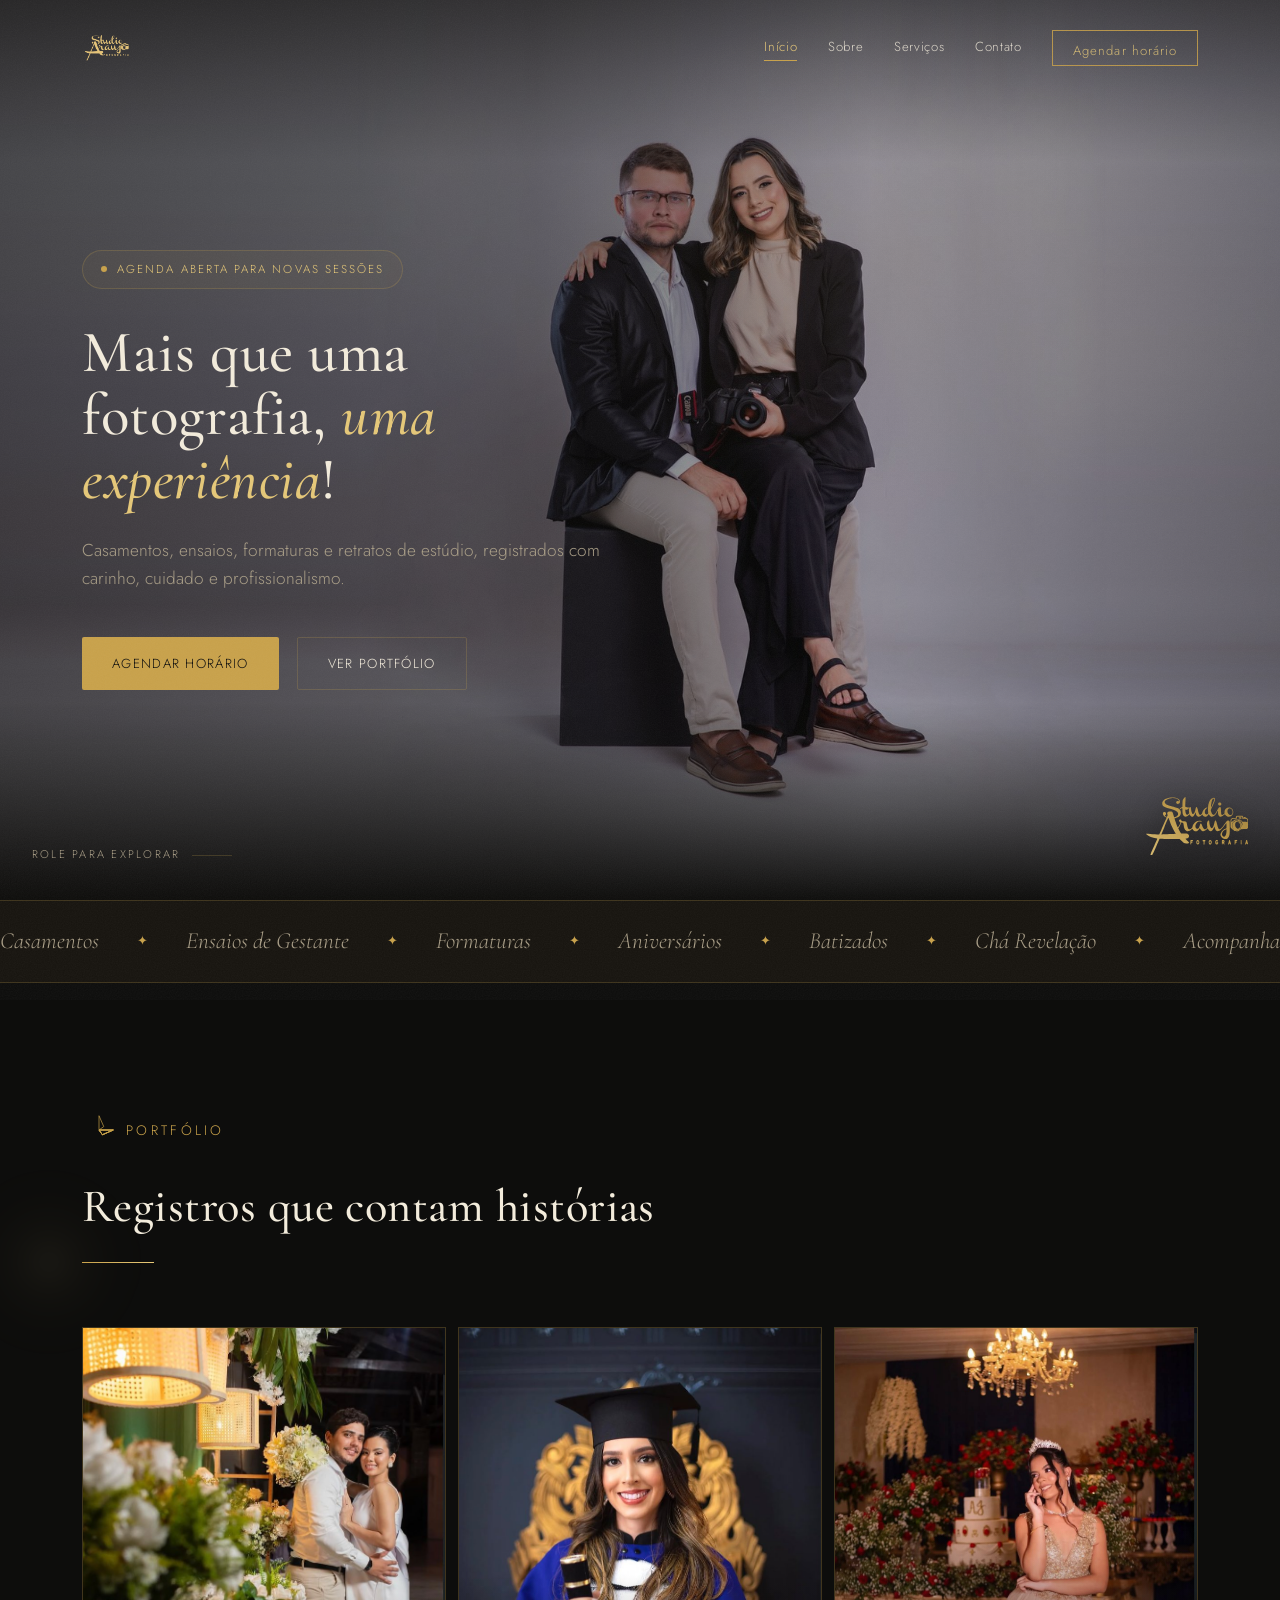
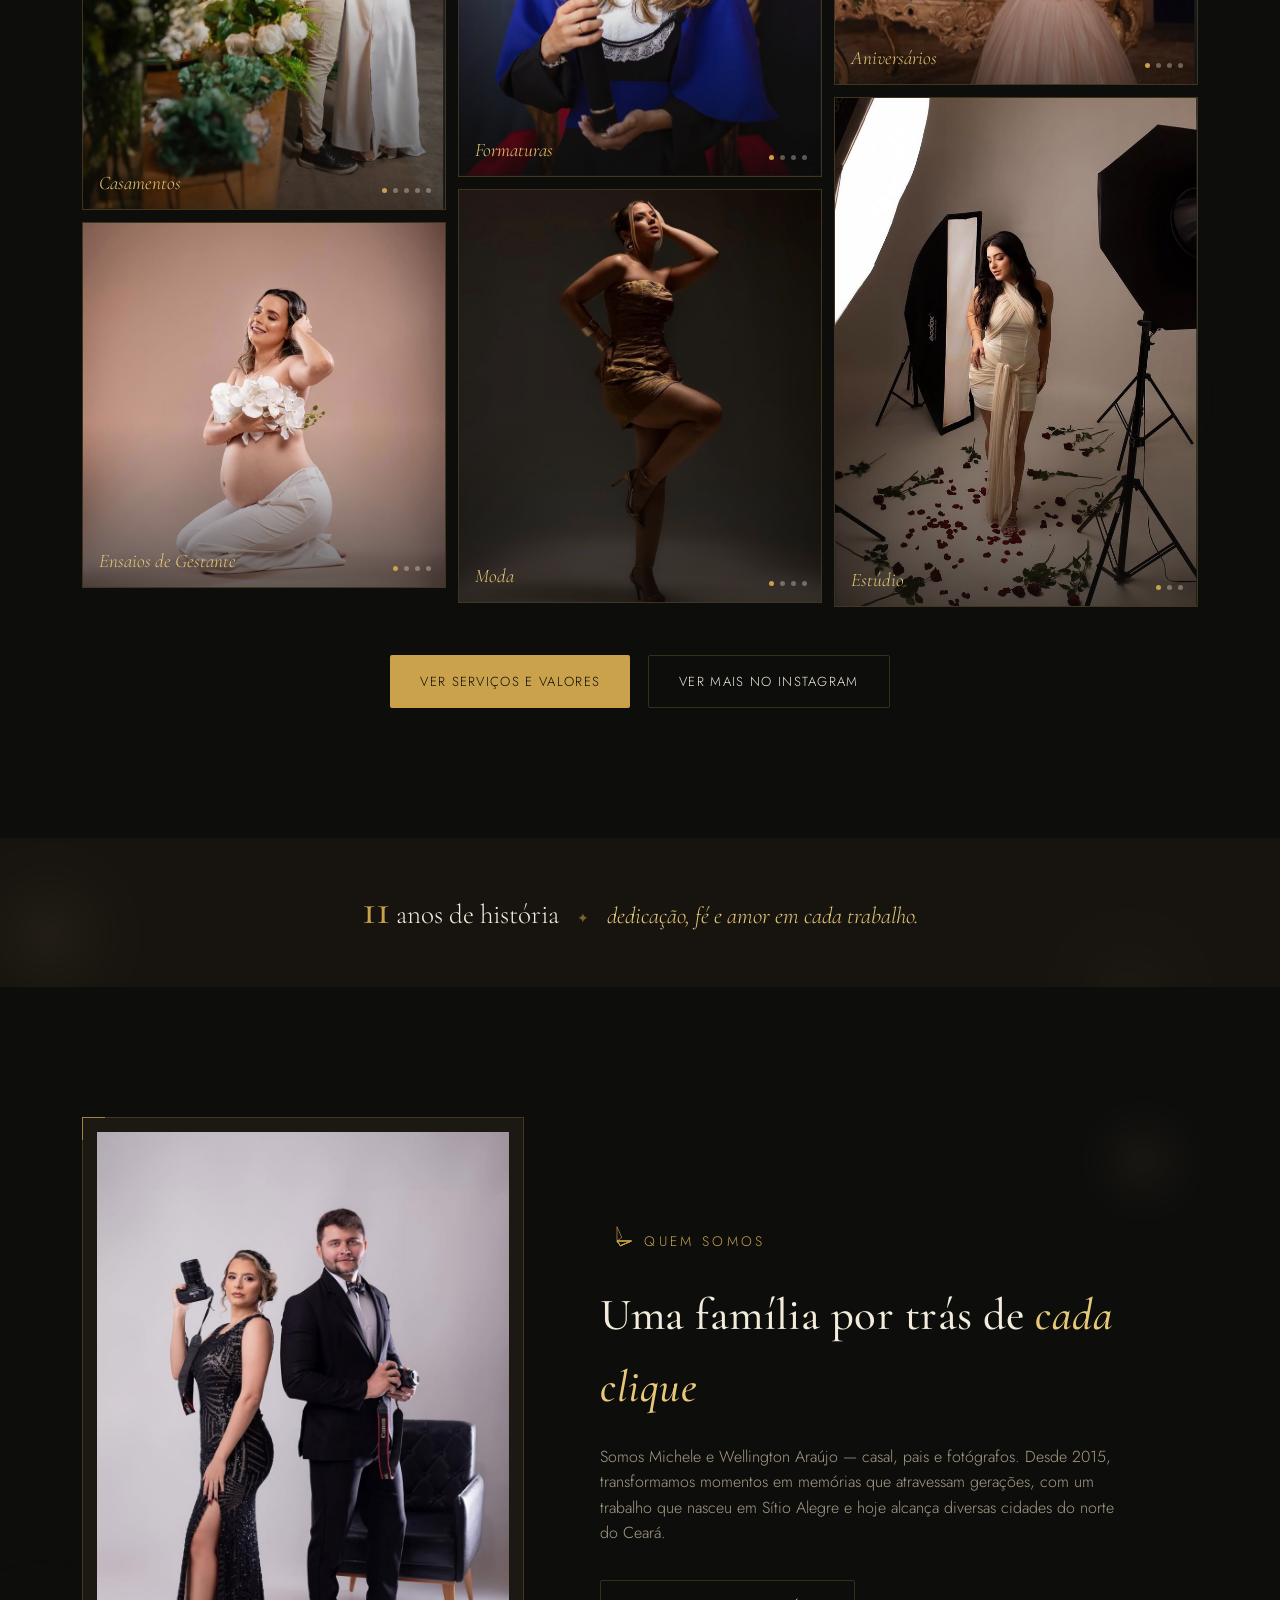
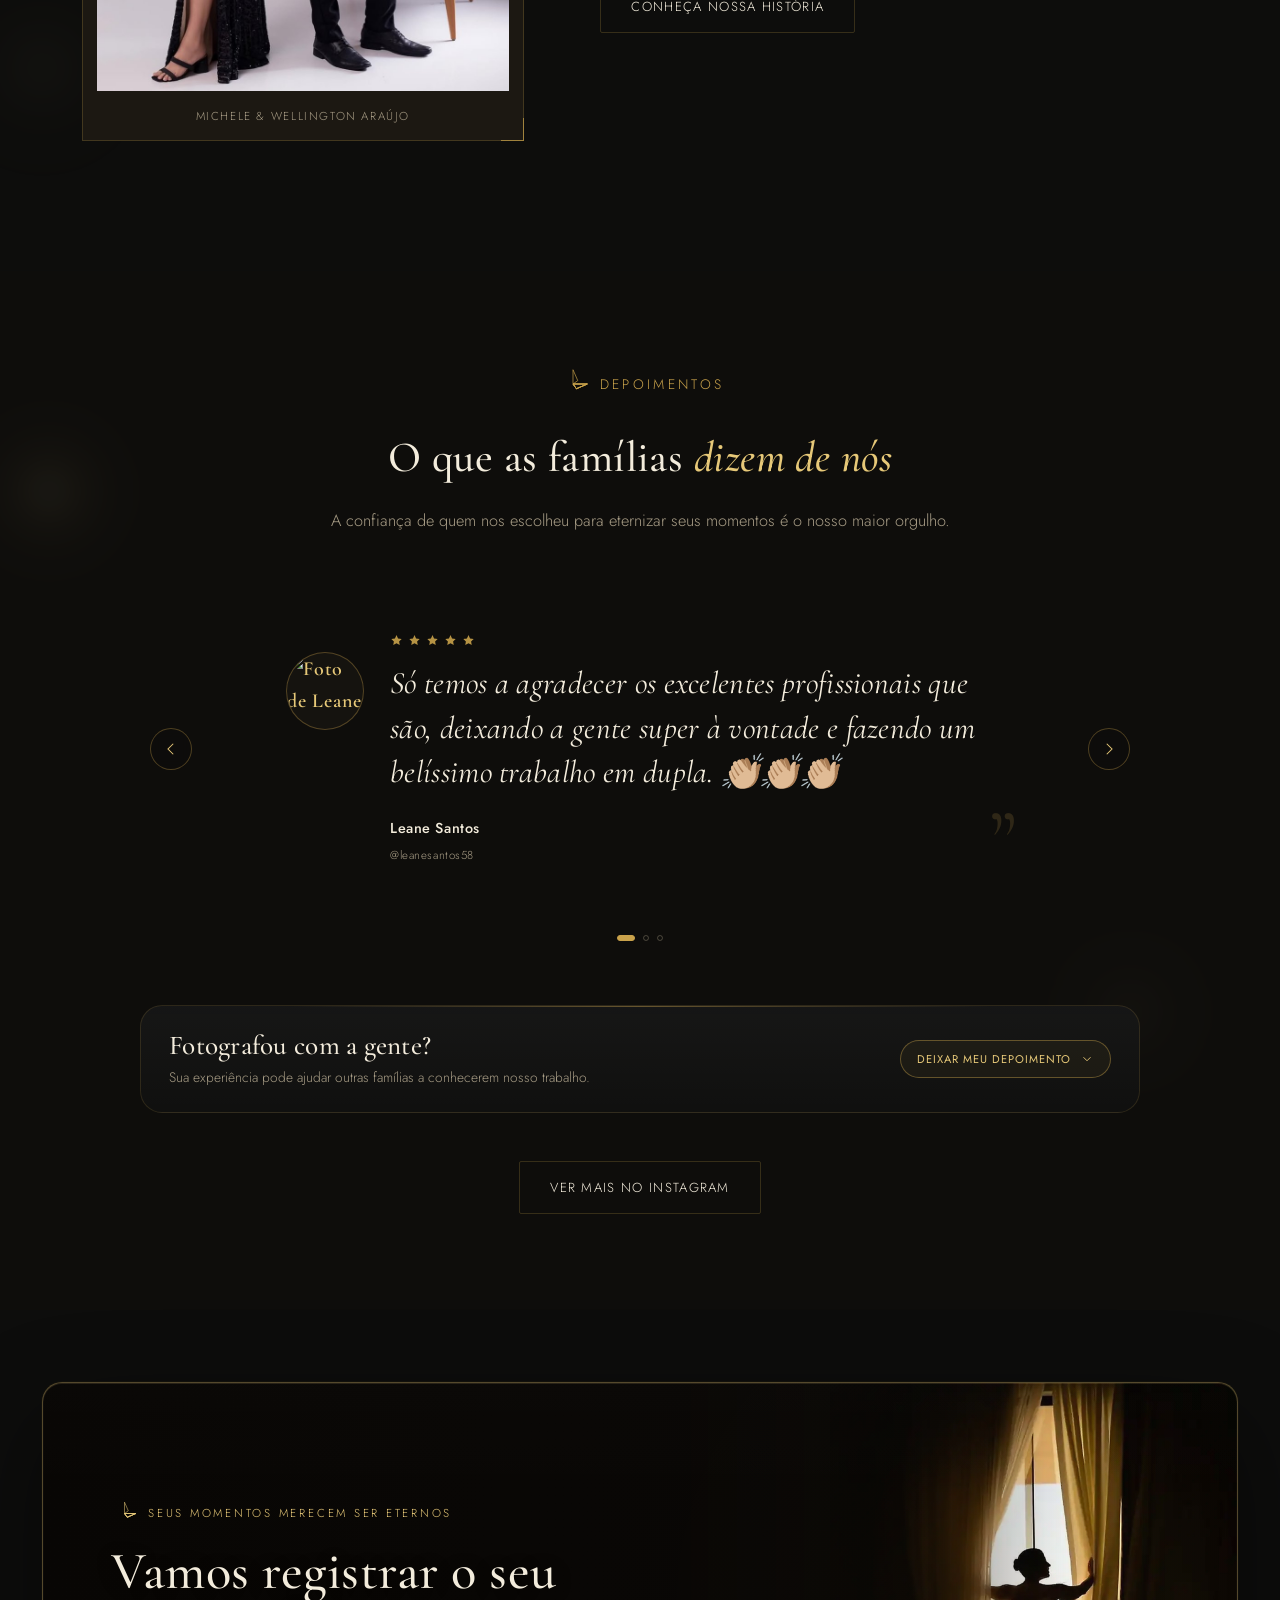
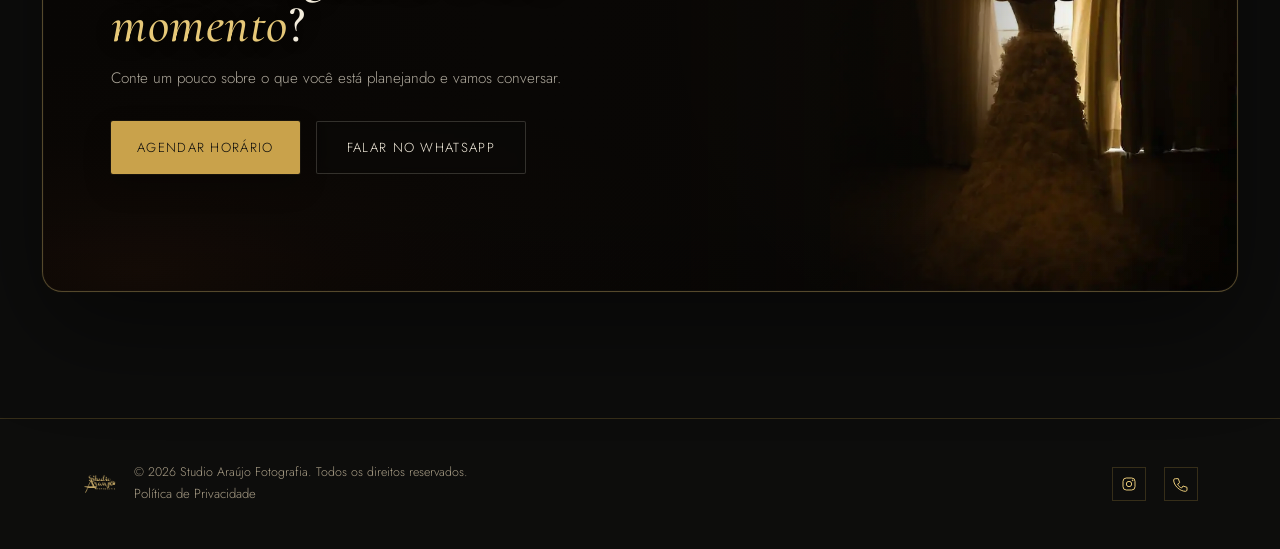
==== commit df62a595: "Refine testimonials CTA and booking on mobile" ====
--- a/index.html
+++ b/index.html
@@ -379,6 +379,10 @@
             <svg viewBox="0 0 24 24" fill="none" stroke="currentColor" stroke-width="1.4"><path d="M9 5l7 7-7 7"/></svg>
           </button>
         </div>
+        <div class="testi-swipe-hint" id="testiSwipeHint" aria-hidden="true">
+          <span class="testi-swipe-mark" aria-hidden="true">↔</span>
+          <span>Deslize para ver mais</span>
+        </div>
         <div class="carousel-dots" id="testiDots"></div>
       </div>
 
--- a/styles.css
+++ b/styles.css
@@ -1,5 +1,5 @@
 :root{
-  --bg: #0e0d0b;
+  --bg: #0d0d0c;
   --bg-alt: #17140f;
   --bg-card: #1c1812;
   --gold: #c9a24b;
@@ -120,7 +120,7 @@
   border-bottom:1px solid transparent;
 }
 header.scrolled{
-  background:rgba(14,13,11,0.92);
+  background:rgba(13,13,12,0.92);
   backdrop-filter:blur(10px);
   padding:14px 0;
   border-bottom:1px solid var(--hairline);
@@ -2500,3 +2500,73 @@
 @media(max-width:860px){.recent-works-section{padding:74px 0}.recent-works-grid{grid-template-columns:1fr;max-width:560px;margin:0 auto}.recent-work-photo{aspect-ratio:4/3.7}.recent-work-body p{min-height:0}.recent-works-eyebrow span{width:38px}}
 @media(max-width:520px){.recent-works-head{margin-bottom:34px}.recent-work-body{padding:20px}.recent-work-photo{aspect-ratio:4/4.2}}
 @media(prefers-reduced-motion:reduce){.recent-work-card,.recent-work-photo img,.recent-work-link span{transition:none!important}}
+
+
+/* ---------- MOBILE POLISH 2026-09 ---------- */
+@media (max-width:860px){
+  /* Depoimentos: no toque a navegação é feita por gesto, sem controles sobre o card. */
+  .testi-carousel .carousel-nav{
+    display:none !important;
+  }
+  .testi-carousel .carousel-track{
+    touch-action:pan-y;
+    -webkit-user-select:none;
+    user-select:none;
+  }
+  .testi-carousel .carousel-wrapper{
+    touch-action:pan-y;
+  }
+}
+
+@media (max-width:820px){
+  /* Sobre: mantém a família no eixo central da foto em qualquer largura mobile. */
+  .hero-sobre .hero-photo img{
+    object-position:50% center !important;
+  }
+}
+@media (max-width:380px){
+  .hero-sobre .hero-photo img{
+    object-position:50% center !important;
+  }
+}
+
+
+/* ---------- DEPOIMENTOS MOBILE · DICA DE SWIPE ---------- */
+.testi-swipe-hint{display:none;}
+@media (max-width:860px){
+  .testi-swipe-hint{
+    display:flex;
+    align-items:center;
+    justify-content:center;
+    gap:7px;
+    min-height:20px;
+    margin:13px auto 0;
+    color:rgba(243,236,220,.48);
+    font-size:.64rem;
+    font-weight:400;
+    letter-spacing:.08em;
+    text-transform:uppercase;
+    transition:opacity .35s ease, transform .35s ease;
+  }
+  .testi-swipe-hint[hidden]{display:none!important;}
+  .testi-swipe-hint.used{
+    opacity:0;
+    transform:translateY(-2px);
+    pointer-events:none;
+  }
+  .testi-swipe-mark{
+    display:inline-block;
+    color:rgba(230,200,120,.64);
+    font-size:.9rem;
+    line-height:1;
+    animation:testiSwipeNudge 1.8s ease-in-out 2;
+  }
+  @keyframes testiSwipeNudge{
+    0%,100%{transform:translateX(0)}
+    35%{transform:translateX(-3px)}
+    70%{transform:translateX(3px)}
+  }
+}
+@media (prefers-reduced-motion:reduce){
+  .testi-swipe-mark{animation:none!important;}
+}
